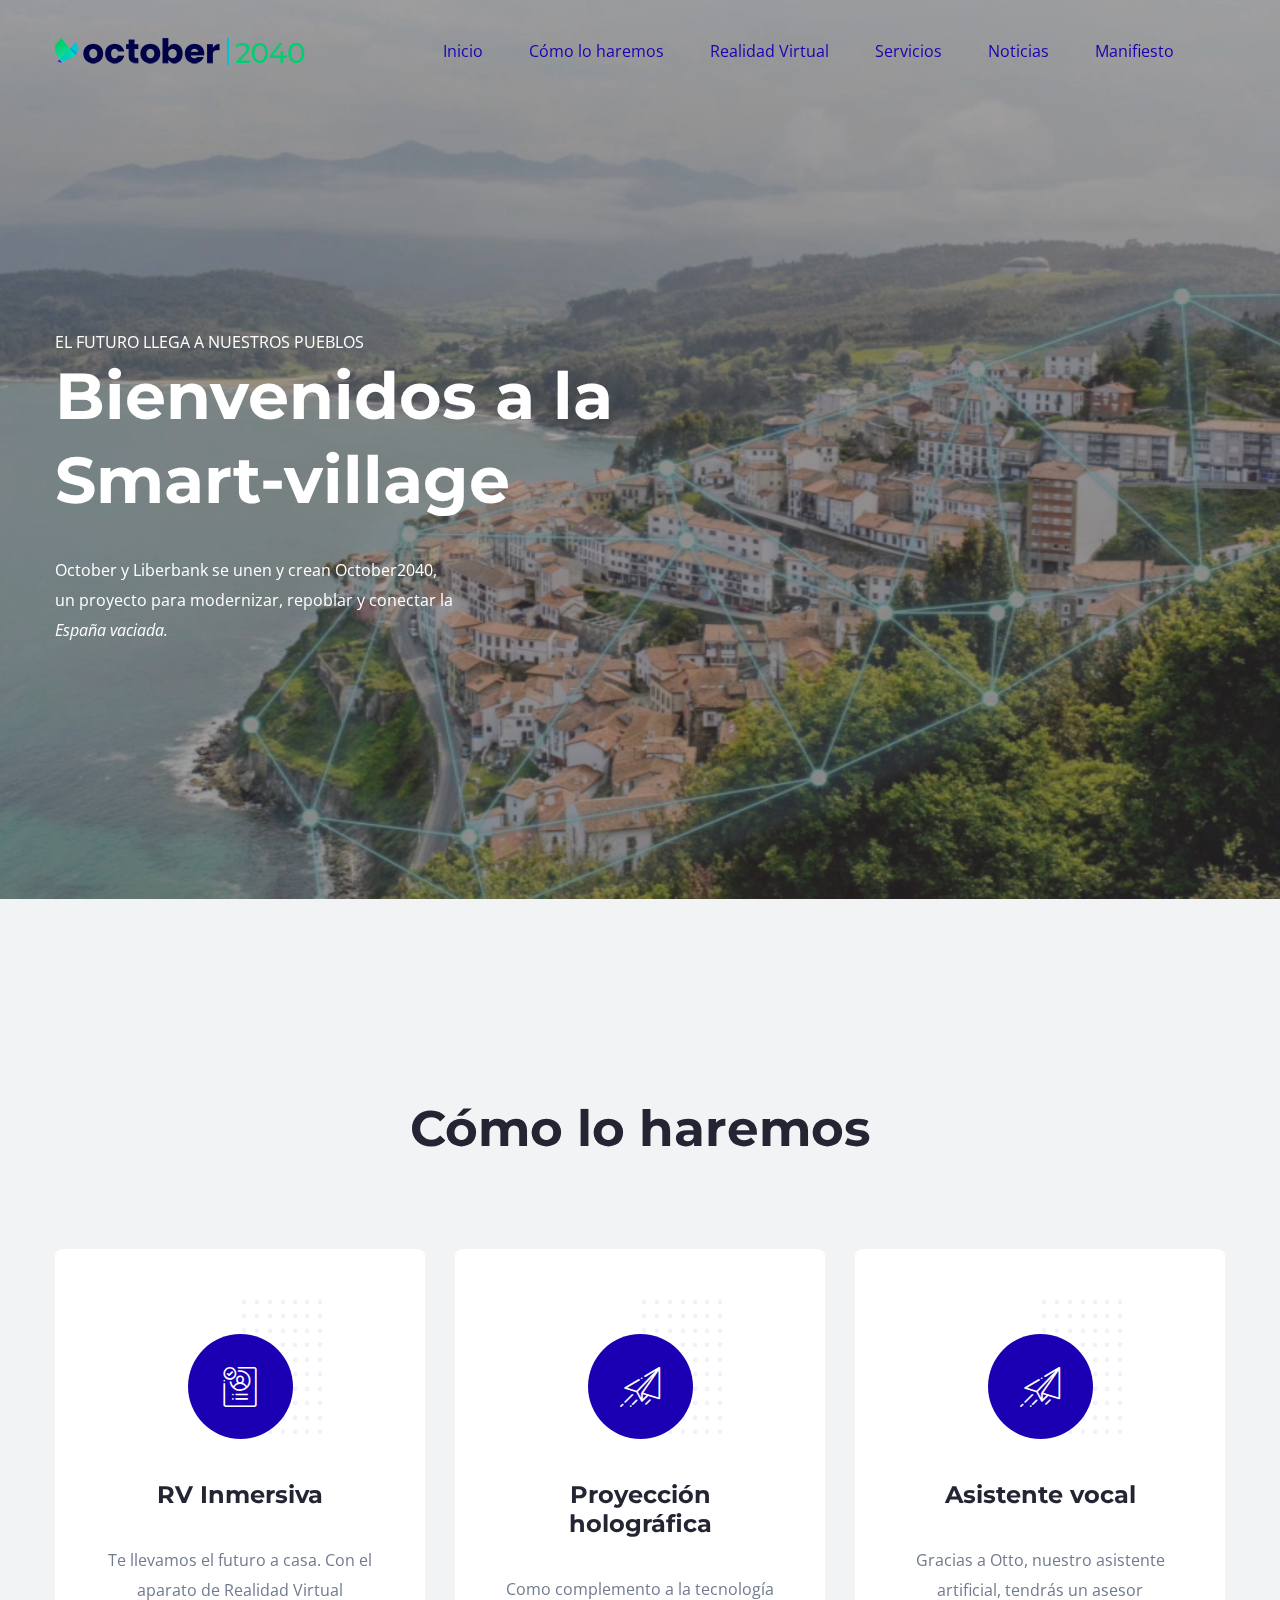
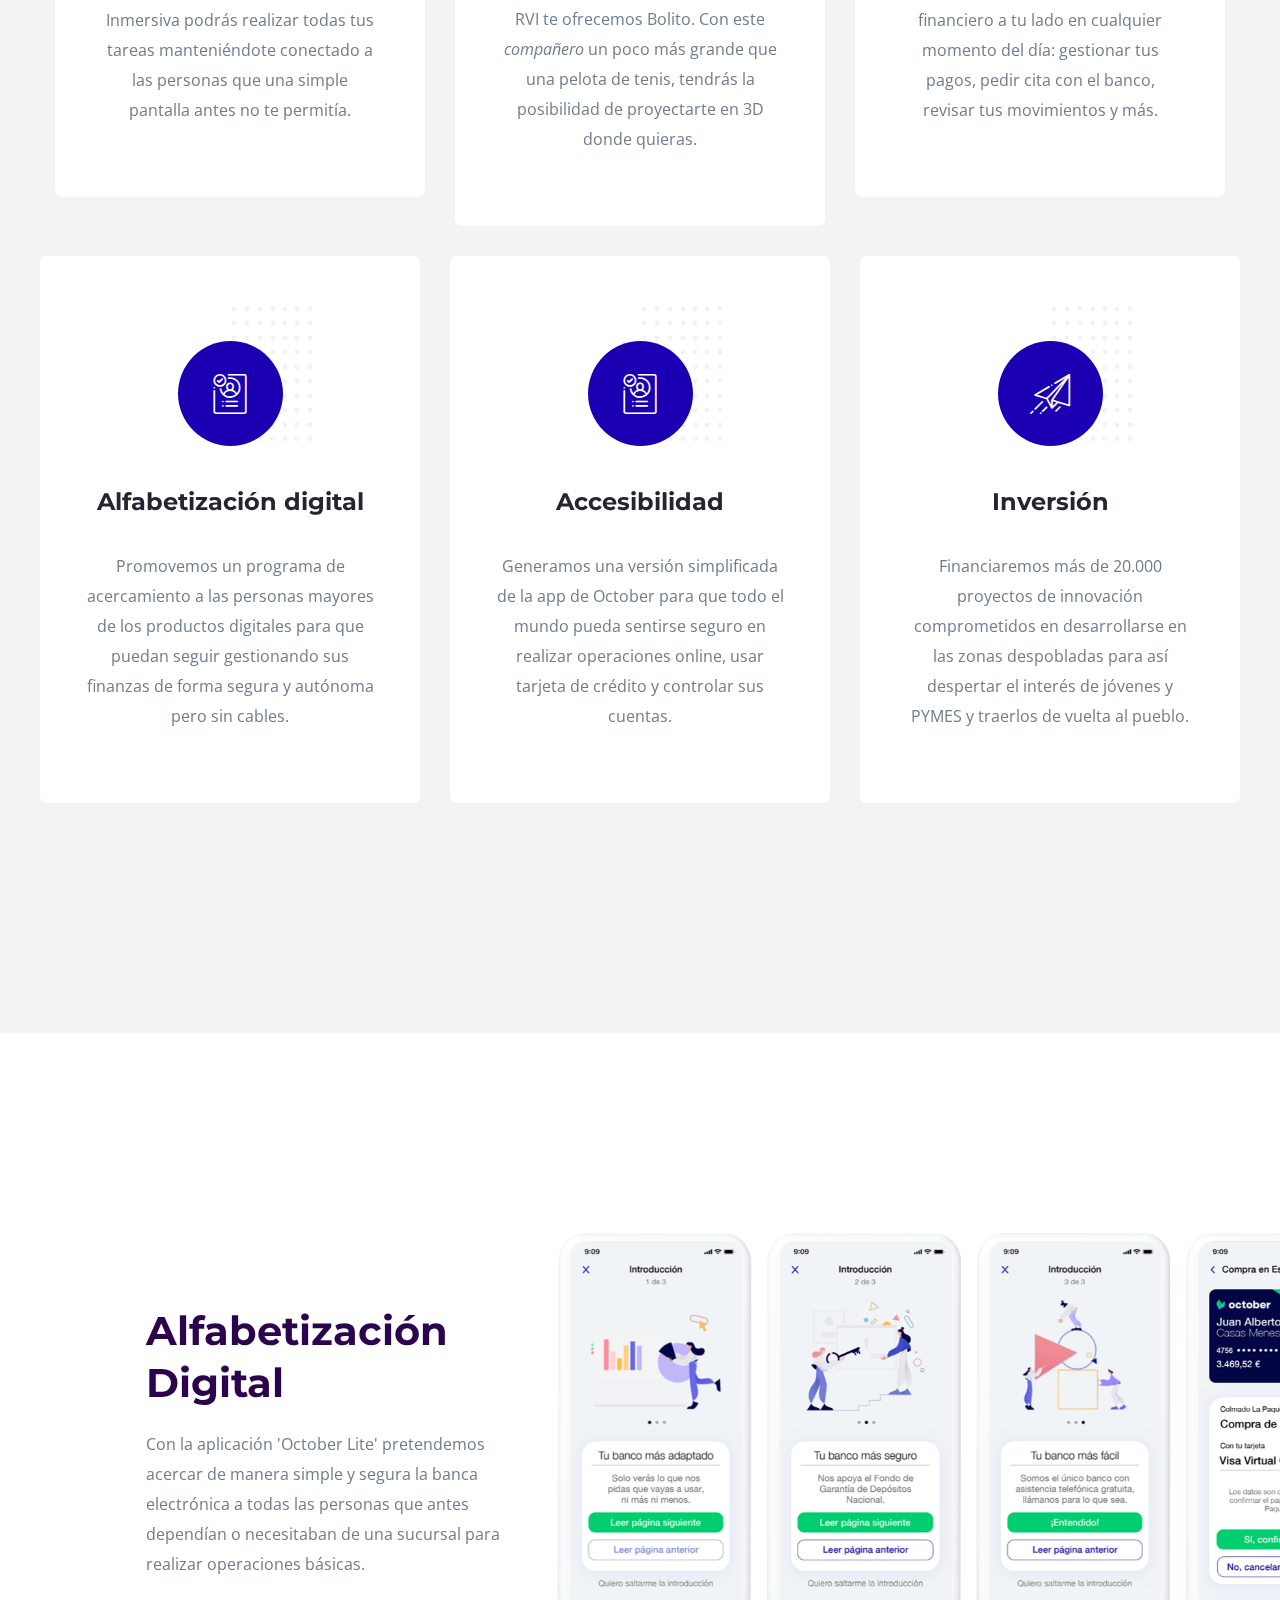
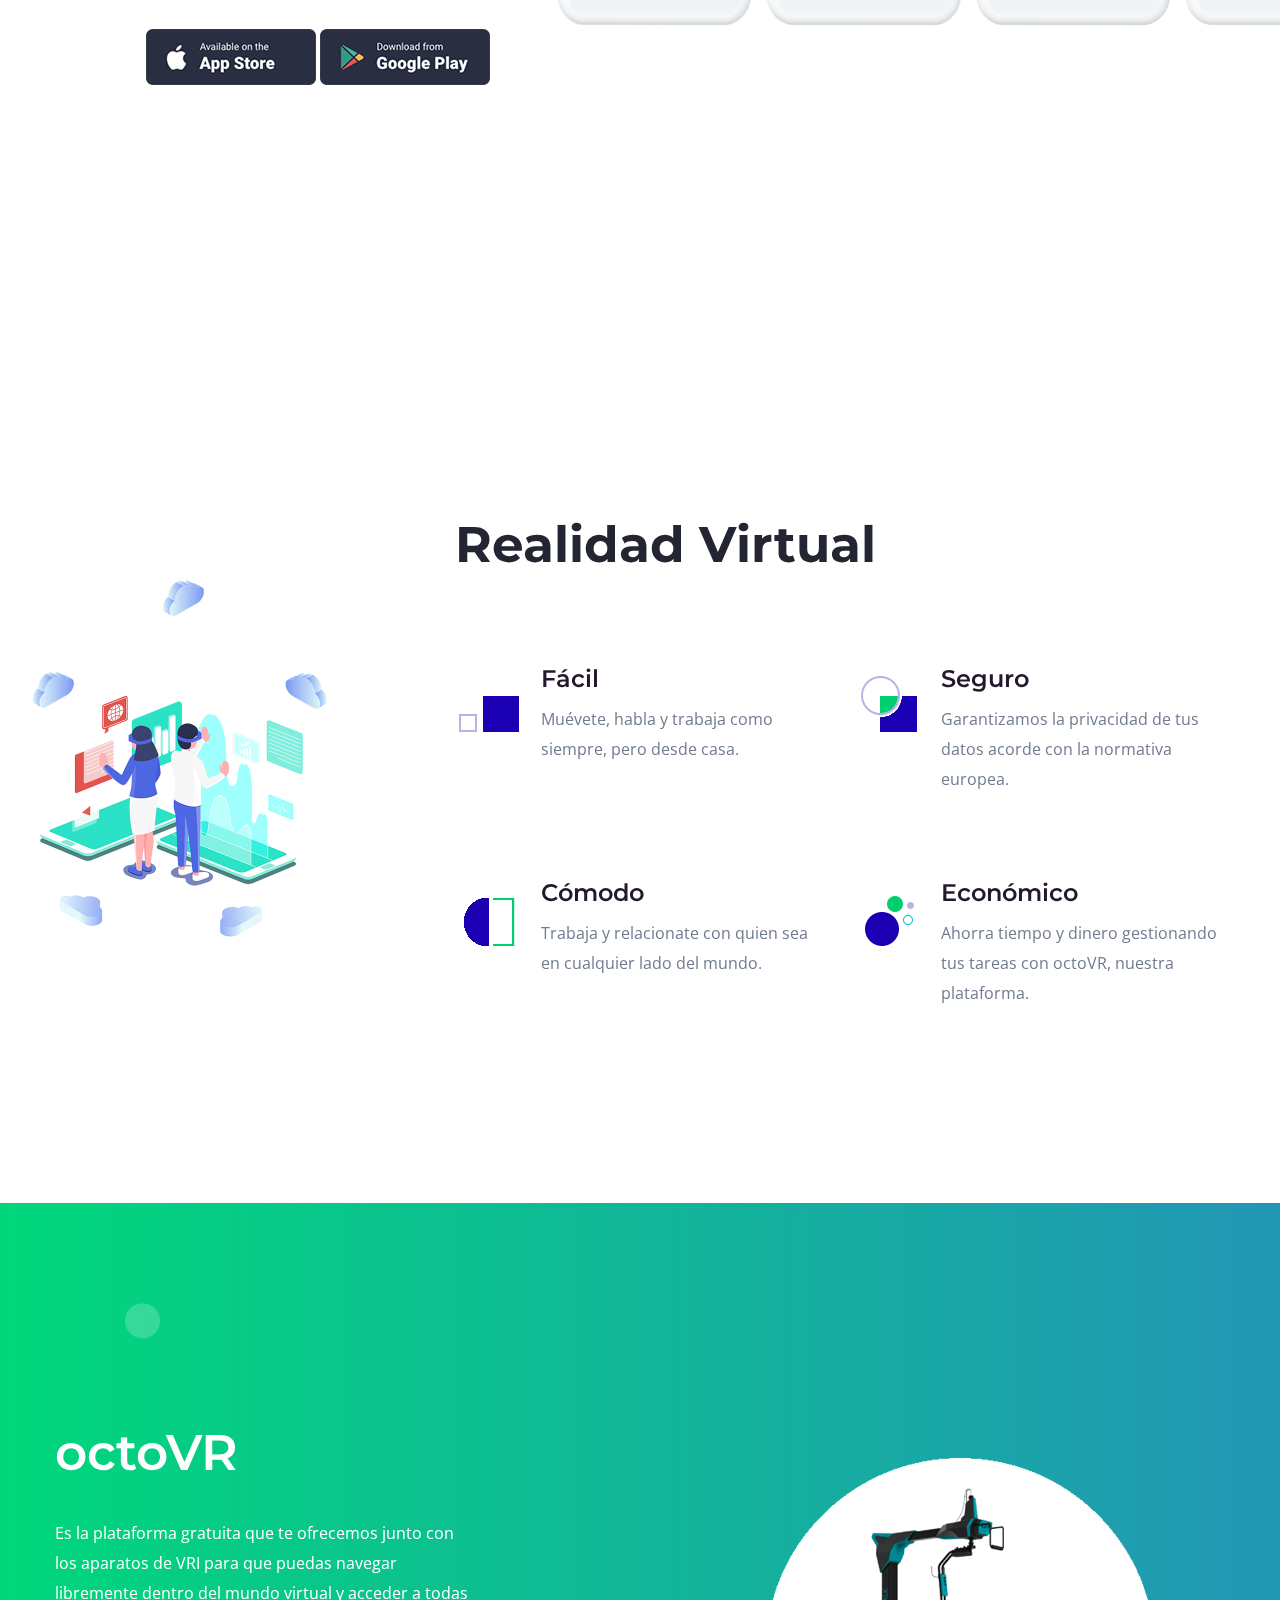
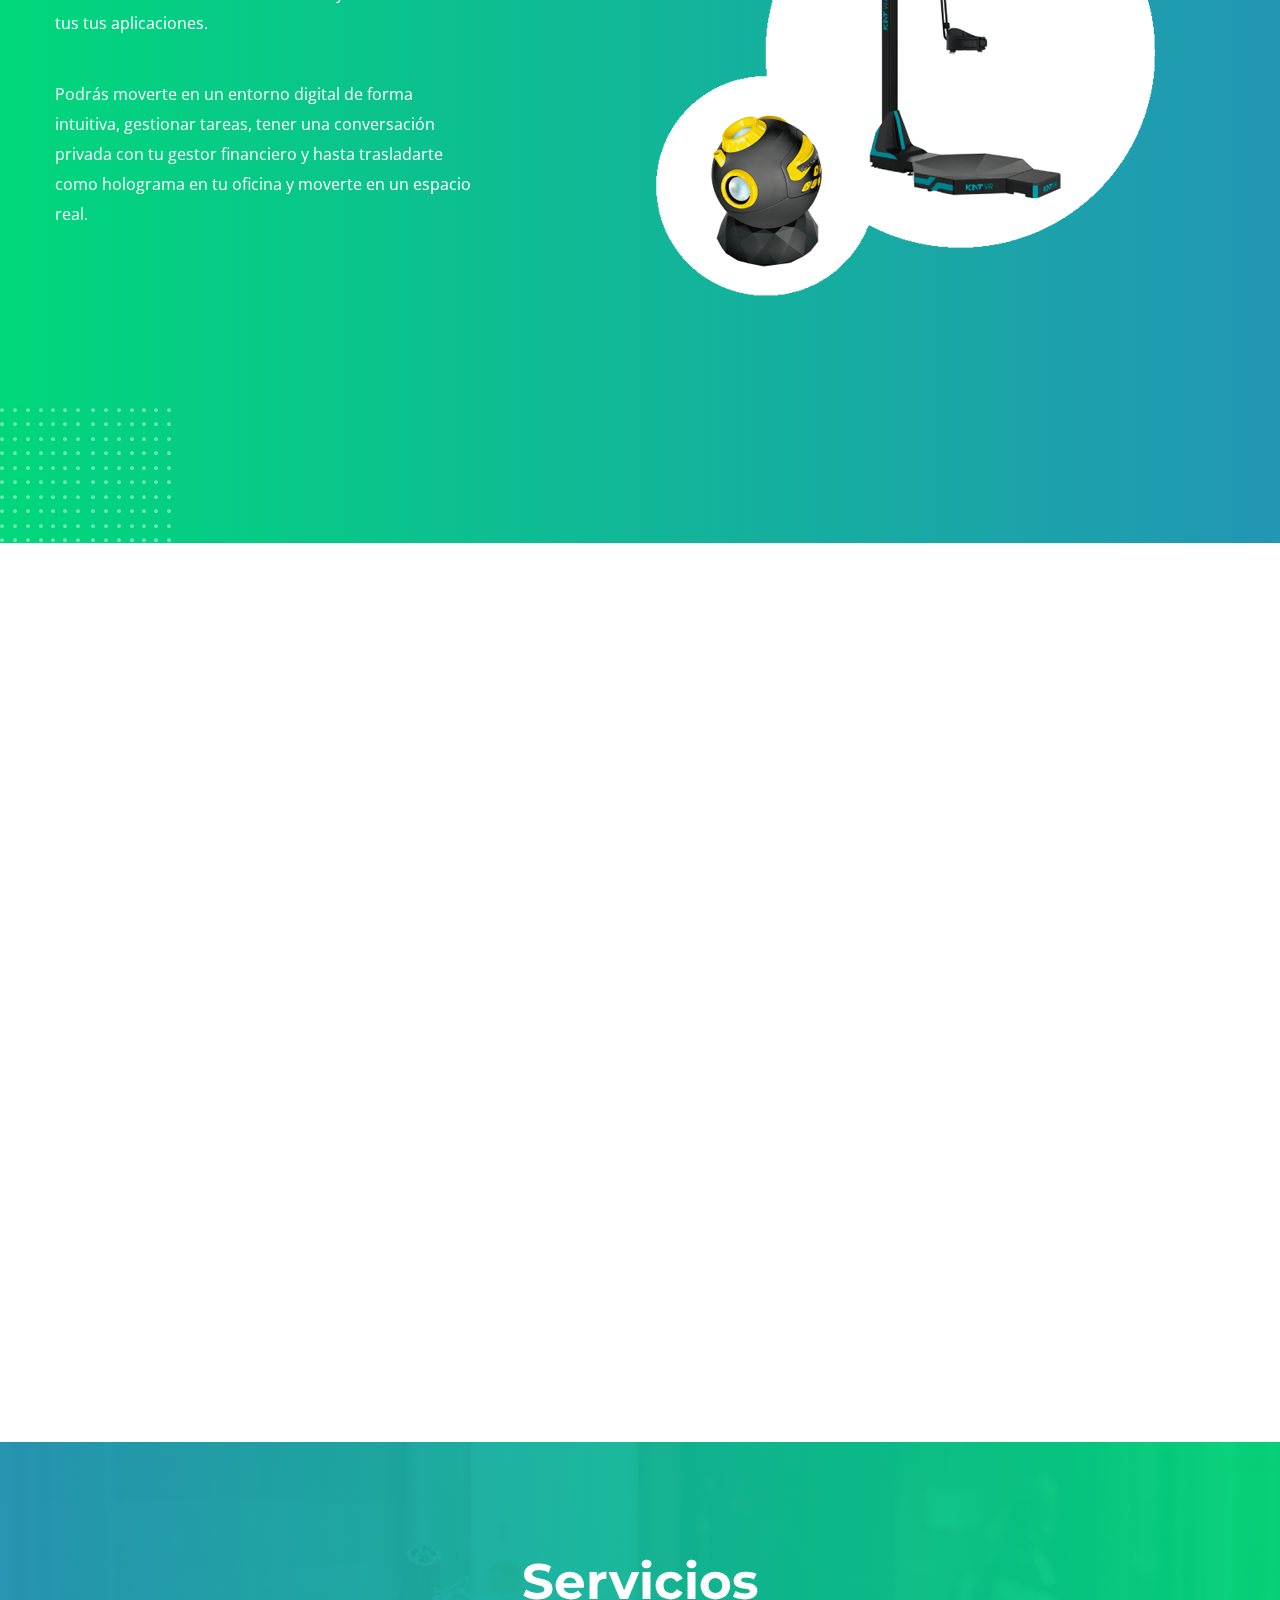
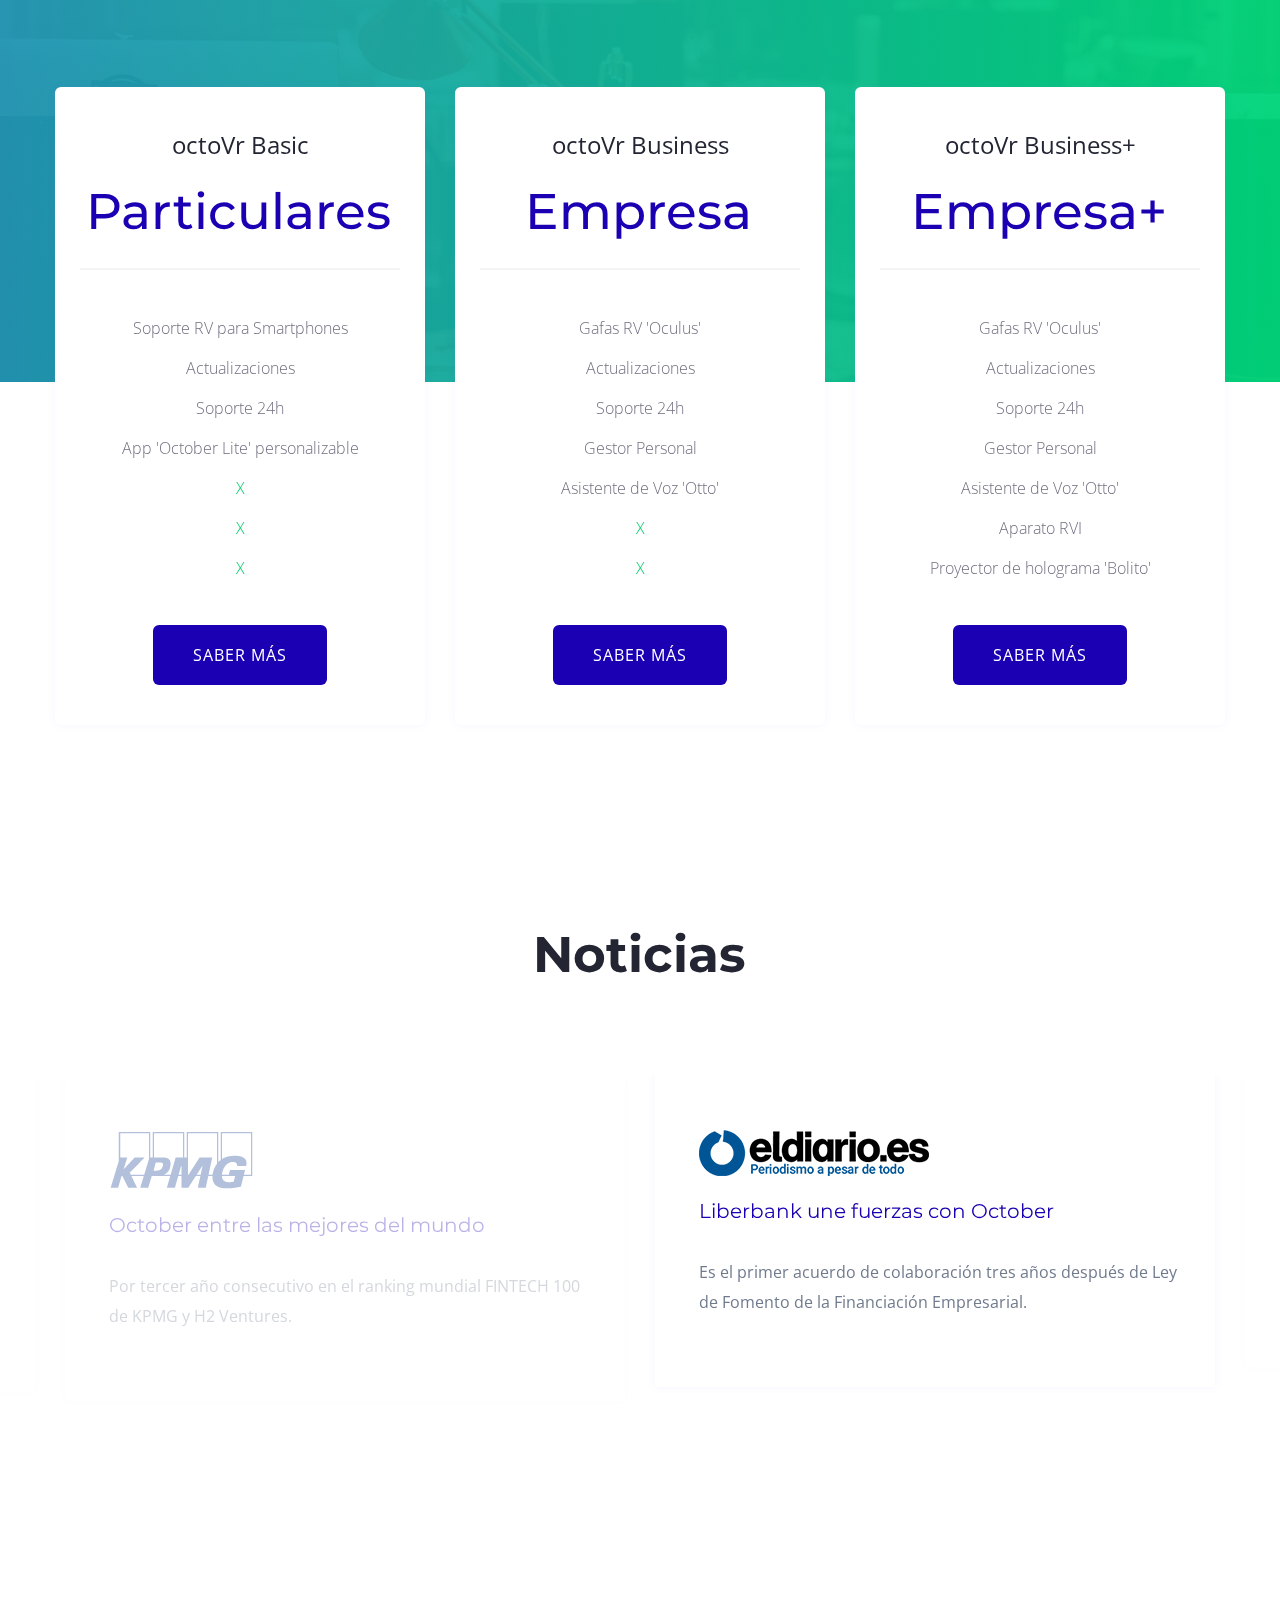
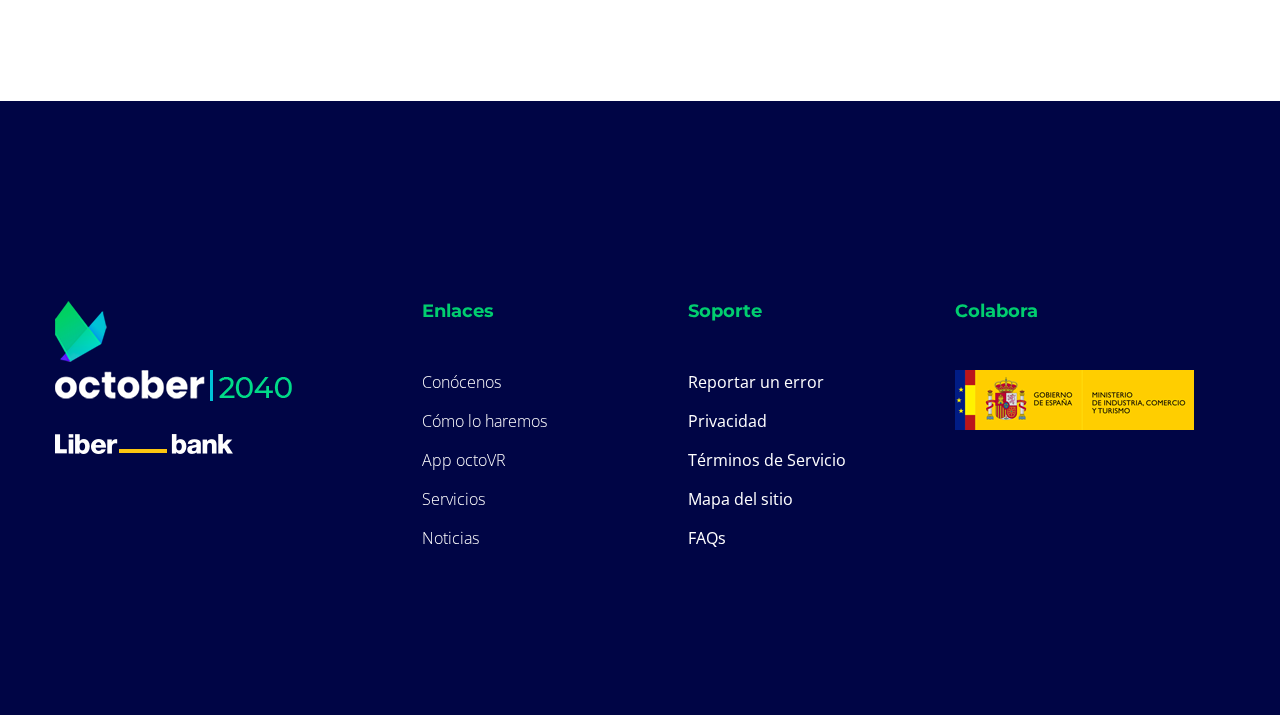
==== index.html @ a5303f88 "test-Nuria" ====
<!doctype html>
<html class="no-js" lang="zxx">
    <head><link href="https://fonts.googleapis.com/css?family=Montserrat|Open+Sans&display=swap" rel="stylesheet">
    	<!-- Google Tag Manager -->
			<script>(function(w,d,s,l,i){w[l]=w[l]||[];w[l].push({'gtm.start':
			new Date().getTime(),event:'gtm.js'});var f=d.getElementsByTagName(s)[0],
			j=d.createElement(s),dl=l!='dataLayer'?'&l='+l:'';j.async=true;j.src=
			'https://www.googletagmanager.com/gtm.js?id='+i+dl;f.parentNode.insertBefore(j,f);
			})(window,document,'script','dataLayer','GTM-WWZDCH5');</script>
		<!-- End Google Tag Manager -->


    	<!-- Global site tag (gtag.js) - Google Analytics -->
		<script async src="https://www.googletagmanager.com/gtag/js?id=UA-161186957-1"></script>
			<script>
	  			window.dataLayer = window.dataLayer || [];
	  			function gtag(){dataLayer.push(arguments);}
	  			gtag('js', new Date());

	  			gtag('config', 'UA-161186957-1');
			</script>

			<!-- Hotjar Tracking Code for www.october2040.tk -->
				<script>
				    (function(h,o,t,j,a,r){
				        h.hj=h.hj||function(){(h.hj.q=h.hj.q||[]).push(arguments)};
				        h._hjSettings={hjid:1735463,hjsv:6};
				        a=o.getElementsByTagName('head')[0];
				        r=o.createElement('script');r.async=1;
				        r.src=t+h._hjSettings.hjid+j+h._hjSettings.hjsv;
				        a.appendChild(r);
				    })(window,document,'https://static.hotjar.com/c/hotjar-','.js?sv=');
				</script>

        <meta charset="utf-8">
        <meta http-equiv="x-ua-compatible" content="ie=edge">
        <title>October 2040</title>
        <meta name="description" content="">
        <meta name="viewport" content="width=device-width, initial-scale=1">
        <link rel="manifest" href="site.webmanifest">
		<link rel="shortcut icon" type="image/x-icon" href="assets/img/favicon.ico">

		<!-- CSS here -->
            <link rel="stylesheet" href="assets/css/bootstrap.min.css">
            <link rel="stylesheet" href="assets/css/owl.carousel.min.css">
            <link rel="stylesheet" href="assets/css/flaticon.css">
            <link rel="stylesheet" href="assets/css/slicknav.css">
            <link rel="stylesheet" href="assets/css/animate.min.css">
            <link rel="stylesheet" href="assets/css/magnific-popup.css">
            <link rel="stylesheet" href="assets/css/fontawesome-all.min.css">
            <link rel="stylesheet" href="assets/css/themify-icons.css">
            <link rel="stylesheet" href="assets/css/slick.css">
            <link rel="stylesheet" href="assets/css/nice-select.css">
            <link rel="stylesheet" href="assets/css/style.css">
   </head>

   <body>
	   	<!-- Google Tag Manager (noscript) -->
			<noscript><iframe src="https://www.googletagmanager.com/ns.html?id=GTM-WWZDCH5"
			height="0" width="0" style="display:none;visibility:hidden"></iframe></noscript>
		<!-- End Google Tag Manager (noscript) -->
       
    <!-- Preloader Start -->
    <div id="preloader-active">
        <div class="preloader d-flex align-items-center justify-content-center">
            <div class="preloader-inner position-relative">
                <div class="preloader-circle"></div>
                <div class="preloader-img pere-text">
                    <img src="assets/img/logo/logo.png" alt="">
                </div>
            </div>
        </div>
    </div>
    <!-- Preloader Start -->

    <header>
        <!-- Header Start -->
       <div class="header-area header-transparrent">
            <div class="main-header header-sticky" >
                <div class="container" >
                    <div class="row align-items-center">
                        <!-- Logo -->
                        <div class="col-xl-2 col-lg-2 col-md-2">
                            <div class="logo">
                                <a href="index.html"><img src="assets/img/logo/logo_october2040v6.png" alt=""></a>
                            </div>
                        </div>
                        <div class="col-xl-10 col-lg-10 col-md-10">
                            <!-- Main-menu -->
                            <div class="main-menu f-right d-none d-lg-block">
                                <nav>
                                    <ul id="navigation">    
                                        <li><a href="index.html"> Inicio</a></li>
                                        <li><a href="#comoloharemos">Cómo lo haremos</a>
                                            <ul class="submenu">
                                                <li><a href="#alfabetizacion">Alfabetización<br>Digital</a></li>
                                                </ul>
                                        </li>
                                         <li><a href="#realidadvirtual">Realidad Virtual</a>
                                        <ul class="submenu">
                                                <li><a href="#octovr">App octoVR</a></li>
                                                </ul>
                                        </li>
                                        <li><a href="#servicios">Servicios</a></li>
                                        <li><a href="#noticias">Noticias</a></li>
                                        <li><a href="manifiesto.html">Manifiesto</a></li>
                                    </ul>
                                </nav>
                            </div>
                        </div>
                        <!-- Mobile Menu -->
                        <div class="col-12">
                            <div class="mobile_menu d-block d-lg-none"></div>
                        </div>
                    </div>
                </div>
            </div>
       </div>
        <!-- Header End -->
    </header>

    <main>

        <!-- Slider Area Start-->
    
        <div class="slider-area ">
            <div class="slider-active">
                <div class="single-slider slider-height slider-padding d-flex align-items-center">
                	
                    <div class="container">
                        <div class="row d-flex align-items-center">
                            <div class="col-lg-6 col-md-9 ">
                                <div class="hero__caption">
                                	<div id="hero">
                		<video playsinline autoplay muted id="bgvideo" width="x" height="y">
                			<source src="assets/img/hero/october_backgroundnew4.mp4" type="video/mp4">
                		</video>
                	</div>
                                    <span data-animation="fadeInUp" data-delay=".4s">El futuro llega a nuestros pueblos</span>
                                    <h1 data-animation="fadeInUp" data-delay=".6s">Bienvenidos a la Smart-village</h1>
                                    <p data-animation="fadeInUp" data-delay=".8s">October y Liberbank se unen y crean October2040,<br> un proyecto para modernizar, repoblar y conectar la <i>España vaciada.</i>
                                    </p>
                                    <!-- Slider btn -->

                                </div>
                            </div>
                            <div class="col-lg-6">
                                <div class="hero__img d-none d-lg-block f-right" data-animation="fadeInRight" data-delay="1s">
                                    <!-- <img src="assets/img/dog.png" alt="lol"> -->
                                </div>
                            </div>
                        </div>
                    </div>
                </div>
            </div>
        </div>
        <!-- Slider Area End -->
         <!-- Services Area Start -->
        <section class="service-area sky-blue section-padding2" >
            <div class="container"  id="comoloharemos" >
                <!-- Section Tittle -->
                <div class="row d-flex justify-content-center">
                    <div class="col-lg-6">
                        <div class="section-tittle text-center">
                            <h2>Cómo lo haremos</h2>
                        </div>
                    </div>
                </div>
                <!-- Section caption -->
                <div class="row">
                    <div class="col-xl-4 col-lg-4 col-md-6">
                        <div class="services-caption text-center mb-30">
                            <div class="service-icon">
                                <span class="flaticon-businessman"></span>
                            </div> 
                            <div class="service-cap">
                                <h4><a href="#">RV Inmersiva</a></h4>
                                <p>Te llevamos el futuro a casa. Con el aparato de Realidad Virtual Inmersiva podrás realizar todas tus tareas  manteniéndote conectado a las personas que una simple pantalla antes no te permitía.</p>
                            </div>
                        </div>
                    </div>
                    <div class="col-xl-4 col-lg-4 col-md-6">
                        <div class="services-caption text-center mb-30">
                            <div class="service-icon">
                                <span class="flaticon-plane"></span>
                            </div> 
                            <div class="service-cap">
                                <h4><a href="#">Proyección holográfica</a></h4>
                                <p>Como complemento a la tecnología RVI te ofrecemos Bolito. Con este <i>compañero</i> un poco más grande que una pelota de tenis, tendrás la posibilidad de proyectarte en 3D donde quieras.</p>
                            </div>
                        </div>
                    </div> 
                    <div class="col-xl-4 col-lg-4 col-md-6">
                        <div class="services-caption text-center mb-30">
                            <div class="service-icon">
                                <span class="flaticon-plane"></span>
                            </div> 
                            <div class="service-cap">
                                <h4><a href="#">Asistente vocal</a></h4>
                                <p>Gracias a Otto, nuestro asistente artificial, tendrás un asesor financiero a tu lado en cualquier momento del día: gestionar tus pagos, pedir cita con el banco, revisar tus movimientos y más.</p>
                            </div>
                        </div>
                    </div>
                    <div class="row">
                    <div class="col-xl-4 col-lg-4 col-md-6">
                        <div class="services-caption text-center mb-30">
                            <div class="service-icon">
                                <span class="flaticon-businessman"></span>
                            </div> 
                            <div class="service-cap">
                                <h4><a href="#">Alfabetización digital</a></h4>
                                <p>Promovemos un programa de acercamiento a las personas mayores de los productos digitales para que puedan seguir gestionando sus finanzas de forma segura y autónoma pero sin cables.</p>
                            </div>
                        </div>
                    </div>
                    <div class="col-xl-4 col-lg-4 col-md-6">
                        <div class="services-caption text-center mb-30">
                            <div class="service-icon">
                                <span class="flaticon-businessman"></span>
                            </div> 
                            <div class="service-cap">
                                <h4><a href="#">Accesibilidad</a></h4>
                                <p>Generamos una versión simplificada de la app de October para que todo el mundo pueda sentirse seguro en realizar operaciones online, usar tarjeta de crédito y controlar sus cuentas.</p>
                            </div>
                        </div>
                    </div> 
                    <div class="col-xl-4 col-lg-4 col-md-6">
                        <div class="services-caption text-center mb-30">
                            <div class="service-icon">
                                <span class="flaticon-plane"></span>
                            </div> 
                            <div class="service-cap">
                                <h4><a href="#">Inversión</a></h4>
                                <p>Financiaremos más de 20.000 proyectos de innovación comprometidos en desarrollarse en las zonas despobladas para así despertar el interés de jóvenes y PYMES y traerlos de vuelta al pueblo.</p>
                            </div>
                        </div>
                    </div>
                </div>
            </div>
        </section>
        <!-- como lo haremos Area End -->
        <!-- Alfabetizacion digital Start -->
        <div class="applic-apps section-padding2" id="alfabetizacion">
            <div class="container-fluid">
                <div class="row">
                    <!-- slider Heading -->

                    <div class="col-xl-4 col-lg-4 col-md-8">
                        <div class="single-cases-info mb-30">
                            <h3>Alfabetización<br>Digital</h3>
                            <p>Con la aplicación 'October Lite' pretendemos acercar de manera simple y segura la banca electrónica a todas las personas que antes dependían o necesitaban de una sucursal para realizar operaciones básicas.
                            </p>
                            <div class="app-btn">
                                    <a href="#" class="app-btn1"><img src="assets/img/shape/app_btn1.png" alt=""></a>
                                    <a href="#" class="app-btn2"><img src="assets/img/shape/app_btn2.png" alt=""></a>
                             </div>
                        </div>

                    </div>
                    <!-- OwL -->
                    <div class="col-xl-8 col-lg-8 col-md-col-md-7">
                        <div class="app-active owl-carousel"> 
                            <div class="single-cases-img">
                                <img src="assets/img/gallery/intro1.png" alt="Onboarding 1">
                            </div>
                            <div class="single-cases-img">
                                <img src="assets/img/gallery/intro2.png" alt="Onboarding 2">
                            </div>
                            <div class="single-cases-img">
                                <img src="assets/img/gallery/intro3.png" alt="Onboarding 3">
                            </div>
                            <div class="single-cases-img">
                                <img src="assets/img/gallery/compra.png" alt="Compra">
                            </div>
                            <div class="single-cases-img">
                                <img src="assets/img/gallery/balance.png" alt="Balance">
                            </div>
                        </div>
                    </div>
                </div>
            </div>
        </div>
        <!-- Alfabetizacion digital End -->
        <!-- Realidad Virtual Start -->
        <section class="best-features-area section-padd4" id="realidadvirtual">
            <div class="container">
                <div class="row justify-content-end">
                    <div class="col-xl-8 col-lg-10">
                        <!-- Section Tittle -->
                        <div class="row">
                            <div class="col-lg-10 col-md-10">
                                <div class="section-tittle">
                                    <h2>Realidad Virtual</h2>
                                </div>
                            </div>
                        </div>
                        <!-- Section caption -->
                        <div class="row">
                            <div class="col-xl-6 col-lg-6 col-md-6">
                                <div class="single-features mb-70">
                                    <div class="features-icon5">
                                        <span class="flaticon-support"><img src="assets/img/icons/icono8.png">
                                    </div>
                                    <div class="features-caption">
                                        <h3>Fácil</h3>
                                        <p>Muévete, habla y trabaja como siempre, pero desde casa.</p>
                                    </div>
                                </div>
                            </div>
                             <div class="col-xl-6 col-lg-6 col-md-6">
                                <div class="single-features mb-70">
                                    <div class="features-icon5">
                                        <span class="flaticon-support"><img src="assets/img/icons/icono9.png"></span>
                                    </div>
                                    <div class="features-caption">
                                        <h3>Seguro</h3>
                                        <p>Garantizamos la privacidad de tus datos acorde con la normativa europea.</p>
                                    </div>
                                </div>
                            </div> 
                            <div class="col-xl-6 col-lg-6 col-md-6">
                             <div class="single-features mb-70">
                                    <div class="features-icon5">
                                        <span class="flaticon-support"><img src="assets/img/icons/icono6.png">
                                    </div>
                                    <div class="features-caption">
                                        <h3>Cómodo</h3>
                                        <p>Trabaja y relacionate con quien sea en cualquier lado del mundo.</p>
                                    </div>
                                </div>
                            </div>
                             <div class="col-xl-6 col-lg-6 col-md-6">
                              <div class="single-features mb-70">
                                    <div class="features-icon5">
                                        <span class="flaticon-support"><img src="assets/img/icons/icono5.png">
                                    </div>
                                    <div class="features-caption">
                                        <h3>Económico</h3>
                                        <p>Ahorra tiempo y dinero gestionando tus tareas con octoVR, nuestra plataforma.</p>
                                    </div>
                                </div>
                            </div>
                        </div>
                    </div>
                </div>
            </div>
            <!-- Shape -->
            <div class="features-shpae d-none d-lg-block">
                <img src="assets/img/gallery/vr_pngtree.png" alt="VRI">
            </div>
        </section>
        <!-- realidad virtual End -->
         <!-- octoVR  Start-->
        <div class="available-app-area" id="octovr">
            <div class="container">
                <div class="row d-flex justify-content-between">
                    <div class="col-xl-5 col-lg-6">
                        <div class="app-caption">
                            <div class="section-tittle section-tittle3">
                                <h2>octoVR</h2>
                                <p>Es la plataforma gratuita que te ofrecemos junto con los aparatos de VRI para que puedas navegar libremente dentro del mundo virtual y acceder a todas tus tus aplicaciones.</p>
                                <p>Podrás moverte en un entorno digital de forma intuitiva, gestionar tareas, tener una conversación privada con tu gestor financiero y hasta trasladarte como holograma en tu oficina y moverte en un espacio real.</p>
                                
                            </div>
                        </div>
                    </div>
                    <div class="col-xl-6 col-lg-6">
                        
                            <img src="assets/img/gallery/octovr_silla.png" alt="">
                        
                    </div>
                </div>
            </div>
            <!-- Shape -->
            <div class="app-shape">
                <img src="assets/img/shape/app-shape-top.png" alt="" class="app-shape-top heartbeat d-none d-lg-block">
                <img src="assets/img/shape/app-shape-left.png" alt="" class="app-shape-left d-none d-xl-block">
                <!-- <img src="assets/img/shape/app-shape-right.png" alt="" class="app-shape-right bounce-animate "> -->
            </div>
        </div>
        <!-- octoVR End-->
              <!-- Slider Area Start-->
    
        <div class="slider-area ">
            <div class="slider-active">
                <div class="single-slider slider-height slider-padding d-flex align-items-center">
                    
                    <div class="container">
                        <div class="row d-flex align-items-center">
                            <div class="col-lg-6 col-md-9 ">
                                <div class="hero__caption">
                                    <div id="hero">
                        <video playsinline autoplay muted loop id="bgvideo" width="x" height="y">
                            <source src="assets/img/gallery/octovr_background.mp4" type="video/mp4">
                        </video>
                                    </div>
                                </div>      
                            </div>
                        </div>
                    </div>
                </div>
            </div>
        </div>
        <!-- Slider Area End -->
        <!-- Servicios para el "gradient" añadir .best-pricing a section-->
        <section class="best-pricing pricing-padding" data-background="assets/img/gallery/best_pricingbg_new.jpg" id="servicios">
            <div class="container">
                <!-- Section Tittle -->
                <div class="row d-flex justify-content-center">
                    <div class="col-lg-6 col-md-8">
                        <div class="section-tittle section-tittle2 text-center">
                            <h2>Servicios</h2>
                        </div>
                    </div>
                </div>
            </div>
        </section>
        <!-- Servicios End -->
        <!-- Servicios Card Start -->
        <div class="pricing-card-area">
            <div class="container">
                <div class="row">
                    <div class="col-xl-4 col-lg-4 col-md-6">
                        <div class="single-card text-center mb-30">
                            <div class="card-top">
                                <span>octoVr Basic</span>
                                <h4>Particulares</h4>
                            </div>
                            <div class="card-bottom">
                                <ul>
                                    <li>Soporte RV para Smartphones</li>
                                    <li>Actualizaciones</li>
                                    <li>Soporte 24h</li>
                                    <li>App 'October Lite' personalizable</li>
                                    <li style="color: #01ce6f;">X</li>
                                    <li style="color: #01ce6f;">X</li>
                                    <li style="color: #01ce6f;">X</li>
                                </ul>
                                <style class="btn card-btn1">Saber Más</style>
                            </div>
                        </div>
                    </div>
                    <div class="col-xl-4 col-lg-4 col-md-6">
                        <div class="single-card  text-center mb-30">
                            <div class="card-top">
                                <span>octoVr Business</span>
                                <h4>Empresa</h4>
                            </div>
                            <div class="card-bottom">
                                <ul>
                                    <li>Gafas RV 'Oculus'</li>
                                    <li>Actualizaciones</li>
                                    <li>Soporte 24h</li>
                                    <li>Gestor Personal</li>
                                    <li>Asistente de Voz 'Otto'<br></li>
                                    <li style="color: #01ce6f;">X</li>
                                    <li style="color: #01ce6f;">X</li>
                                </ul>
                                <style class="btn card-btn1">Saber Más</style>
                            </div>
                        </div>
                    </div>
                    <div class="col-xl-4 col-lg-4 col-md-6">
                        <div class="single-card text-center mb-30">
                            <div class="card-top">
                                <span>octoVr Business+</span>
                                <h4>Empresa+</h4>
                            </div>
                            <div class="card-bottom">
                                <ul>
                                    <li>Gafas RV 'Oculus'</li>
                                    <li>Actualizaciones</li>
                                    <li>Soporte 24h</li>
                                    <li>Gestor Personal</li>
                                    <li>Asistente de Voz 'Otto'</li>
                                    <li>Aparato RVI</li>
                                    <li>Proyector de holograma 'Bolito'</li>
                                </ul>
                                <style class="btn card-btn1">Saber Más</style>
                            </div>
                        </div>
                    </div>
                </div>
            </div>
        </div>
        <!-- Servicios Card End -->
        <!-- Noticias Start -->
        <div class="our-customer section-padd-top30" id="noticias">
            <div class="container-fluid">
            <div class="our-customer-wrapper">
                    <!-- Section Tittle -->
                    <div class="row d-flex justify-content-center">
                        <div class="col-xl-8">
                            <div class="section-tittle text-center">
                                <h2>Noticias</h2>
                            </div>
                        </div>
                    </div>
                    <div class="row">
                        <div class="col-12">
                            <div class="customar-active dot-style d-flex dot-style">
                                <div class="single-customer mb-100">
                                    <div class="what-img">
                                        <img src="assets/img/shape/el-confidencial_60px.png" alt="El Confidencial">
                                    </div>
                                    <div class="what-cap">
                                        <h4><a href="https://www.elconfidencial.com/empresas/2019-06-26/ahorro-october-financiacion-credito-pymes_2089278/">Ahorro Corporación y October se alían</a></h4><br>
                                        <p>Ofrecerán financiación a las pymes a través de una nueva sociedad, ACF Growth, accionista al 100% Ahorro Corporación.</p>
                                    </div>
                                </div>
                            
                                <div class="single-customer mb-100">
                                    <div class="what-img">
                                        <img src="assets/img/shape/logo-header-expansion_60px.png" alt="">
                                    </div>
                                    <div class="what-cap">
                                        <h4><a href="https://www.expansion.com/empresas/banca/2018/11/15/5bed36b4ca4741c4498b464d.html">"Apostaremos por las pymes"</a></h4><br>
                                        <p>Liberbank y la francesa October firman "la primera alianza" entre un banco y una 'crowdlending' en España.</p>
                                    </div>
                                </div>
                            
                                <div class="single-customer mb-100">
                                    <div class="what-img">
                                        <img src="assets/img/shape/KPMG_logo1_60px.png" alt="KPMG">
                                    </div>
                                    <div class="what-cap">
                                        <h4><a href="#">October entre las mejores del mundo</a></h4><br>
                                        <p>Por tercer año consecutivo en el ranking mundial FINTECH 100 de KPMG y H2 Ventures.<br></p>
                                    </div>
                                </div>
                            
                                <div class="single-customer mb-100">
                                    <div class="what-img">
                                        <img src="assets/img/shape/eldiario_60px.png" alt="El diario">
                                    </div>
                                    <div class="what-cap">
                                        <h4><a href="https://www.eldiario.es/economia/Liberbank-fintech-October-potenciar-financiacion_0_836066797.html">Liberbank une fuerzas con October </a></h4><br>
                                        <p>Es el primer acuerdo de colaboración tres años después de Ley de Fomento de la Financiación Empresarial.</p>
                                    </div>
                                </div>
                            
                            </div>
                        </div>
                    </div>
            </div>
            </div>
        </div>           
        <!-- Menciones End -->
       
        </main>
   <footer style="background-color: #000545">

       <!-- Footer Start-->
      <div class="footer-main">
        <div class="footer-area footer-padding">
            <div class="container">
                <div class="row  justify-content-between">
                    <div class="col-lg-3 col-md-4 col-sm-8">
                         <div class="single-footer-caption mb-30">
                              <!-- logo -->
                             <div class="footer-logo">
                                 <img src="assets/img/logo/logo2_footer_newbigv2.png" alt="october 2040">
                             </div>
                             <div class="footer-logo">
                                 <img src="assets/img/logo/logo-liber-negativo.png" alt="Liberbank">
                             </div>
                             <div class="footer-tittle">
                                 <div class="footer-pera">
                                     <p class="info1"></p>
                                </div>
                             </div>
                         </div>
                    </div>
                    <div class="col-lg-2 col-md-4 col-sm-5">
                        <div class="single-footer-caption mb-50">
                            <div class="footer-tittle">
                                <h4>Enlaces</h4>
                                <ul>
                                    <li><a href="manifiesto.html">Conócenos</a></li>
                                    <li><a href="#comoloharemos">Cómo lo haremos</a></li>
                                    <li><a href="#octovr">App octoVR</a></li>
                                    <li><a href="#Servicios">Servicios</a></li>
                                    <li><a href="#">Noticias</a></li>
                                    
                                </ul>
                            </div>
                        </div>
                    </div>
                    <div class="col-lg-2 col-md-4 col-sm-7">
                        
                            <div class="footer-tittle">
                                <h4>Soporte</h4>
                                <ul>
                                    
                                    <li style="color: white">Reportar un error</li>
                                    <li style="color: white">Privacidad</a></li>
                                    <li style="color: white">Términos de Servicio</a></li>
                                    <li style="color: white">Mapa del sitio</a></li>
                                    <li style="color: white">FAQs</a></li>
                                    
                                </ul>
                            </div>
                        
                    </div>
                    <div class="col-lg-3 col-md-6 col-sm-8">
			    <div class="footer-tittle">
				    <h4>Colabora</h4>
                        <div class="single-footer-caption mb-50">
                            <div class="footer-logo">
                                 <img src="assets/img/logo/logo-gob.jpg" alt="">
				</div>
                                </div>
                             </div>
                             <!-- Form -->
                             
                                 </div>
                             </div>
                            </div>
                        </div>
                    </div>
                </div>
                <!-- Copy-Right -->
                <div class="row align-items-center">
                    <div class="col-xl-12 ">
                        <div class="footer-copy-right">
                           <p style="padding-left: 40px; color: #ffffff"><!-- Link back to Colorlib can't be removed. Template is licensed under CC BY 3.0. -->
  <!-- Link back to Colorlib can't be removed. Template is licensed under CC BY 3.0. --></p>
                        </div>
                    </div>
                </div>
            </div>
        </div>
      </div>
       <!-- Footer End-->

   </footer>
   
	<!-- JS here -->
	
		<!-- All JS Custom Plugins Link Here here -->
        <script src="./assets/js/vendor/modernizr-3.5.0.min.js"></script>
		
		<!-- Jquery, Popper, Bootstrap -->
		<script src="./assets/js/vendor/jquery-1.12.4.min.js"></script>
        <script src="./assets/js/popper.min.js"></script>
        <script src="./assets/js/bootstrap.min.js"></script>
	    <!-- Jquery Mobile Menu -->
        <script src="./assets/js/jquery.slicknav.min.js"></script>

		<!-- Jquery Slick , Owl-Carousel Plugins -->
        <script src="./assets/js/owl.carousel.min.js"></script>
        <script src="./assets/js/slick.min.js"></script>
        <!-- Date Picker -->
        <script src="./assets/js/gijgo.min.js"></script>
		<!-- One Page, Animated-HeadLin -->
        <script src="./assets/js/wow.min.js"></script>
		<script src="./assets/js/animated.headline.js"></script>
        <script src="./assets/js/jquery.magnific-popup.js"></script>

		<!-- Scrollup, nice-select, sticky -->
        <script src="./assets/js/jquery.scrollUp.min.js"></script>
        <script src="./assets/js/jquery.nice-select.min.js"></script>
		<script src="./assets/js/jquery.sticky.js"></script>
        
        <!-- contact js -->
        <script src="./assets/js/contact.js"></script>
        <script src="./assets/js/jquery.form.js"></script>
        <script src="./assets/js/jquery.validate.min.js"></script>
        <script src="./assets/js/mail-script.js"></script>
        <script src="./assets/js/jquery.ajaxchimp.min.js"></script>
        
		<!-- Jquery Plugins, main Jquery -->	
        <script src="./assets/js/plugins.js"></script>
        <script src="./assets/js/main.js"></script>
        
    </body>
</html>
---- assets/css/flaticon.css ----
/*
  	Flaticon icon font: Flaticon
  	Creation date: 20/02/2020 09:43
  	*/

@font-face {
  font-family: "Flaticon";
  src: url("../fonts/Flaticon.eot");
  src: url("../fonts/Flaticon.eot?#iefix") format("embedded-opentype"),
       url("../fonts/Flaticon.woff2") format("woff2"),
       url("../fonts/Flaticon.woff") format("woff"),
       url("../fonts/Flaticon.ttf") format("truetype"),
       url("../fonts/Flaticon.svg#Flaticon") format("svg");
  font-weight: normal;
  font-style: normal;
}

@media screen and (-webkit-min-device-pixel-ratio:0) {
  @font-face {
    font-family: "Flaticon";
    src: url("../fonts/Flaticon.svg#Flaticon") format("svg");
  }
}

[class^="flaticon-"]:before, [class*=" flaticon-"]:before,
[class^="flaticon-"]:after, [class*=" flaticon-"]:after {   
  font-family: Flaticon;

}

.flaticon-businessman:before { content: "\f100"; }
.flaticon-pay:before { content: "\f101"; }
.flaticon-plane:before { content: "\f102"; }
.flaticon-icon5:before {}
---- assets/css/themify-icons.css ----
@font-face {
	font-family: 'themify';
	src:url('../fonts/themify.eot?-fvbane');


	src:url('../fonts/themify.eot?#iefix-fvbane') format('embedded-opentype'),
		url('../fonts/themify.woff?-fvbane') format('woff'),
		url('../fonts/themify.ttf?-fvbane') format('truetype'),
		url('../fonts/themify.svg?-fvbane#themify') format('svg');
	font-weight: normal;
	font-style: normal;
}

[class^="ti-"], [class*=" ti-"] {
	font-family: 'themify';
	speak: none;
	font-style: normal;
	font-weight: normal;
	font-variant: normal;
	text-transform: none;
	line-height: 1;

	/* Better Font Rendering =========== */
	-webkit-font-smoothing: antialiased;
	-moz-osx-font-smoothing: grayscale;
}

.ti-wand:before {
	content: "\e600";
}
.ti-volume:before {
	content: "\e601";
}
.ti-user:before {
	content: "\e602";
}
.ti-unlock:before {
	content: "\e603";
}
.ti-unlink:before {
	content: "\e604";
}
.ti-trash:before {
	content: "\e605";
}
.ti-thought:before {
	content: "\e606";
}
.ti-target:before {
	content: "\e607";
}
.ti-tag:before {
	content: "\e608";
}
.ti-tablet:before {
	content: "\e609";
}
.ti-star:before {
	content: "\e60a";
}
.ti-spray:before {
	content: "\e60b";
}
.ti-signal:before {
	content: "\e60c";
}
.ti-shopping-cart:before {
	content: "\e60d";
}
.ti-shopping-cart-full:before {
	content: "\e60e";
}
.ti-settings:before {
	content: "\e60f";
}
.ti-search:before {
	content: "\e610";
}
.ti-zoom-in:before {
	content: "\e611";
}
.ti-zoom-out:before {
	content: "\e612";
}
.ti-cut:before {
	content: "\e613";
}
.ti-ruler:before {
	content: "\e614";
}
.ti-ruler-pencil:before {
	content: "\e615";
}
.ti-ruler-alt:before {
	content: "\e616";
}
.ti-bookmark:before {
	content: "\e617";
}
.ti-bookmark-alt:before {
	content: "\e618";
}
.ti-reload:before {
	content: "\e619";
}
.ti-plus:before {
	content: "\e61a";
}
.ti-pin:before {
	content: "\e61b";
}
.ti-pencil:before {
	content: "\e61c";
}
.ti-pencil-alt:before {
	content: "\e61d";
}
.ti-paint-roller:before {
	content: "\e61e";
}
.ti-paint-bucket:before {
	content: "\e61f";
}
.ti-na:before {
	content: "\e620";
}
.ti-mobile:before {
	content: "\e621";
}
.ti-minus:before {
	content: "\e622";
}
.ti-medall:before {
	content: "\e623";
}
.ti-medall-alt:before {
	content: "\e624";
}
.ti-marker:before {
	content: "\e625";
}
.ti-marker-alt:before {
	content: "\e626";
}
.ti-arrow-up:before {
	content: "\e627";
}
.ti-arrow-right:before {
	content: "\e628";
}
.ti-arrow-left:before {
	content: "\e629";
}
.ti-arrow-down:before {
	content: "\e62a";
}
.ti-lock:before {
	content: "\e62b";
}
.ti-location-arrow:before {
	content: "\e62c";
}
.ti-link:before {
	content: "\e62d";
}
.ti-layout:before {
	content: "\e62e";
}
.ti-layers:before {
	content: "\e62f";
}
.ti-layers-alt:before {
	content: "\e630";
}
.ti-key:before {
	content: "\e631";
}
.ti-import:before {
	content: "\e632";
}
.ti-image:before {
	content: "\e633";
}
.ti-heart:before {
	content: "\e634";
}
.ti-heart-broken:before {
	content: "\e635";
}
.ti-hand-stop:before {
	content: "\e636";
}
.ti-hand-open:before {
	content: "\e637";
}
.ti-hand-drag:before {
	content: "\e638";
}
.ti-folder:before {
	content: "\e639";
}
.ti-flag:before {
	content: "\e63a";
}
.ti-flag-alt:before {
	content: "\e63b";
}
.ti-flag-alt-2:before {
	content: "\e63c";
}
.ti-eye:before {
	content: "\e63d";
}
.ti-export:before {
	content: "\e63e";
}
.ti-exchange-vertical:before {
	content: "\e63f";
}
.ti-desktop:before {
	content: "\e640";
}
.ti-cup:before {
	content: "\e641";
}
.ti-crown:before {
	content: "\e642";
}
.ti-comments:before {
	content: "\e643";
}
.ti-comment:before {
	content: "\e644";
}
.ti-comment-alt:before {
	content: "\e645";
}
.ti-close:before {
	content: "\e646";
}
.ti-clip:before {
	content: "\e647";
}
.ti-angle-up:before {
	content: "\e648";
}
.ti-angle-right:before {
	content: "\e649";
}
.ti-angle-left:before {
	content: "\e64a";
}
.ti-angle-down:before {
	content: "\e64b";
}
.ti-check:before {
	content: "\e64c";
}
.ti-check-box:before {
	content: "\e64d";
}
.ti-camera:before {
	content: "\e64e";
}
.ti-announcement:before {
	content: "\e64f";
}
.ti-brush:before {
	content: "\e650";
}
.ti-briefcase:before {
	content: "\e651";
}
.ti-bolt:before {
	content: "\e652";
}
.ti-bolt-alt:before {
	content: "\e653";
}
.ti-blackboard:before {
	content: "\e654";
}
.ti-bag:before {
	content: "\e655";
}
.ti-move:before {
	content: "\e656";
}
.ti-arrows-vertical:before {
	content: "\e657";
}
.ti-arrows-horizontal:before {
	content: "\e658";
}
.ti-fullscreen:before {
	content: "\e659";
}
.ti-arrow-top-right:before {
	content: "\e65a";
}
.ti-arrow-top-left:before {
	content: "\e65b";
}
.ti-arrow-circle-up:before {
	content: "\e65c";
}
.ti-arrow-circle-right:before {
	content: "\e65d";
}
.ti-arrow-circle-left:before {
	content: "\e65e";
}
.ti-arrow-circle-down:before {
	content: "\e65f";
}
.ti-angle-double-up:before {
	content: "\e660";
}
.ti-angle-double-right:before {
	content: "\e661";
}
.ti-angle-double-left:before {
	content: "\e662";
}
.ti-angle-double-down:before {
	content: "\e663";
}
.ti-zip:before {
	content: "\e664";
}
.ti-world:before {
	content: "\e665";
}
.ti-wheelchair:before {
	content: "\e666";
}
.ti-view-list:before {
	content: "\e667";
}
.ti-view-list-alt:before {
	content: "\e668";
}
.ti-view-grid:before {
	content: "\e669";
}
.ti-uppercase:before {
	content: "\e66a";
}
.ti-upload:before {
	content: "\e66b";
}
.ti-underline:before {
	content: "\e66c";
}
.ti-truck:before {
	content: "\e66d";
}
.ti-timer:before {
	content: "\e66e";
}
.ti-ticket:before {
	content: "\e66f";
}
.ti-thumb-up:before {
	content: "\e670";
}
.ti-thumb-down:before {
	content: "\e671";
}
.ti-text:before {
	content: "\e672";
}
.ti-stats-up:before {
	content: "\e673";
}
.ti-stats-down:before {
	content: "\e674";
}
.ti-split-v:before {
	content: "\e675";
}
.ti-split-h:before {
	content: "\e676";
}
.ti-smallcap:before {
	content: "\e677";
}
.ti-shine:before {
	content: "\e678";
}
.ti-shift-right:before {
	content: "\e679";
}
.ti-shift-left:before {
	content: "\e67a";
}
.ti-shield:before {
	content: "\e67b";
}
.ti-notepad:before {
	content: "\e67c";
}
.ti-server:before {
	content: "\e67d";
}
.ti-quote-right:before {
	content: "\e67e";
}
.ti-quote-left:before {
	content: "\e67f";
}
.ti-pulse:before {
	content: "\e680";
}
.ti-printer:before {
	content: "\e681";
}
.ti-power-off:before {
	content: "\e682";
}
.ti-plug:before {
	content: "\e683";
}
.ti-pie-chart:before {
	content: "\e684";
}
.ti-paragraph:before {
	content: "\e685";
}
.ti-panel:before {
	content: "\e686";
}
.ti-package:before {
	content: "\e687";
}
.ti-music:before {
	content: "\e688";
}
.ti-music-alt:before {
	content: "\e689";
}
.ti-mouse:before {
	content: "\e68a";
}
.ti-mouse-alt:before {
	content: "\e68b";
}
.ti-money:before {
	content: "\e68c";
}
.ti-microphone:before {
	content: "\e68d";
}
.ti-menu:before {
	content: "\e68e";
}
.ti-menu-alt:before {
	content: "\e68f";
}
.ti-map:before {
	content: "\e690";
}
.ti-map-alt:before {
	content: "\e691";
}
.ti-loop:before {
	content: "\e692";
}
.ti-location-pin:before {
	content: "\e693";
}
.ti-list:before {
	content: "\e694";
}
.ti-light-bulb:before {
	content: "\e695";
}
.ti-Italic:before {
	content: "\e696";
}
.ti-info:before {
	content: "\e697";
}
.ti-infinite:before {
	content: "\e698";
}
.ti-id-badge:before {
	content: "\e699";
}
.ti-hummer:before {
	content: "\e69a";
}
.ti-home:before {
	content: "\e69b";
}
.ti-help:before {
	content: "\e69c";
}
.ti-headphone:before {
	content: "\e69d";
}
.ti-harddrives:before {
	content: "\e69e";
}
.ti-harddrive:before {
	content: "\e69f";
}
.ti-gift:before {
	content: "\e6a0";
}
.ti-game:before {
	content: "\e6a1";
}
.ti-filter:before {
	content: "\e6a2";
}
.ti-files:before {
	content: "\e6a3";
}
.ti-file:before {
	content: "\e6a4";
}
.ti-eraser:before {
	content: "\e6a5";
}
.ti-envelope:before {
	content: "\e6a6";
}
.ti-download:before {
	content: "\e6a7";
}
.ti-direction:before {
	content: "\e6a8";
}
.ti-direction-alt:before {
	content: "\e6a9";
}
.ti-dashboard:before {
	content: "\e6aa";
}
.ti-control-stop:before {
	content: "\e6ab";
}
.ti-control-shuffle:before {
	content: "\e6ac";
}
.ti-control-play:before {
	content: "\e6ad";
}
.ti-control-pause:before {
	content: "\e6ae";
}
.ti-control-forward:before {
	content: "\e6af";
}
.ti-control-backward:before {
	content: "\e6b0";
}
.ti-cloud:before {
	content: "\e6b1";
}
.ti-cloud-up:before {
	content: "\e6b2";
}
.ti-cloud-down:before {
	content: "\e6b3";
}
.ti-clipboard:before {
	content: "\e6b4";
}
.ti-car:before {
	content: "\e6b5";
}
.ti-calendar:before {
	content: "\e6b6";
}
.ti-book:before {
	content: "\e6b7";
}
.ti-bell:before {
	content: "\e6b8";
}
.ti-basketball:before {
	content: "\e6b9";
}
.ti-bar-chart:before {
	content: "\e6ba";
}
.ti-bar-chart-alt:before {
	content: "\e6bb";
}
.ti-back-right:before {
	content: "\e6bc";
}
.ti-back-left:before {
	content: "\e6bd";
}
.ti-arrows-corner:before {
	content: "\e6be";
}
.ti-archive:before {
	content: "\e6bf";
}
.ti-anchor:before {
	content: "\e6c0";
}
.ti-align-right:before {
	content: "\e6c1";
}
.ti-align-left:before {
	content: "\e6c2";
}
.ti-align-justify:before {
	content: "\e6c3";
}
.ti-align-center:before {
	content: "\e6c4";
}
.ti-alert:before {
	content: "\e6c5";
}
.ti-alarm-clock:before {
	content: "\e6c6";
}
.ti-agenda:before {
	content: "\e6c7";
}
.ti-write:before {
	content: "\e6c8";
}
.ti-window:before {
	content: "\e6c9";
}
.ti-widgetized:before {
	content: "\e6ca";
}
.ti-widget:before {
	content: "\e6cb";
}
.ti-widget-alt:before {
	content: "\e6cc";
}
.ti-wallet:before {
	content: "\e6cd";
}
.ti-video-clapper:before {
	content: "\e6ce";
}
.ti-video-camera:before {
	content: "\e6cf";
}
.ti-vector:before {
	content: "\e6d0";
}
.ti-themify-logo:before {
	content: "\e6d1";
}
.ti-themify-favicon:before {
	content: "\e6d2";
}
.ti-themify-favicon-alt:before {
	content: "\e6d3";
}
.ti-support:before {
	content: "\e6d4";
}
.ti-stamp:before {
	content: "\e6d5";
}
.ti-split-v-alt:before {
	content: "\e6d6";
}
.ti-slice:before {
	content: "\e6d7";
}
.ti-shortcode:before {
	content: "\e6d8";
}
.ti-shift-right-alt:before {
	content: "\e6d9";
}
.ti-shift-left-alt:before {
	content: "\e6da";
}
.ti-ruler-alt-2:before {
	content: "\e6db";
}
.ti-receipt:before {
	content: "\e6dc";
}
.ti-pin2:before {
	content: "\e6dd";
}
.ti-pin-alt:before {
	content: "\e6de";
}
.ti-pencil-alt2:before {
	content: "\e6df";
}
.ti-palette:before {
	content: "\e6e0";
}
.ti-more:before {
	content: "\e6e1";
}
.ti-more-alt:before {
	content: "\e6e2";
}
.ti-microphone-alt:before {
	content: "\e6e3";
}
.ti-magnet:before {
	content: "\e6e4";
}
.ti-line-double:before {
	content: "\e6e5";
}
.ti-line-dotted:before {
	content: "\e6e6";
}
.ti-line-dashed:before {
	content: "\e6e7";
}
.ti-layout-width-full:before {
	content: "\e6e8";
}
.ti-layout-width-default:before {
	content: "\e6e9";
}
.ti-layout-width-default-alt:before {
	content: "\e6ea";
}
.ti-layout-tab:before {
	content: "\e6eb";
}
.ti-layout-tab-window:before {
	content: "\e6ec";
}
.ti-layout-tab-v:before {
	content: "\e6ed";
}
.ti-layout-tab-min:before {
	content: "\e6ee";
}
.ti-layout-slider:before {
	content: "\e6ef";
}
.ti-layout-slider-alt:before {
	content: "\e6f0";
}
.ti-layout-sidebar-right:before {
	content: "\e6f1";
}
.ti-layout-sidebar-none:before {
	content: "\e6f2";
}
.ti-layout-sidebar-left:before {
	content: "\e6f3";
}
.ti-layout-placeholder:before {
	content: "\e6f4";
}
.ti-layout-menu:before {
	content: "\e6f5";
}
.ti-layout-menu-v:before {
	content: "\e6f6";
}
.ti-layout-menu-separated:before {
	content: "\e6f7";
}
.ti-layout-menu-full:before {
	content: "\e6f8";
}
.ti-layout-media-right-alt:before {
	content: "\e6f9";
}
.ti-layout-media-right:before {
	content: "\e6fa";
}
.ti-layout-media-overlay:before {
	content: "\e6fb";
}
.ti-layout-media-overlay-alt:before {
	content: "\e6fc";
}
.ti-layout-media-overlay-alt-2:before {
	content: "\e6fd";
}
.ti-layout-media-left-alt:before {
	content: "\e6fe";
}
.ti-layout-media-left:before {
	content: "\e6ff";
}
.ti-layout-media-center-alt:before {
	content: "\e700";
}
.ti-layout-media-center:before {
	content: "\e701";
}
.ti-layout-list-thumb:before {
	content: "\e702";
}
.ti-layout-list-thumb-alt:before {
	content: "\e703";
}
.ti-layout-list-post:before {
	content: "\e704";
}
.ti-layout-list-large-image:before {
	content: "\e705";
}
.ti-layout-line-solid:before {
	content: "\e706";
}
.ti-layout-grid4:before {
	content: "\e707";
}
.ti-layout-grid3:before {
	content: "\e708";
}
.ti-layout-grid2:before {
	content: "\e709";
}
.ti-layout-grid2-thumb:before {
	content: "\e70a";
}
.ti-layout-cta-right:before {
	content: "\e70b";
}
.ti-layout-cta-left:before {
	content: "\e70c";
}
.ti-layout-cta-center:before {
	content: "\e70d";
}
.ti-layout-cta-btn-right:before {
	content: "\e70e";
}
.ti-layout-cta-btn-left:before {
	content: "\e70f";
}
.ti-layout-column4:before {
	content: "\e710";
}
.ti-layout-column3:before {
	content: "\e711";
}
.ti-layout-column2:before {
	content: "\e712";
}
.ti-layout-accordion-separated:before {
	content: "\e713";
}
.ti-layout-accordion-merged:before {
	content: "\e714";
}
.ti-layout-accordion-list:before {
	content: "\e715";
}
.ti-ink-pen:before {
	content: "\e716";
}
.ti-info-alt:before {
	content: "\e717";
}
.ti-help-alt:before {
	content: "\e718";
}
.ti-headphone-alt:before {
	content: "\e719";
}
.ti-hand-point-up:before {
	content: "\e71a";
}
.ti-hand-point-right:before {
	content: "\e71b";
}
.ti-hand-point-left:before {
	content: "\e71c";
}
.ti-hand-point-down:before {
	content: "\e71d";
}
.ti-gallery:before {
	content: "\e71e";
}
.ti-face-smile:before {
	content: "\e71f";
}
.ti-face-sad:before {
	content: "\e720";
}
.ti-credit-card:before {
	content: "\e721";
}
.ti-control-skip-forward:before {
	content: "\e722";
}
.ti-control-skip-backward:before {
	content: "\e723";
}
.ti-control-record:before {
	content: "\e724";
}
.ti-control-eject:before {
	content: "\e725";
}
.ti-comments-smiley:before {
	content: "\e726";
}
.ti-brush-alt:before {
	content: "\e727";
}
.ti-youtube:before {
	content: "\e728";
}
.ti-vimeo:before {
	content: "\e729";
}
.ti-twitter:before {
	content: "\e72a";
}
.ti-time:before {
	content: "\e72b";
}
.ti-tumblr:before {
	content: "\e72c";
}
.ti-skype:before {
	content: "\e72d";
}
.ti-share:before {
	content: "\e72e";
}
.ti-share-alt:before {
	content: "\e72f";
}
.ti-rocket:before {
	content: "\e730";
}
.ti-pinterest:before {
	content: "\e731";
}
.ti-new-window:before {
	content: "\e732";
}
.ti-microsoft:before {
	content: "\e733";
}
.ti-list-ol:before {
	content: "\e734";
}
.ti-linkedin:before {
	content: "\e735";
}
.ti-layout-sidebar-2:before {
	content: "\e736";
}
.ti-layout-grid4-alt:before {
	content: "\e737";
}
.ti-layout-grid3-alt:before {
	content: "\e738";
}
.ti-layout-grid2-alt:before {
	content: "\e739";
}
.ti-layout-column4-alt:before {
	content: "\e73a";
}
.ti-layout-column3-alt:before {
	content: "\e73b";
}
.ti-layout-column2-alt:before {
	content: "\e73c";
}
.ti-instagram:before {
	content: "\e73d";
}
.ti-google:before {
	content: "\e73e";
}
.ti-github:before {
	content: "\e73f";
}
.ti-flickr:before {
	content: "\e740";
}
.ti-facebook:before {
	content: "\e741";
}
.ti-dropbox:before {
	content: "\e742";
}
.ti-dribbble:before {
	content: "\e743";
}
.ti-apple:before {
	content: "\e744";
}
.ti-android:before {
	content: "\e745";
}
.ti-save:before {
	content: "\e746";
}
.ti-save-alt:before {
	content: "\e747";
}
.ti-yahoo:before {
	content: "\e748";
}
.ti-wordpress:before {
	content: "\e749";
}
.ti-vimeo-alt:before {
	content: "\e74a";
}
.ti-twitter-alt:before {
	content: "\e74b";
}
.ti-tumblr-alt:before {
	content: "\e74c";
}
.ti-trello:before {
	content: "\e74d";
}
.ti-stack-overflow:before {
	content: "\e74e";
}
.ti-soundcloud:before {
	content: "\e74f";
}
.ti-sharethis:before {
	content: "\e750";
}
.ti-sharethis-alt:before {
	content: "\e751";
}
.ti-reddit:before {
	content: "\e752";
}
.ti-pinterest-alt:before {
	content: "\e753";
}
.ti-microsoft-alt:before {
	content: "\e754";
}
.ti-linux:before {
	content: "\e755";
}
.ti-jsfiddle:before {
	content: "\e756";
}
.ti-joomla:before {
	content: "\e757";
}
.ti-html5:before {
	content: "\e758";
}
.ti-flickr-alt:before {
	content: "\e759";
}
.ti-email:before {
	content: "\e75a";
}
.ti-drupal:before {
	content: "\e75b";
}
.ti-dropbox-alt:before {
	content: "\e75c";
}
.ti-css3:before {
	content: "\e75d";
}
.ti-rss:before {
	content: "\e75e";
}
.ti-rss-alt:before {
	content: "\e75f";
}
---- assets/css/nice-select.css ----
.nice-select {
  -webkit-tap-highlight-color: transparent;
  background-color: #fff;
  border-radius: 5px;
  border: solid 1px #e8e8e8;
  box-sizing: border-box;
  clear: both;
  cursor: pointer;
  display: block;
  float: left;
  font-family: inherit;
  font-size: 14px;
  font-weight: normal;
  height: 42px;
  line-height: 40px;
  outline: none;
  padding-left: 18px;
  padding-right: 30px;
  position: relative;
  text-align: left !important;
  -webkit-transition: all 0.2s ease-in-out;
  transition: all 0.2s ease-in-out;
  -webkit-user-select: none;
     -moz-user-select: none;
      -ms-user-select: none;
          user-select: none;
  white-space: nowrap;
  width: auto; }
  .nice-select:hover {
    border-color: #dbdbdb; }
  .nice-select:active, .nice-select.open, .nice-select:focus {
    border-color: #999; }
  .nice-select:after {
    border-bottom: 2px solid #999;
    border-right: 2px solid #999;
    content: '';
    display: block;
    height: 5px;
    margin-top: -4px;
    pointer-events: none;
    position: absolute;
    right: 12px;
    top: 50%;
    -webkit-transform-origin: 66% 66%;
        -ms-transform-origin: 66% 66%;
            transform-origin: 66% 66%;
    -webkit-transform: rotate(45deg);
        -ms-transform: rotate(45deg);
            transform: rotate(45deg);
    -webkit-transition: all 0.15s ease-in-out;
    transition: all 0.15s ease-in-out;
    width: 5px; }
  .nice-select.open:after {
    -webkit-transform: rotate(-135deg);
        -ms-transform: rotate(-135deg);
            transform: rotate(-135deg); }
  .nice-select.open .list {
    opacity: 1;
    pointer-events: auto;
    -webkit-transform: scale(1) translateY(0);
        -ms-transform: scale(1) translateY(0);
            transform: scale(1) translateY(0); }
  .nice-select.disabled {
    border-color: #ededed;
    color: #999;
    pointer-events: none; }
    .nice-select.disabled:after {
      border-color: #cccccc; }
  .nice-select.wide {
    width: 100%; }
    .nice-select.wide .list {
      left: 0 !important;
      right: 0 !important; }
  .nice-select.right {
    float: right; }
    .nice-select.right .list {
      left: auto;
      right: 0; }
  .nice-select.small {
    font-size: 12px;
    height: 36px;
    line-height: 34px; }
    .nice-select.small:after {
      height: 4px;
      width: 4px; }
    .nice-select.small .option {
      line-height: 34px;
      min-height: 34px; }
  .nice-select .list {
    background-color: #fff;
    border-radius: 5px;
    box-shadow: 0 0 0 1px rgba(68, 68, 68, 0.11);
    box-sizing: border-box;
    margin-top: 4px;
    opacity: 0;
    overflow: hidden;
    padding: 0;
    pointer-events: none;
    position: absolute;
    top: 100%;
    left: 0;
    -webkit-transform-origin: 50% 0;
        -ms-transform-origin: 50% 0;
            transform-origin: 50% 0;
    -webkit-transform: scale(0.75) translateY(-21px);
        -ms-transform: scale(0.75) translateY(-21px);
            transform: scale(0.75) translateY(-21px);
    -webkit-transition: all 0.2s cubic-bezier(0.5, 0, 0, 1.25), opacity 0.15s ease-out;
    transition: all 0.2s cubic-bezier(0.5, 0, 0, 1.25), opacity 0.15s ease-out;
    z-index: 9; }
    .nice-select .list:hover .option:not(:hover) {
      background-color: transparent !important; }
  .nice-select .option {
    cursor: pointer;
    font-weight: 400;
    line-height: 40px;
    list-style: none;
    min-height: 40px;
    outline: none;
    padding-left: 18px;
    padding-right: 29px;
    text-align: left;
    -webkit-transition: all 0.2s;
    transition: all 0.2s; }
    .nice-select .option:hover, .nice-select .option.focus, .nice-select .option.selected.focus {
      background-color: #f6f6f6; }
    .nice-select .option.selected {
      font-weight: bold; }
    .nice-select .option.disabled {
      background-color: transparent;
      color: #999;
      cursor: default; }

.no-csspointerevents .nice-select .list {
  display: none; }

.no-csspointerevents .nice-select.open .list {
  display: block; }
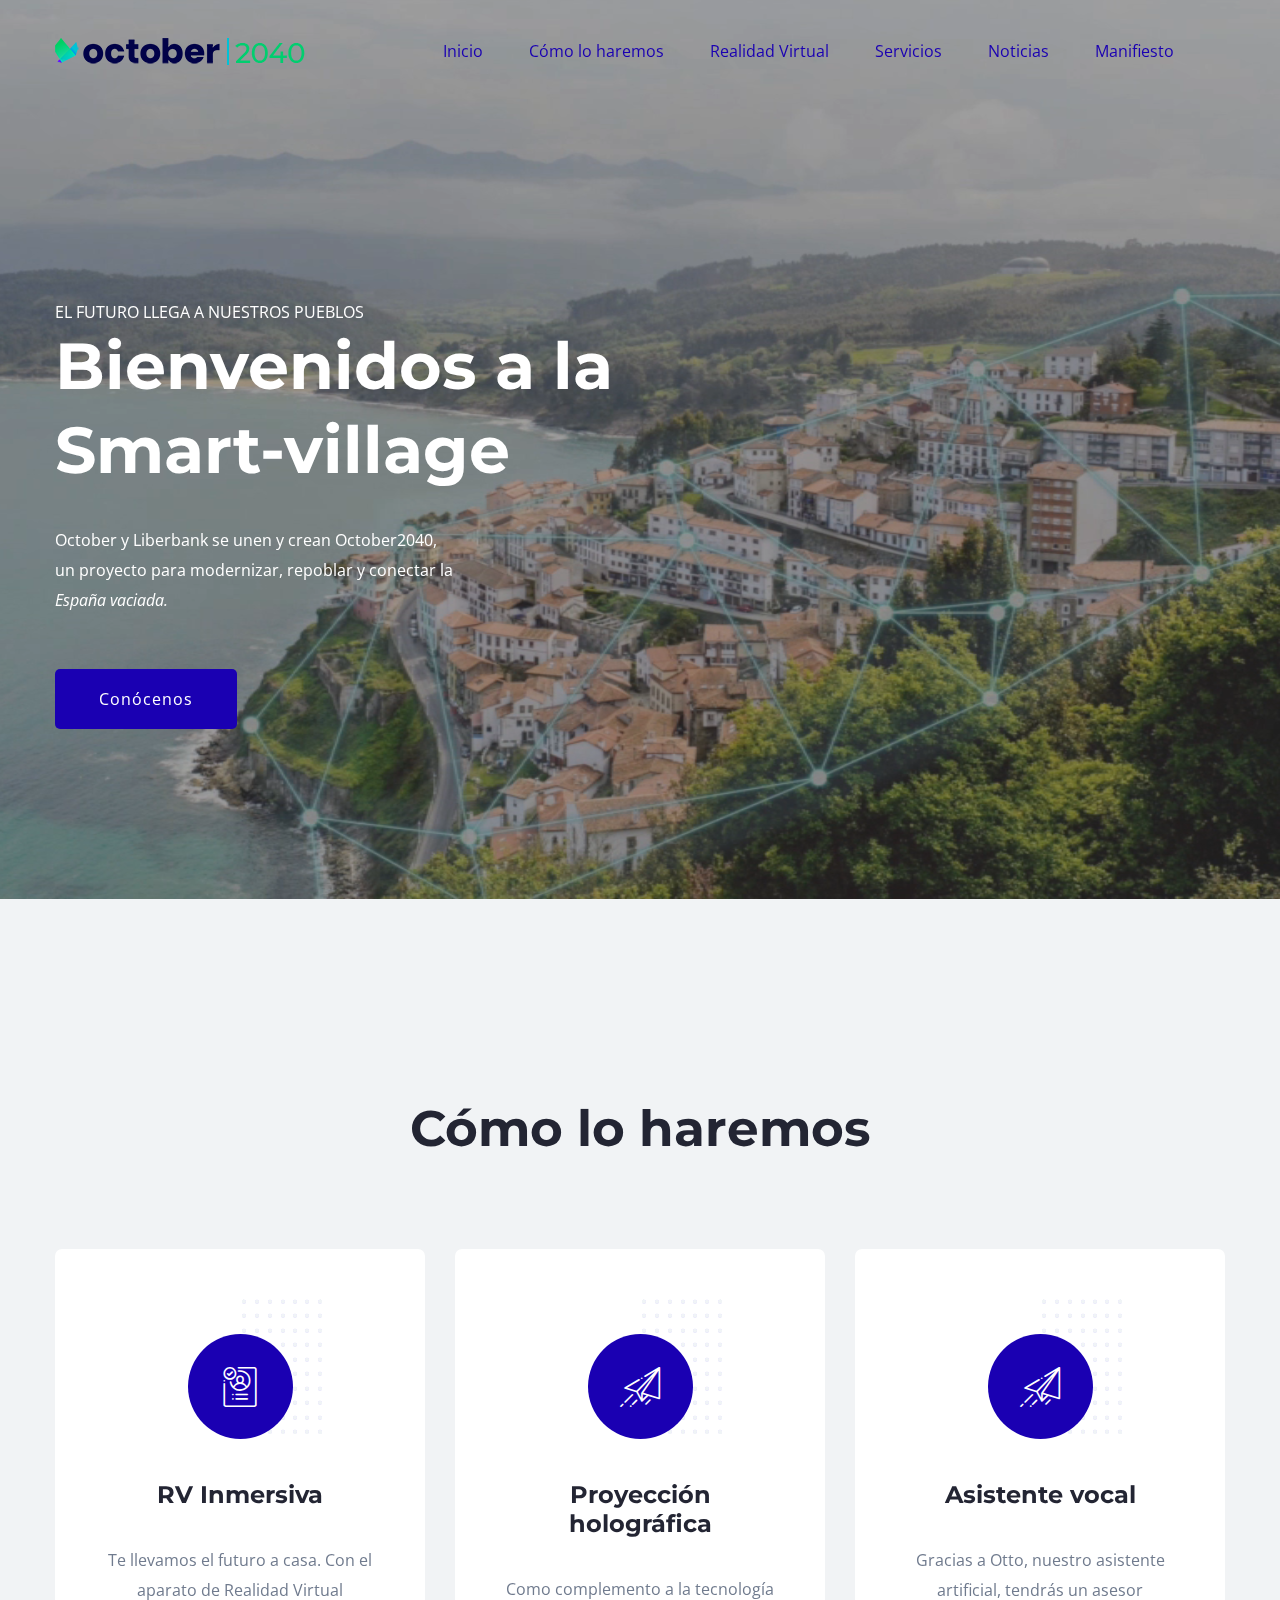
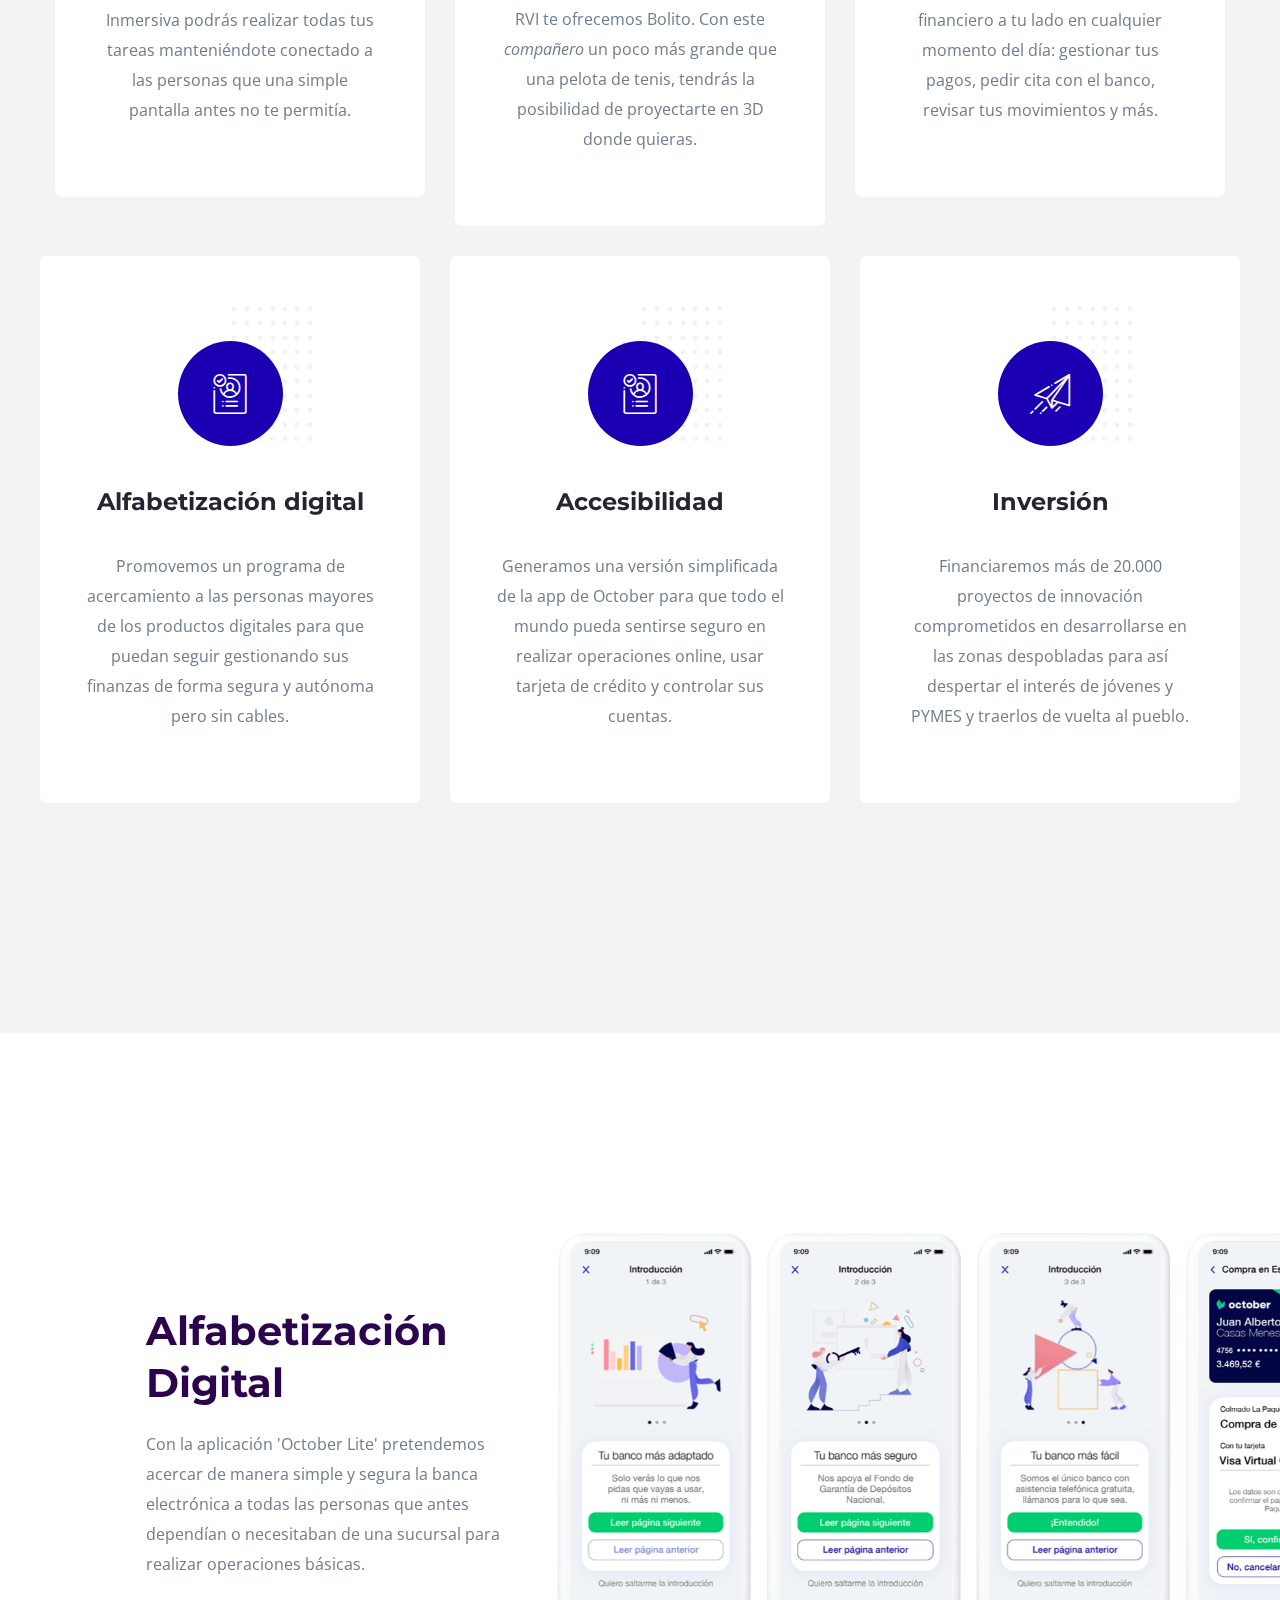
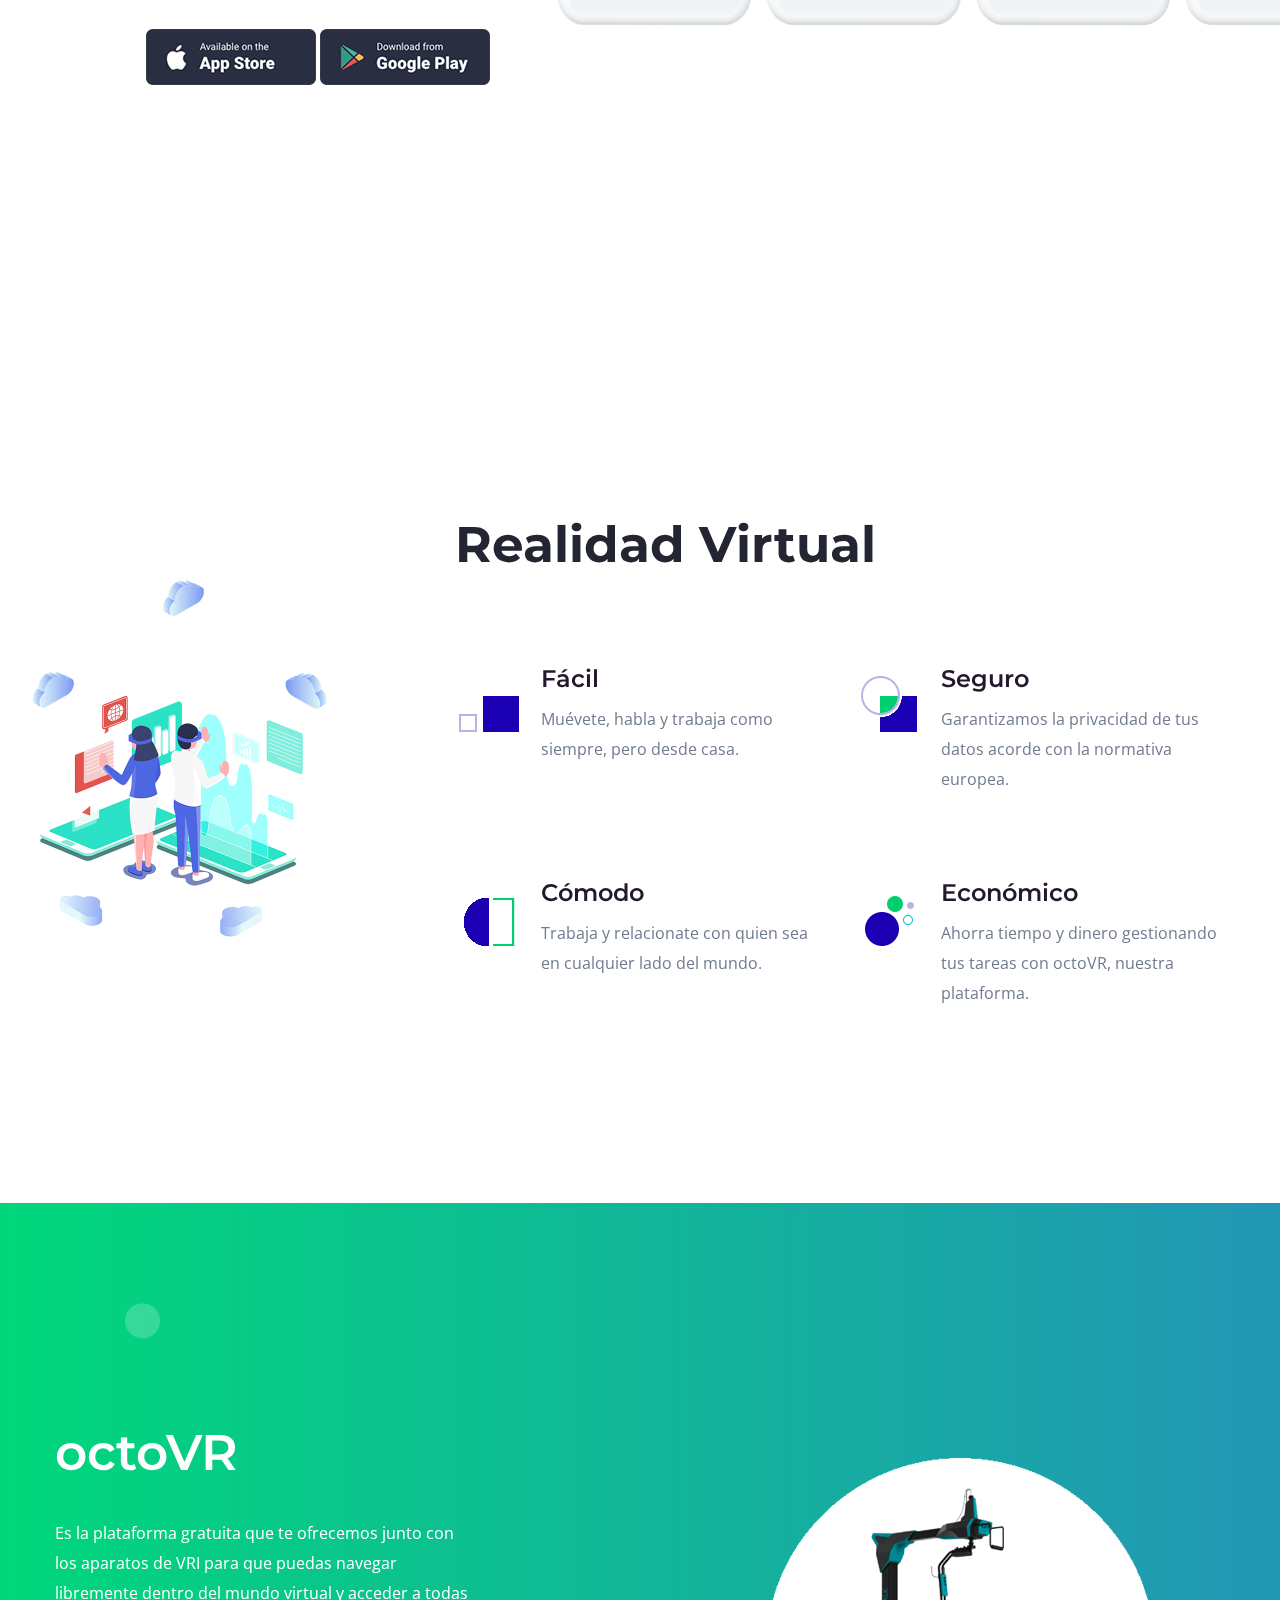
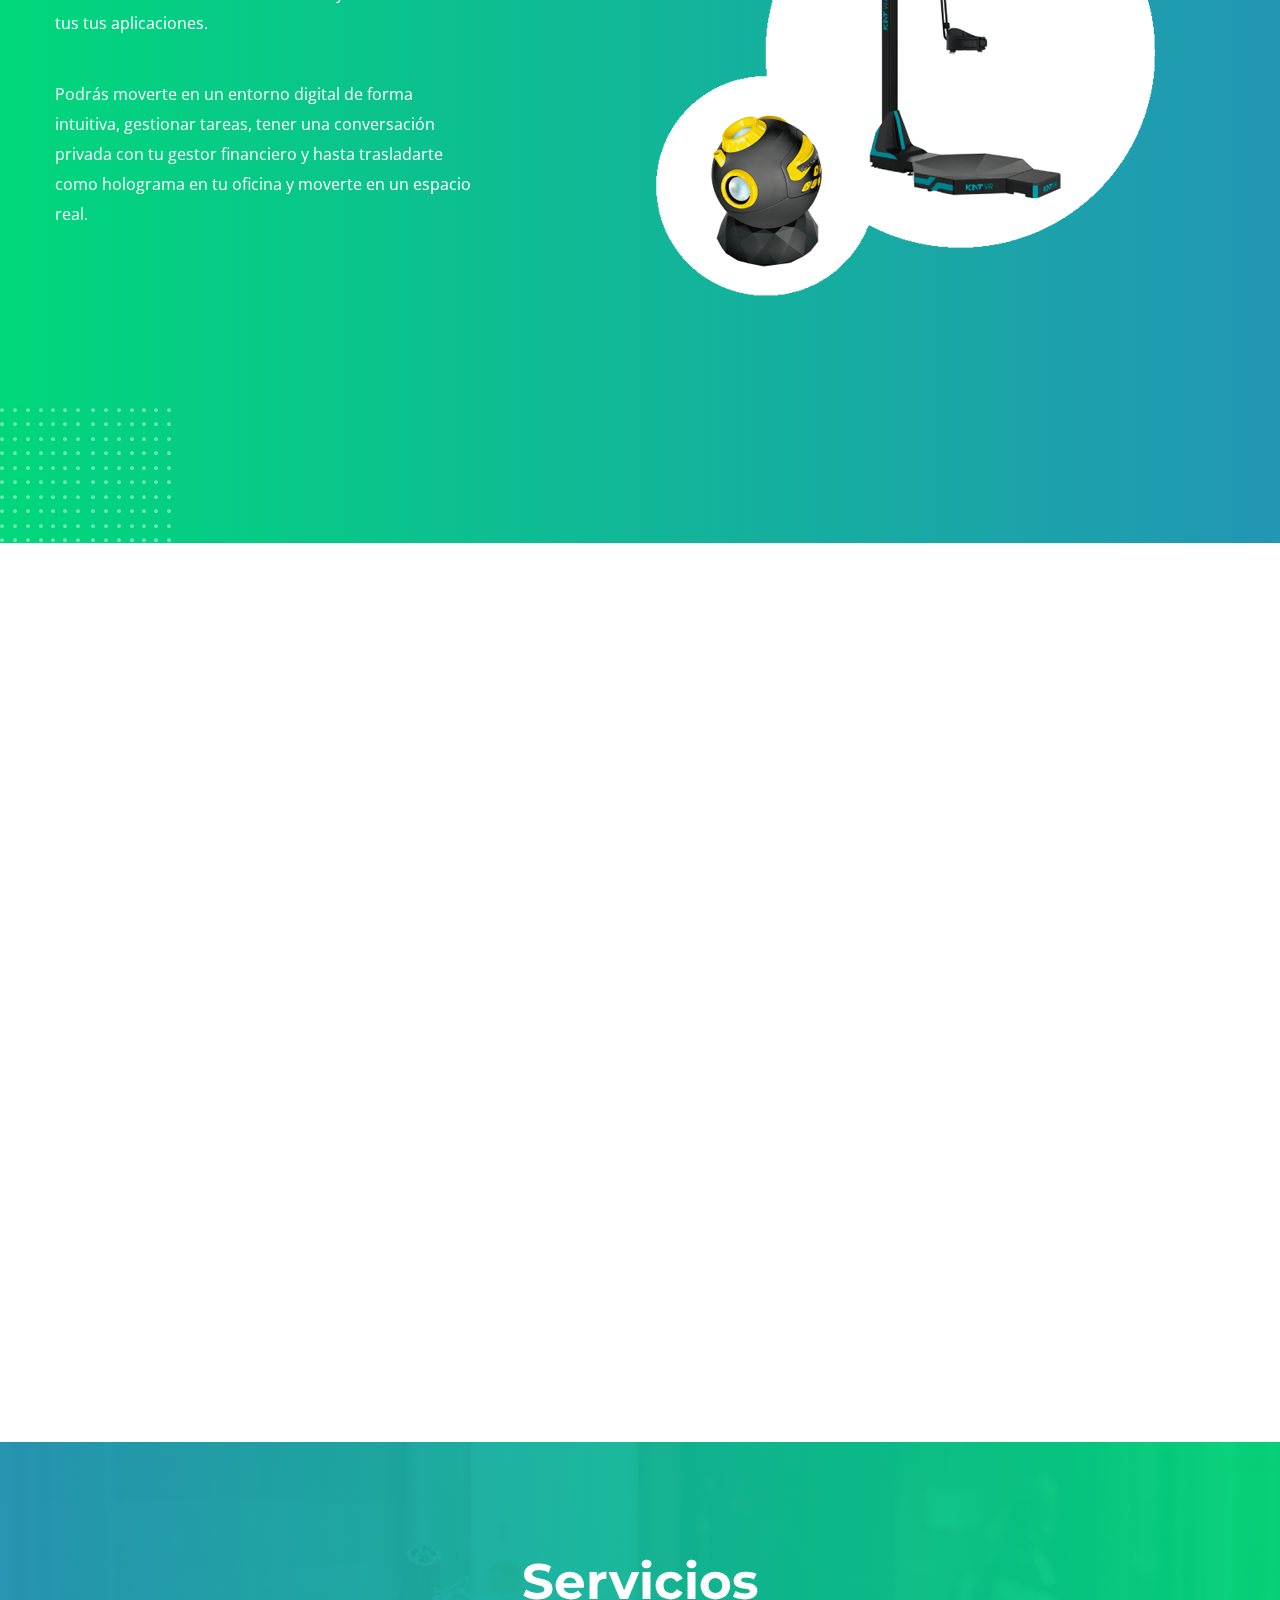
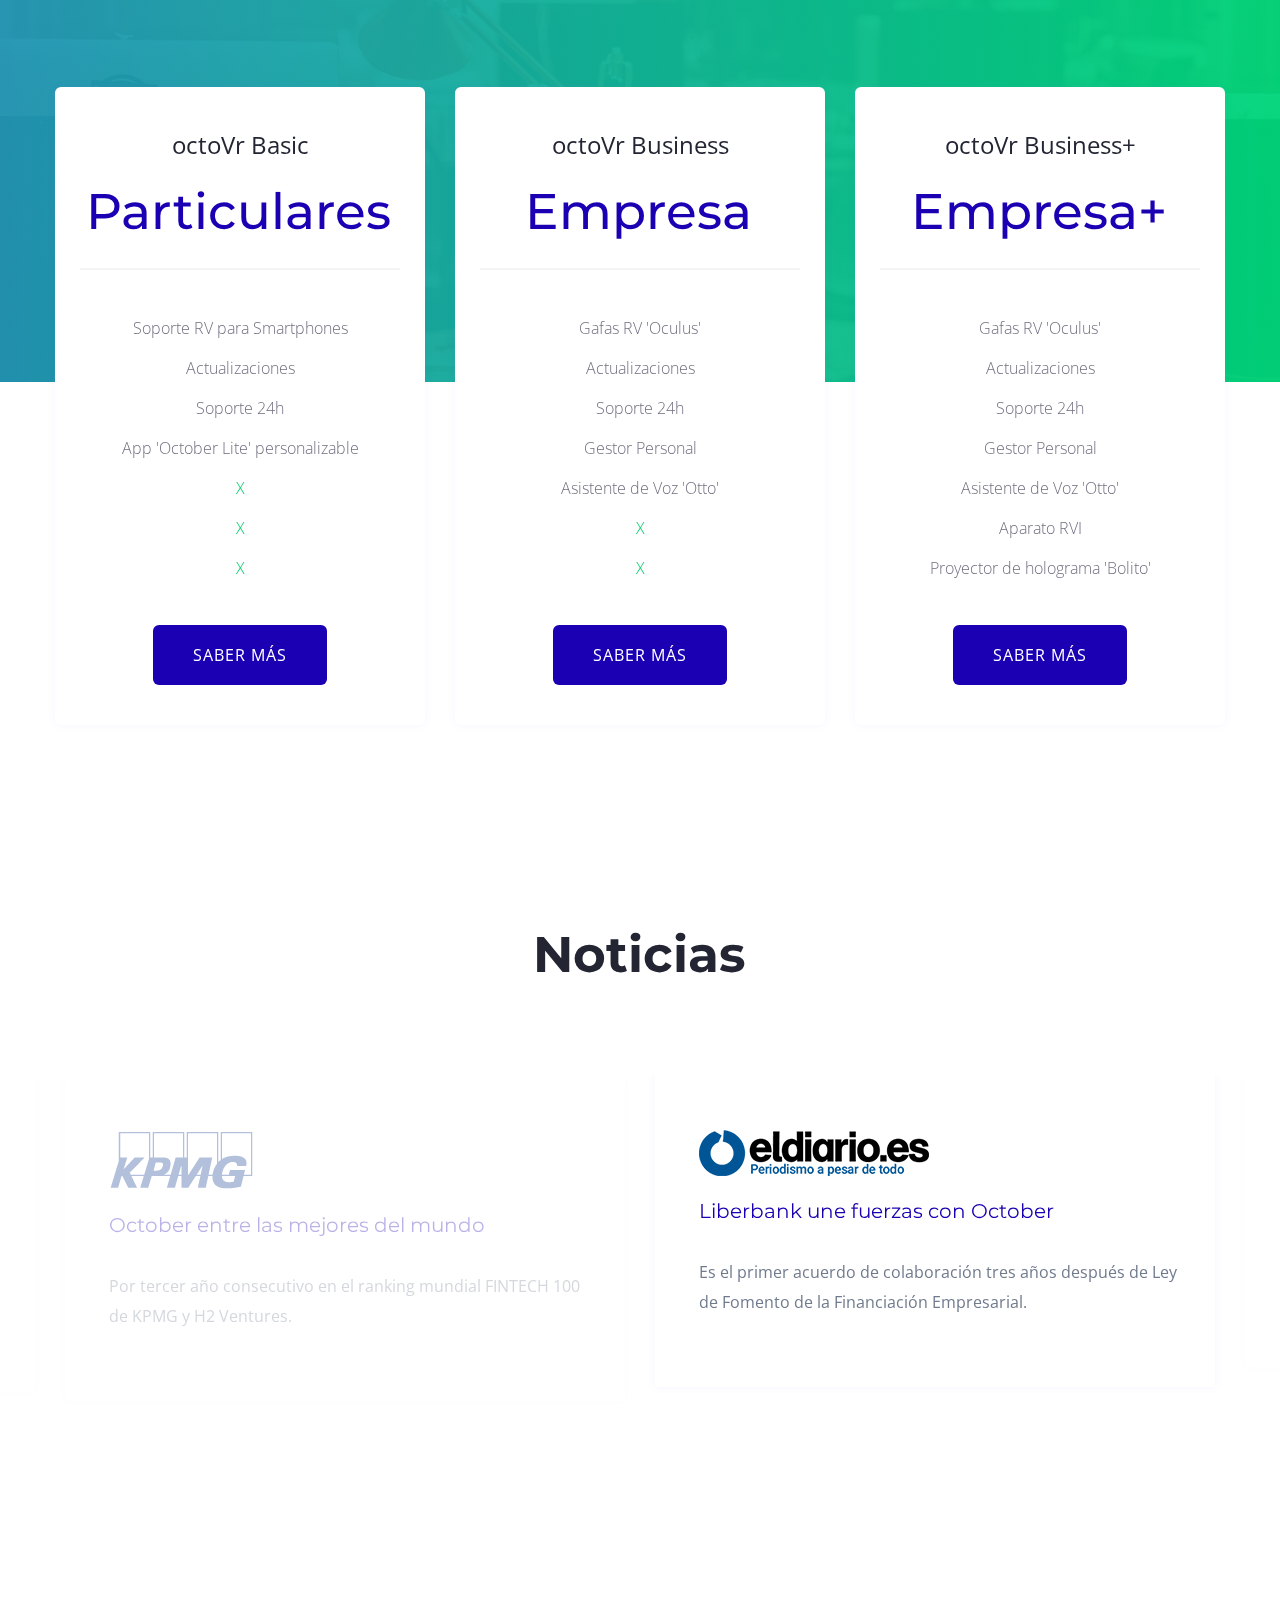
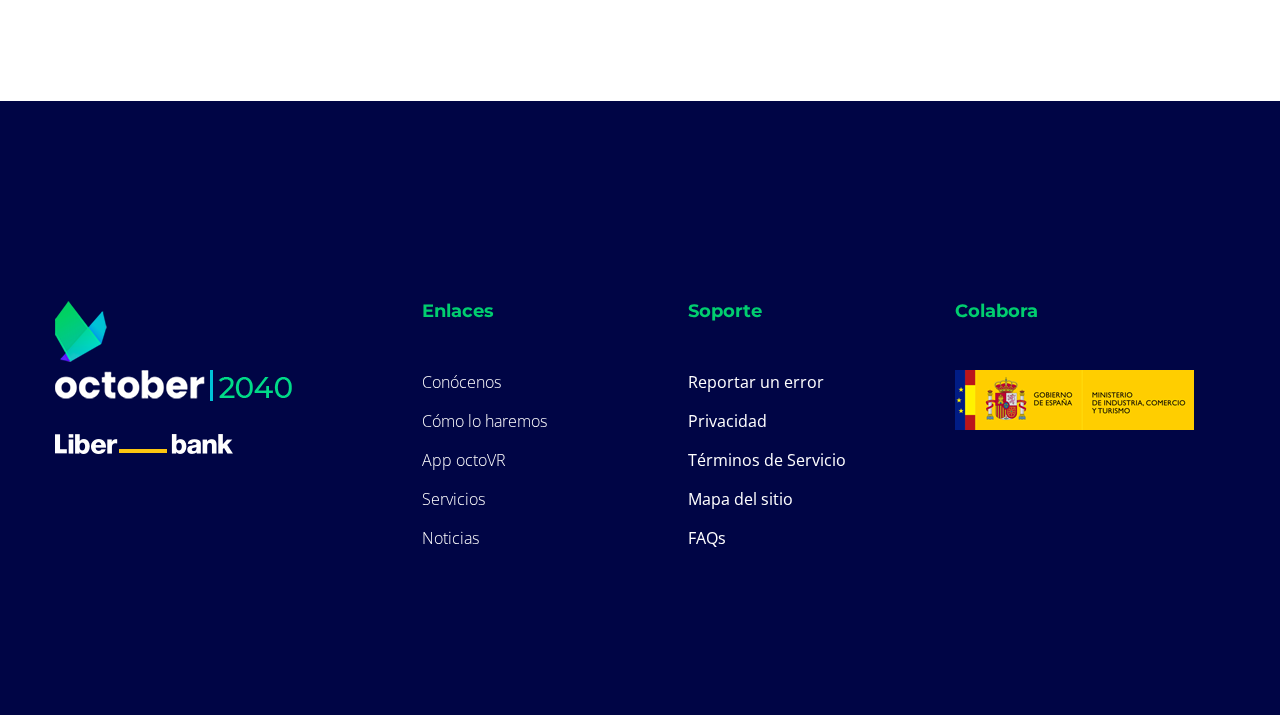
==== commit c8f60d49: "test-Nuria-2" ====
--- a/index.html
+++ b/index.html
@@ -141,7 +141,11 @@
                                     <p data-animation="fadeInUp" data-delay=".8s">October y Liberbank se unen y crean October2040,<br> un proyecto para modernizar, repoblar y conectar la <i>España vaciada.</i>
                                     </p>
                                     <!-- Slider btn -->
-
+                                   <div class="slider-btns">
+                                        <!-- Hero-btn -->
+                                        <a data-animation="fadeInLeft" data-delay="1.0s" href="manifiesto.html" class="btn">Conócenos</a>
+                                        <!-- Video Btn -->
+                                        </div>
                                 </div>
                             </div>
                             <div class="col-lg-6">
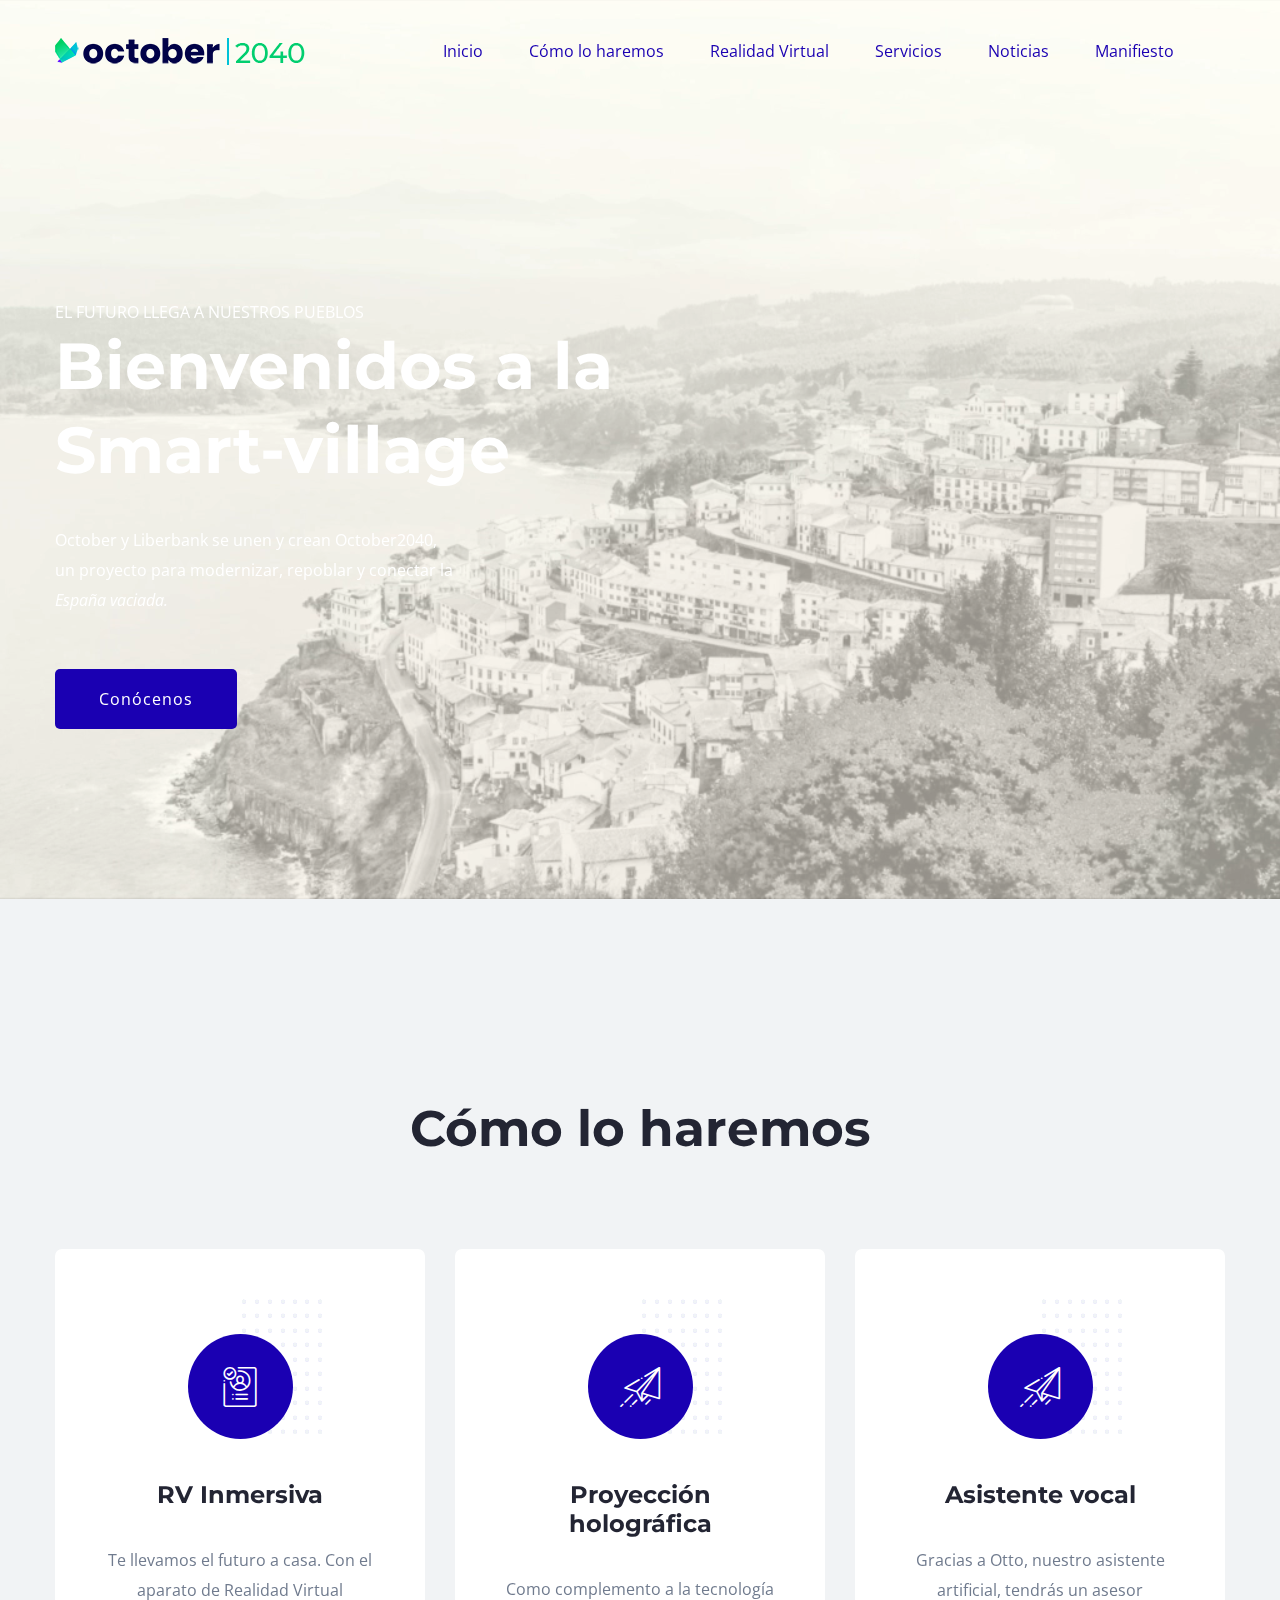
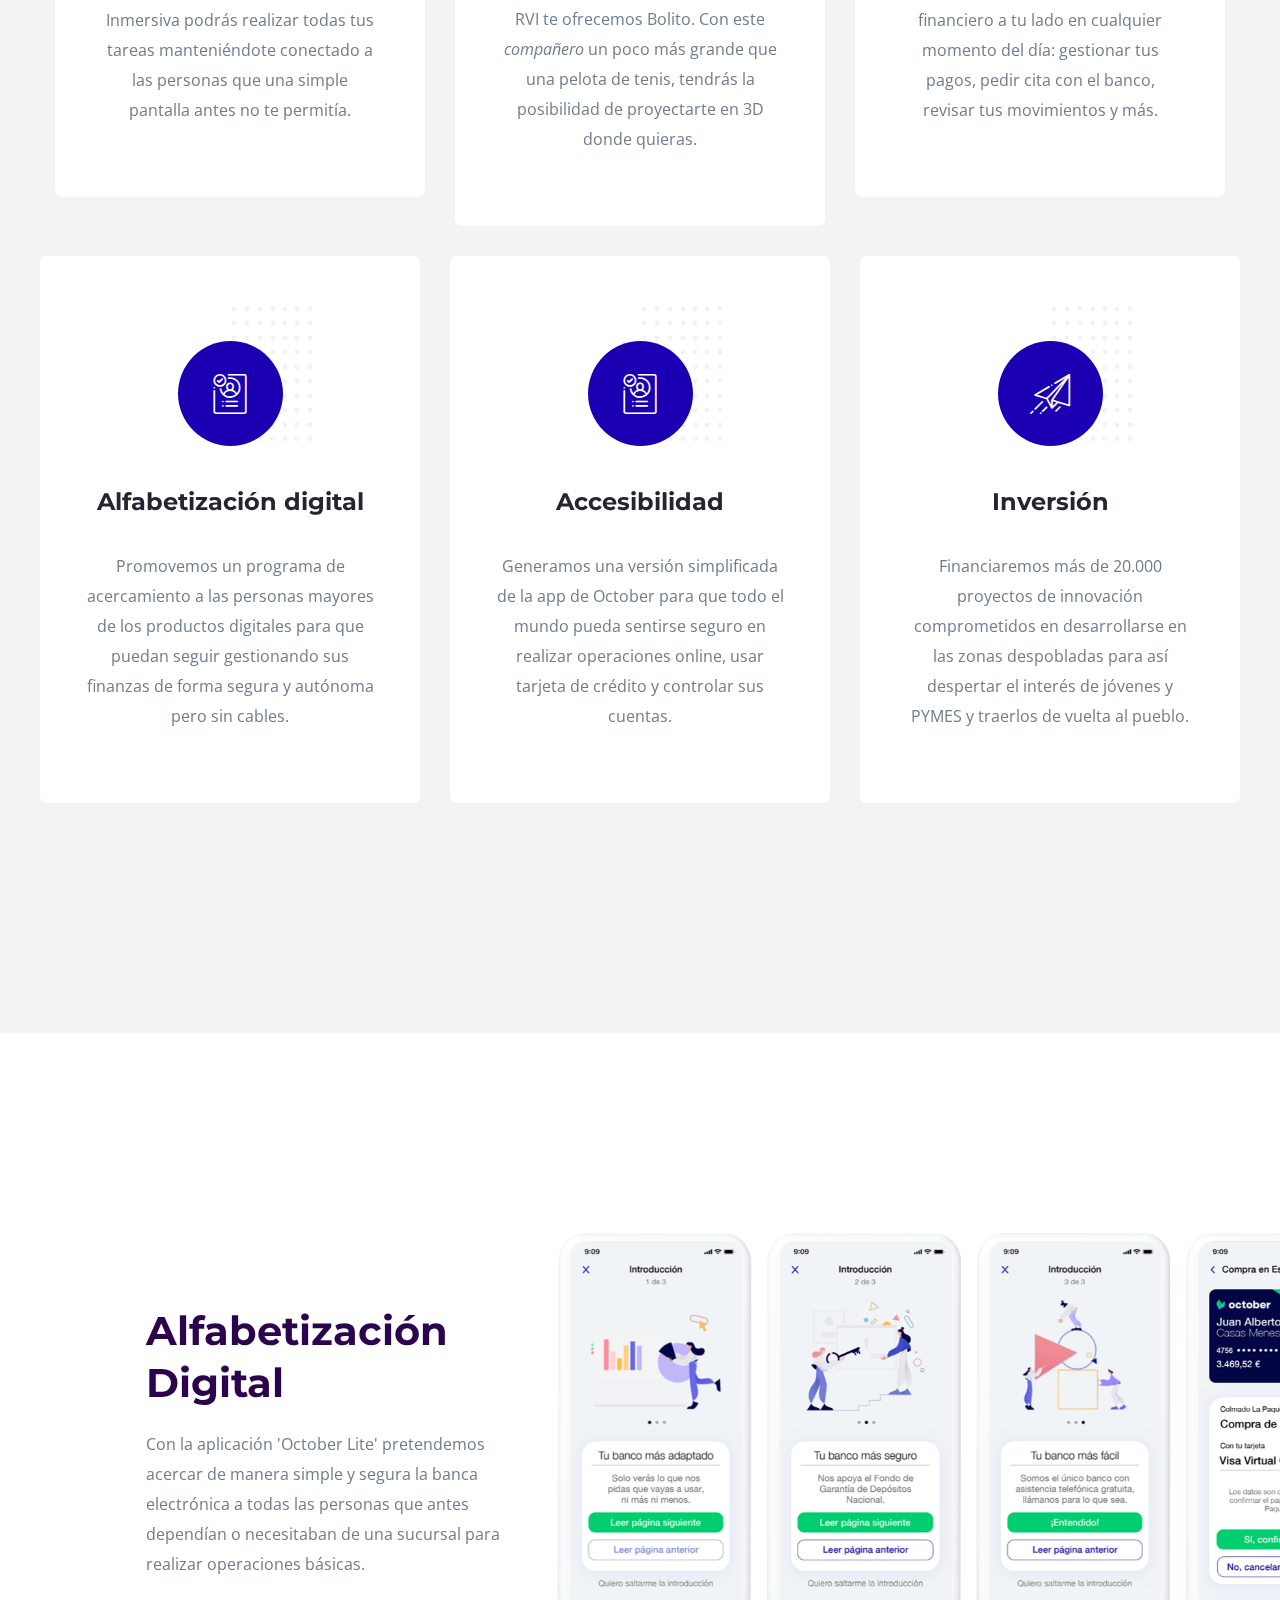
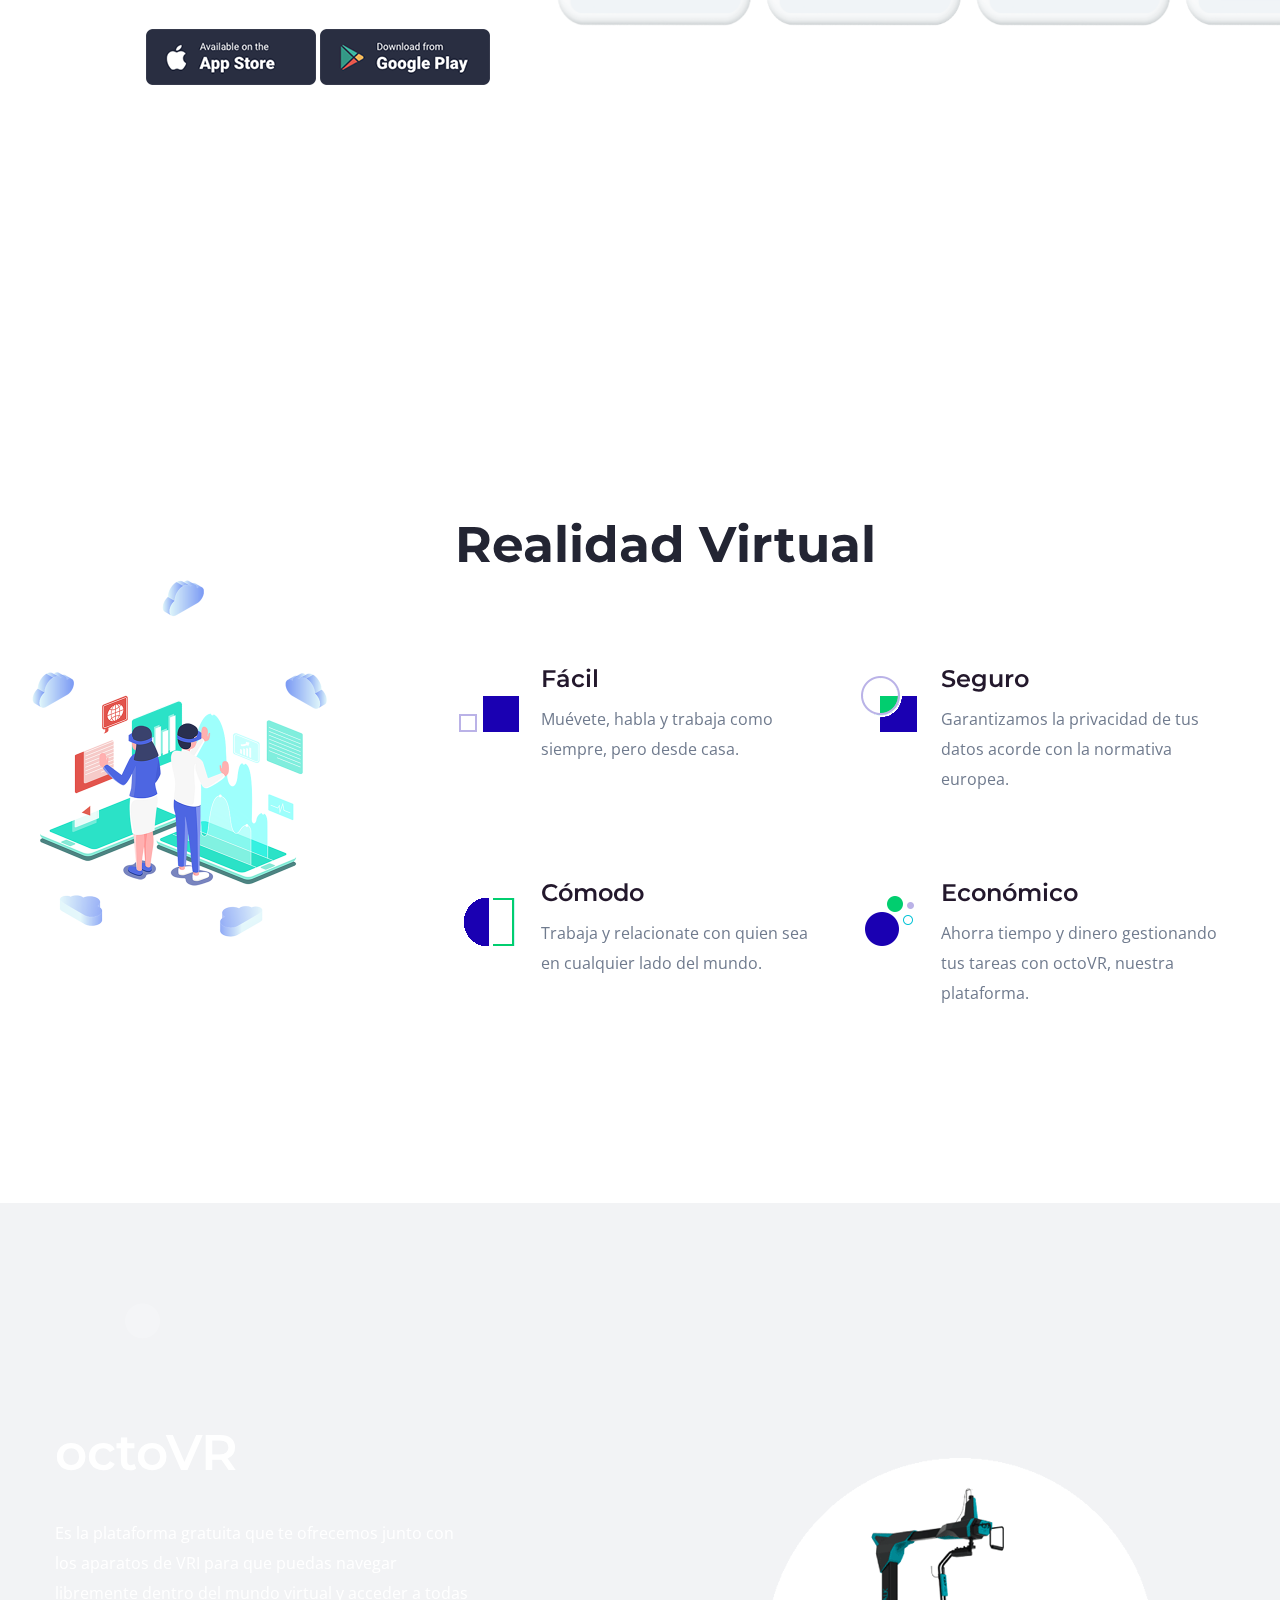
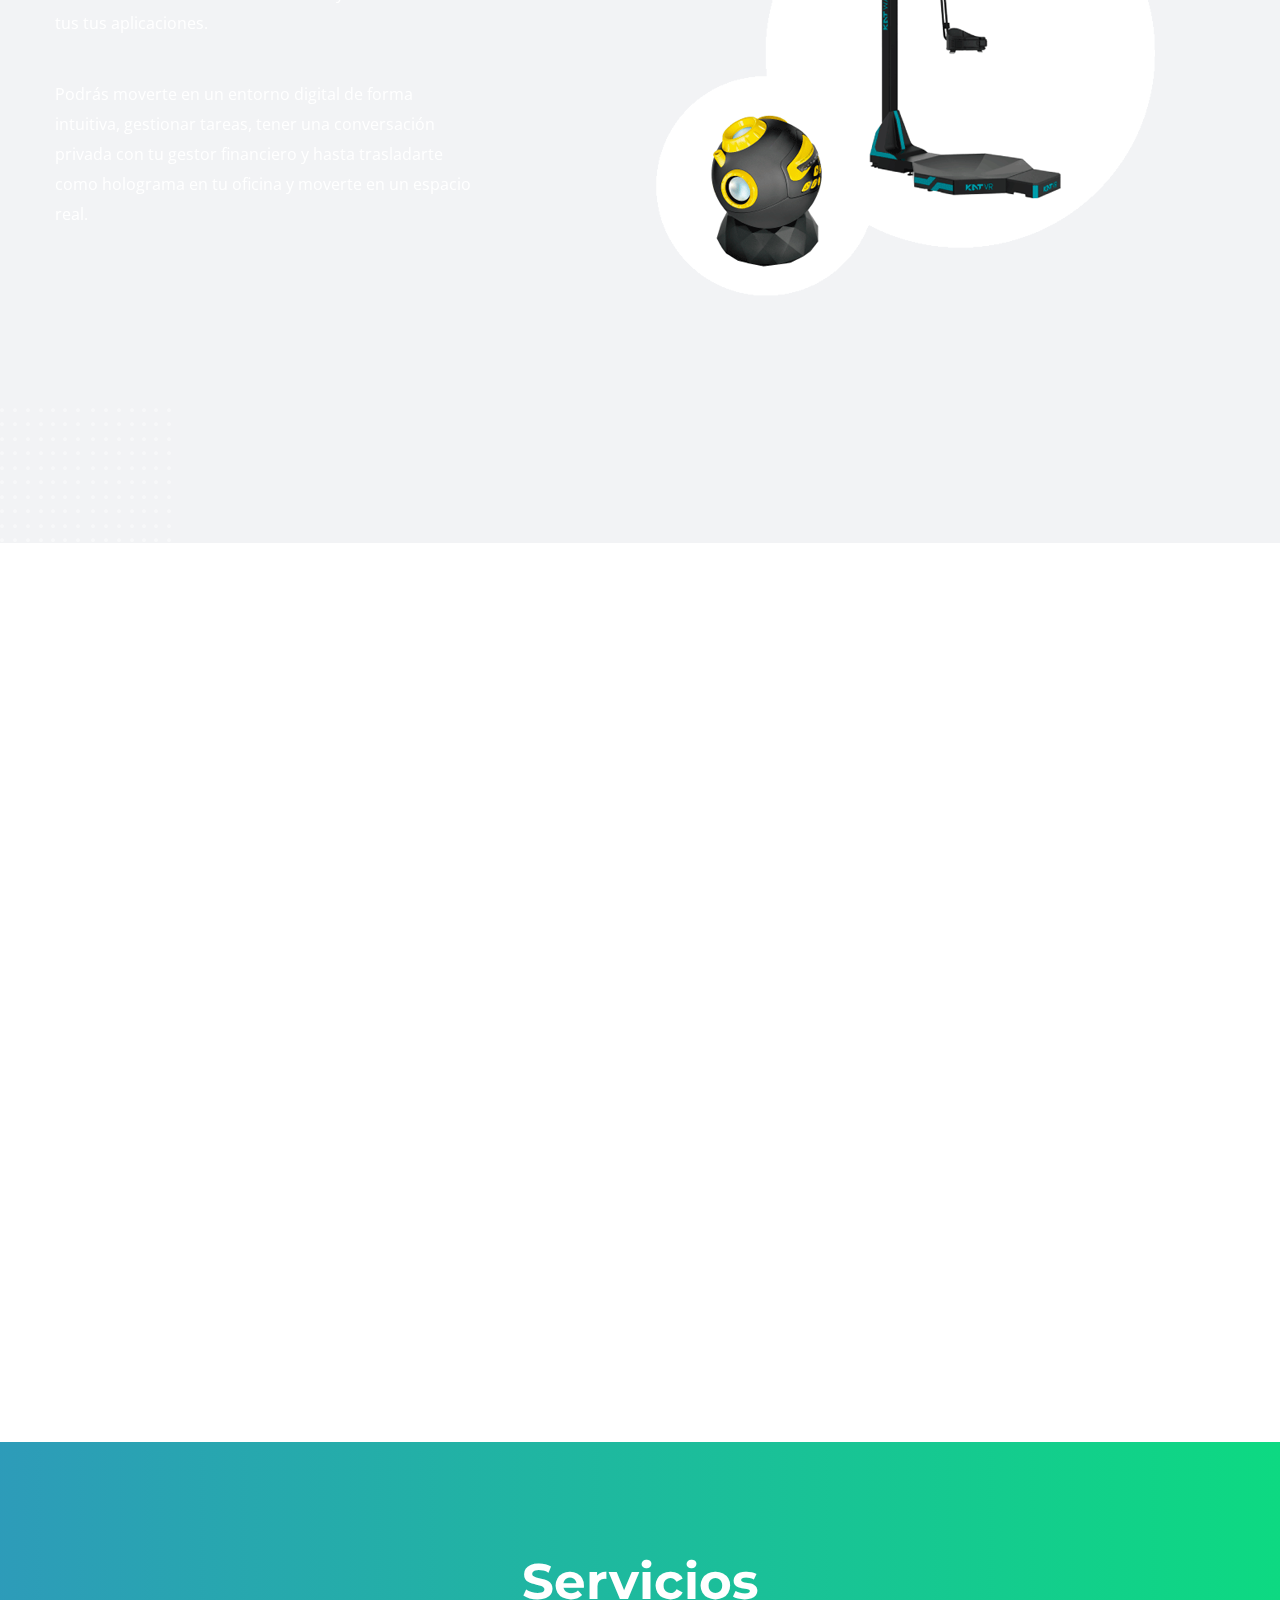
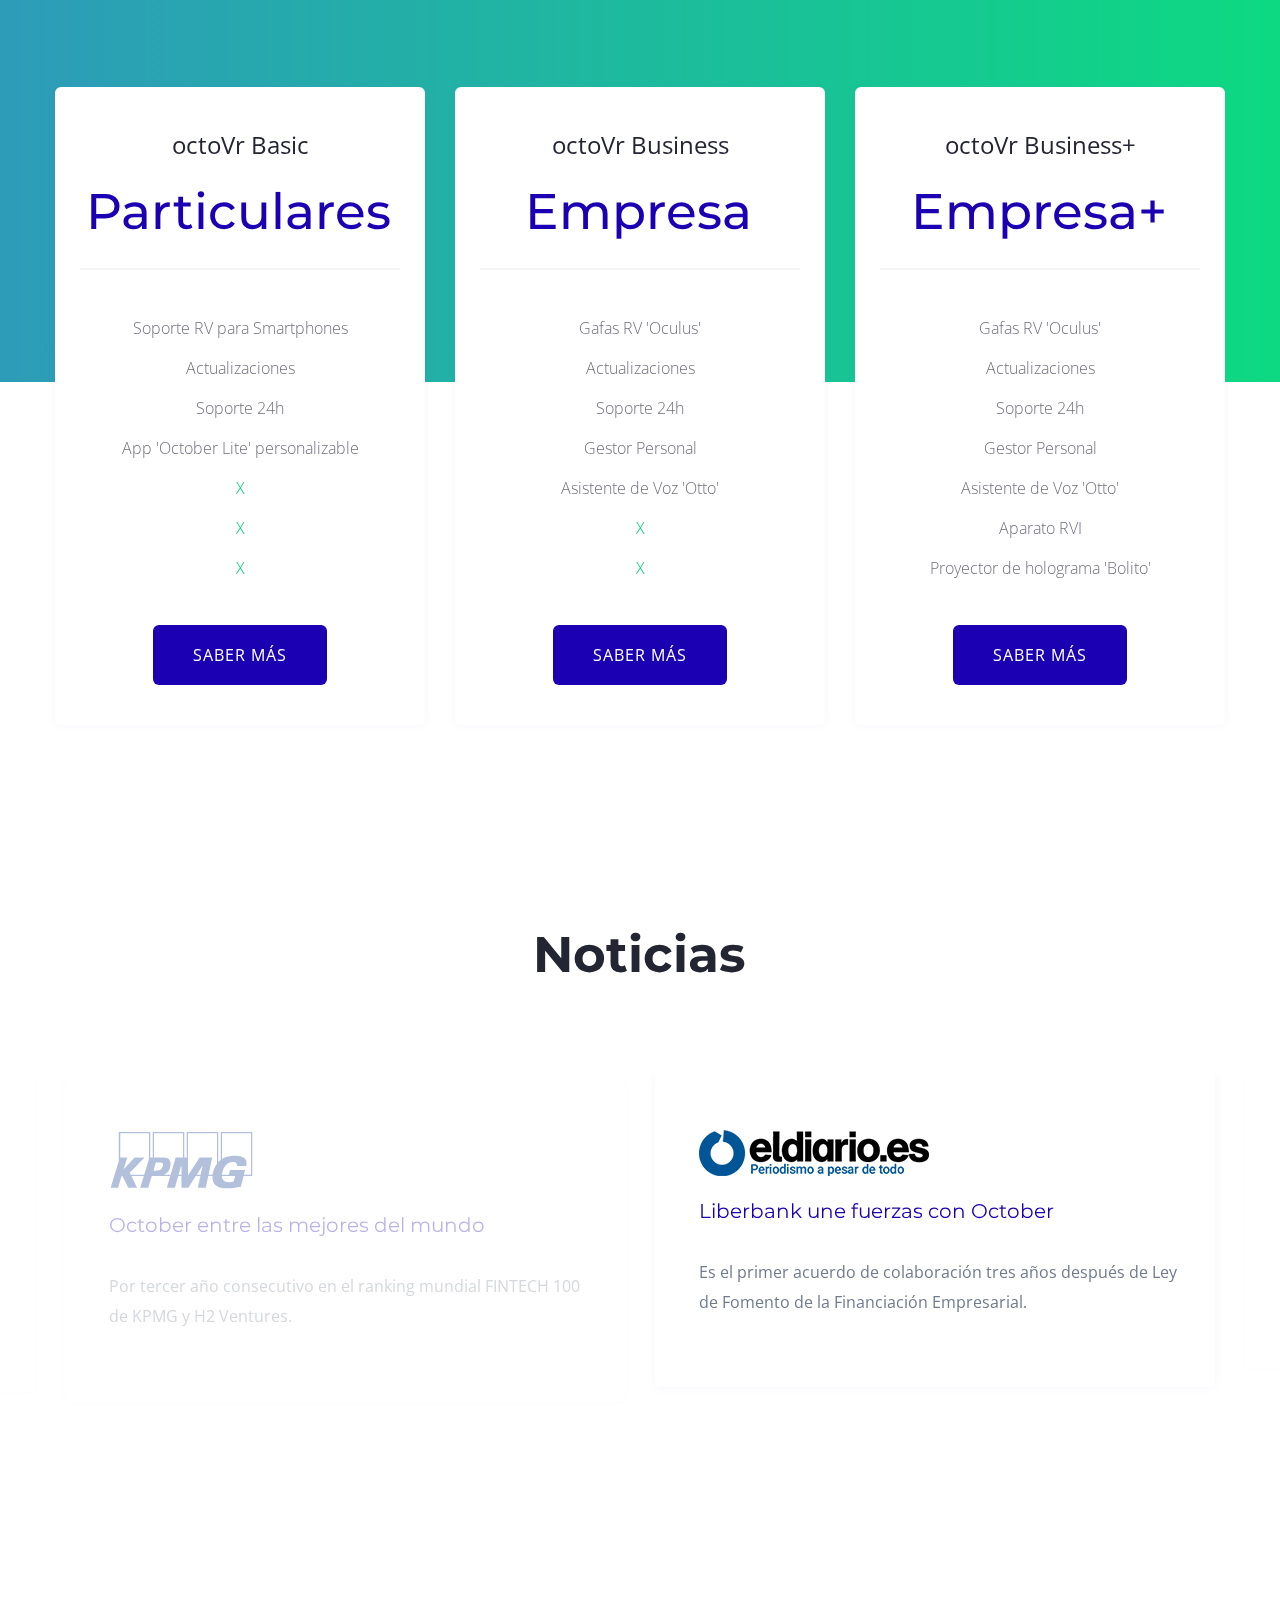
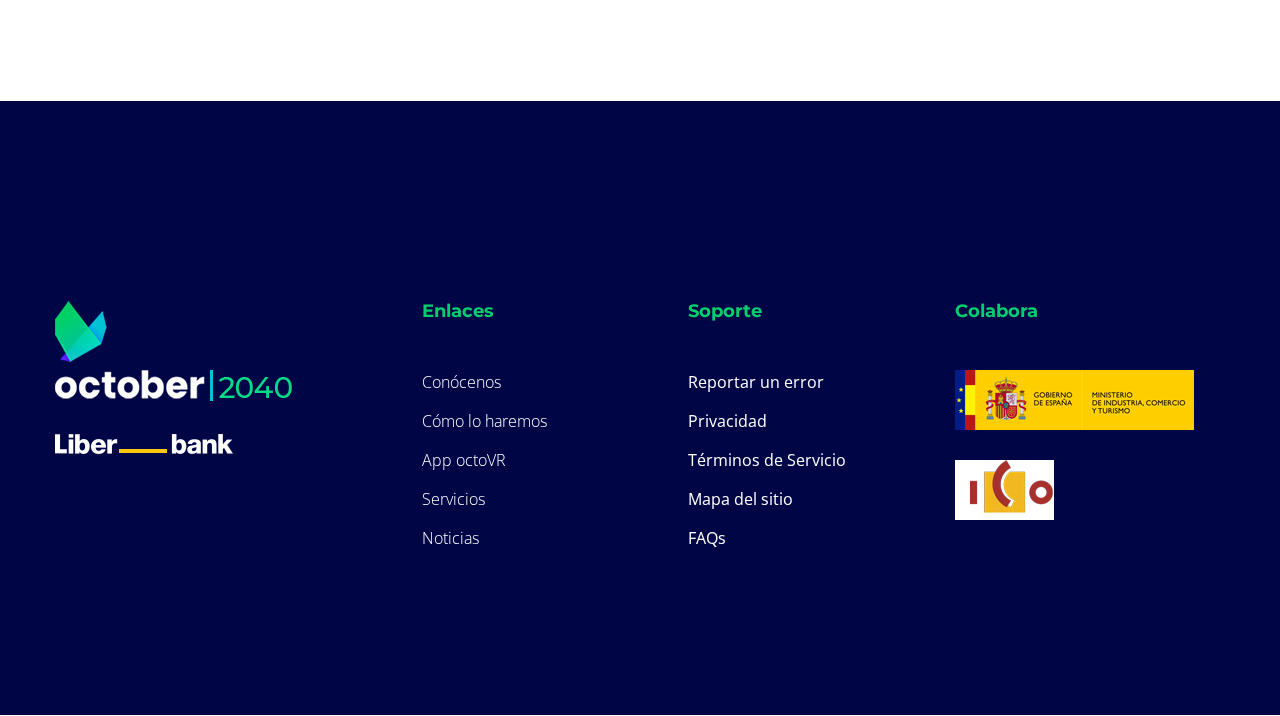
==== commit 00b4e0b2: "xcz" ====
--- a/index.html
+++ b/index.html
@@ -133,7 +133,7 @@
                                 <div class="hero__caption">
                                 	<div id="hero">
                 		<video playsinline autoplay muted id="bgvideo" width="x" height="y">
-                			<source src="assets/img/hero/october_backgroundnew4.mp4" type="video/mp4">
+                			<source src="assets/img/hero/october2040.mp4" type="video/mp4">
                 		</video>
                 	</div>
                                     <span data-animation="fadeInUp" data-delay=".4s">El futuro llega a nuestros pueblos</span>
@@ -407,7 +407,7 @@
         </div>
         <!-- Slider Area End -->
         <!-- Servicios para el "gradient" añadir .best-pricing a section-->
-        <section class="best-pricing pricing-padding" data-background="assets/img/gallery/best_pricingbg_new.jpg" id="servicios">
+        <section class="best-pricing pricing-padding" id="servicios">
             <div class="container">
                 <!-- Section Tittle -->
                 <div class="row d-flex justify-content-center">
@@ -607,12 +607,16 @@
                         
                     </div>
                     <div class="col-lg-3 col-md-6 col-sm-8">
-			    <div class="footer-tittle">
-				    <h4>Colabora</h4>
                         <div class="single-footer-caption mb-50">
+                            <div class="footer-tittle">
+                                <h4>Colabora</h4>
                             <div class="footer-logo">
                                  <img src="assets/img/logo/logo-gob.jpg" alt="">
-				</div>
+                             </div>
+                             <div class="footer-logo">
+                                 <img src="assets/img/logo/secretaria_ico.png" alt="ICO">
+                             </div>
+                                 
                                 </div>
                              </div>
                              <!-- Form -->
--- a/assets/css/style.css
+++ b/assets/css/style.css
@@ -2410,8 +2410,8 @@
 }
 
 .footer-padding {
-    padding-top: 200px;
-    padding-bottom: 100px
+    padding-top: 150px;
+    padding-bottom: 150px
 }
 
 @media only screen and (min-width: 1200px) and (max-width: 1600px) {
@@ -4166,9 +4166,7 @@
 }
 
 .available-app-area {
-    background-image: -moz-linear-gradient(0deg, #00d77b 0%, #2296b5 100%);
-    background-image: -webkit-linear-gradient(0deg, #00d77b 0%, #2296b5 100%);
-    background-image: -ms-linear-gradient(0deg, #00d77b 0%, #2296b5 100%)
+    background-color: #F2F3F5;
 }
 
 .sample-text-area {
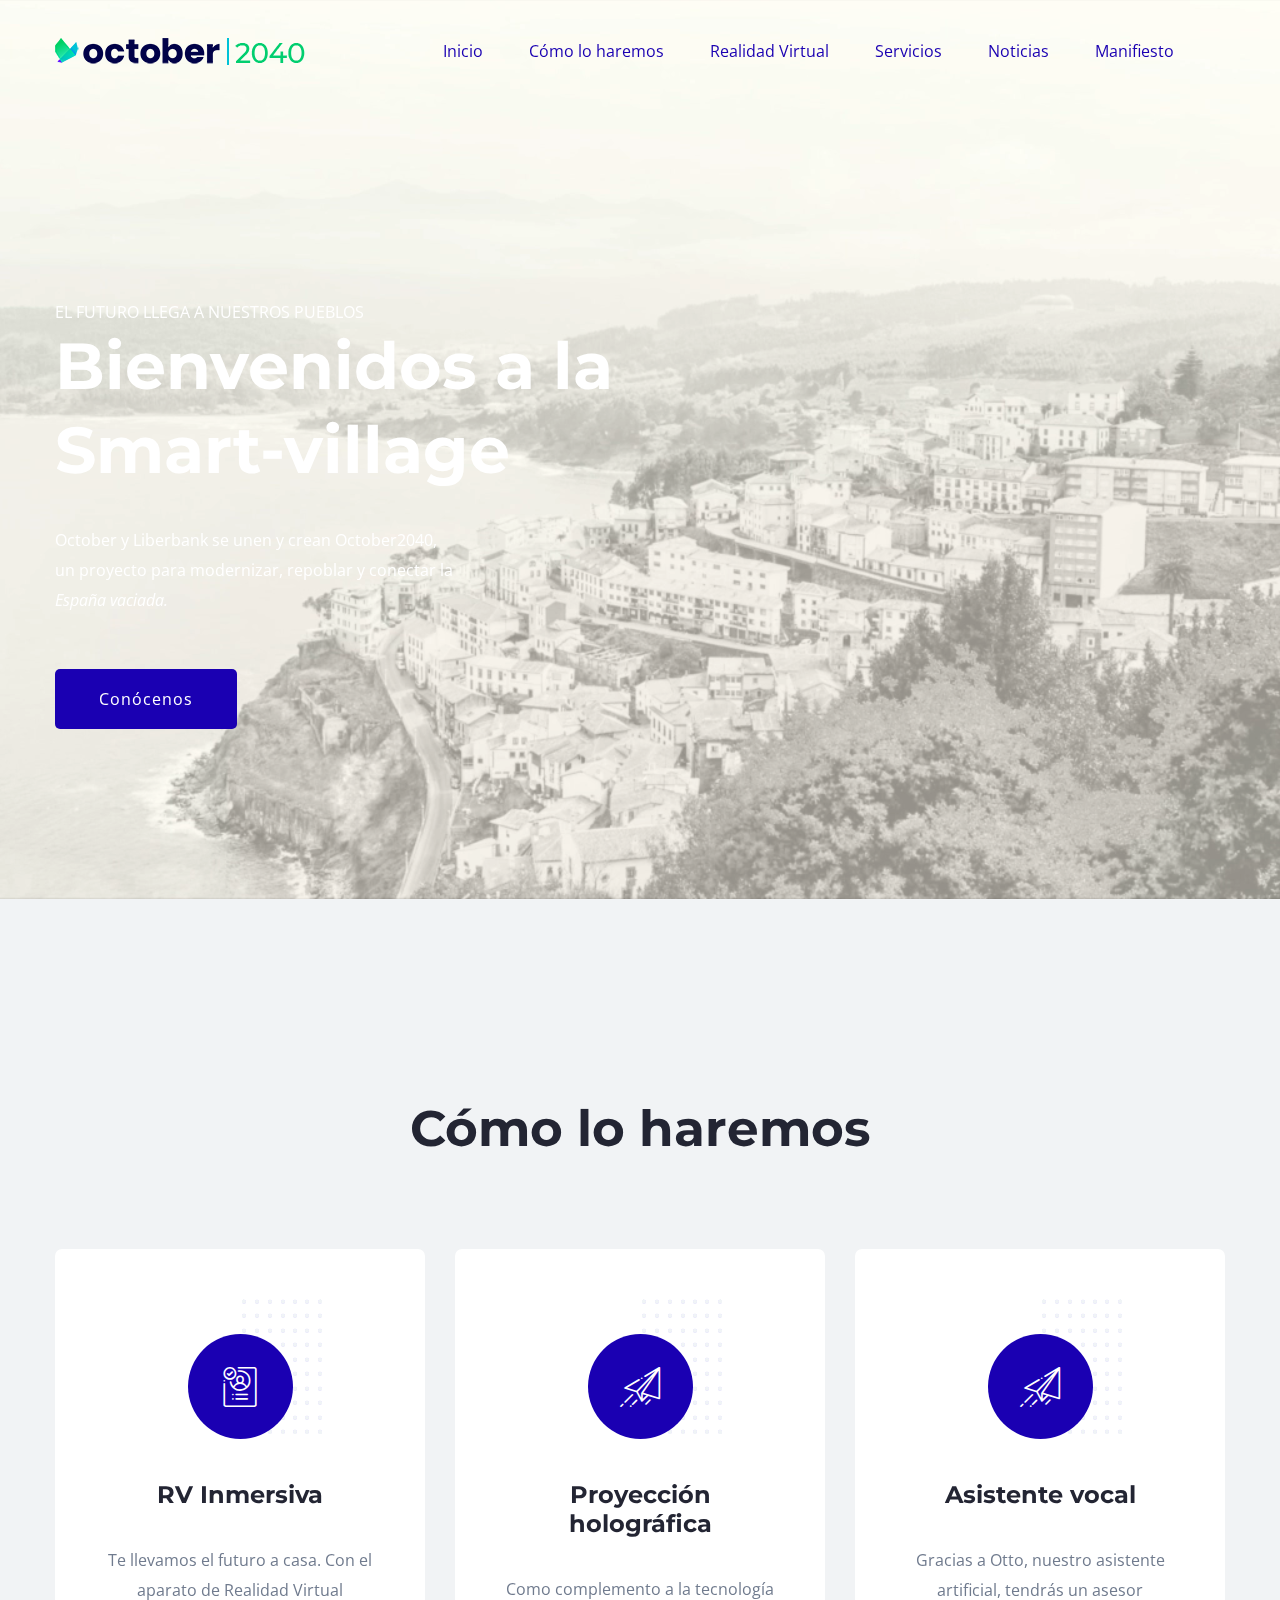
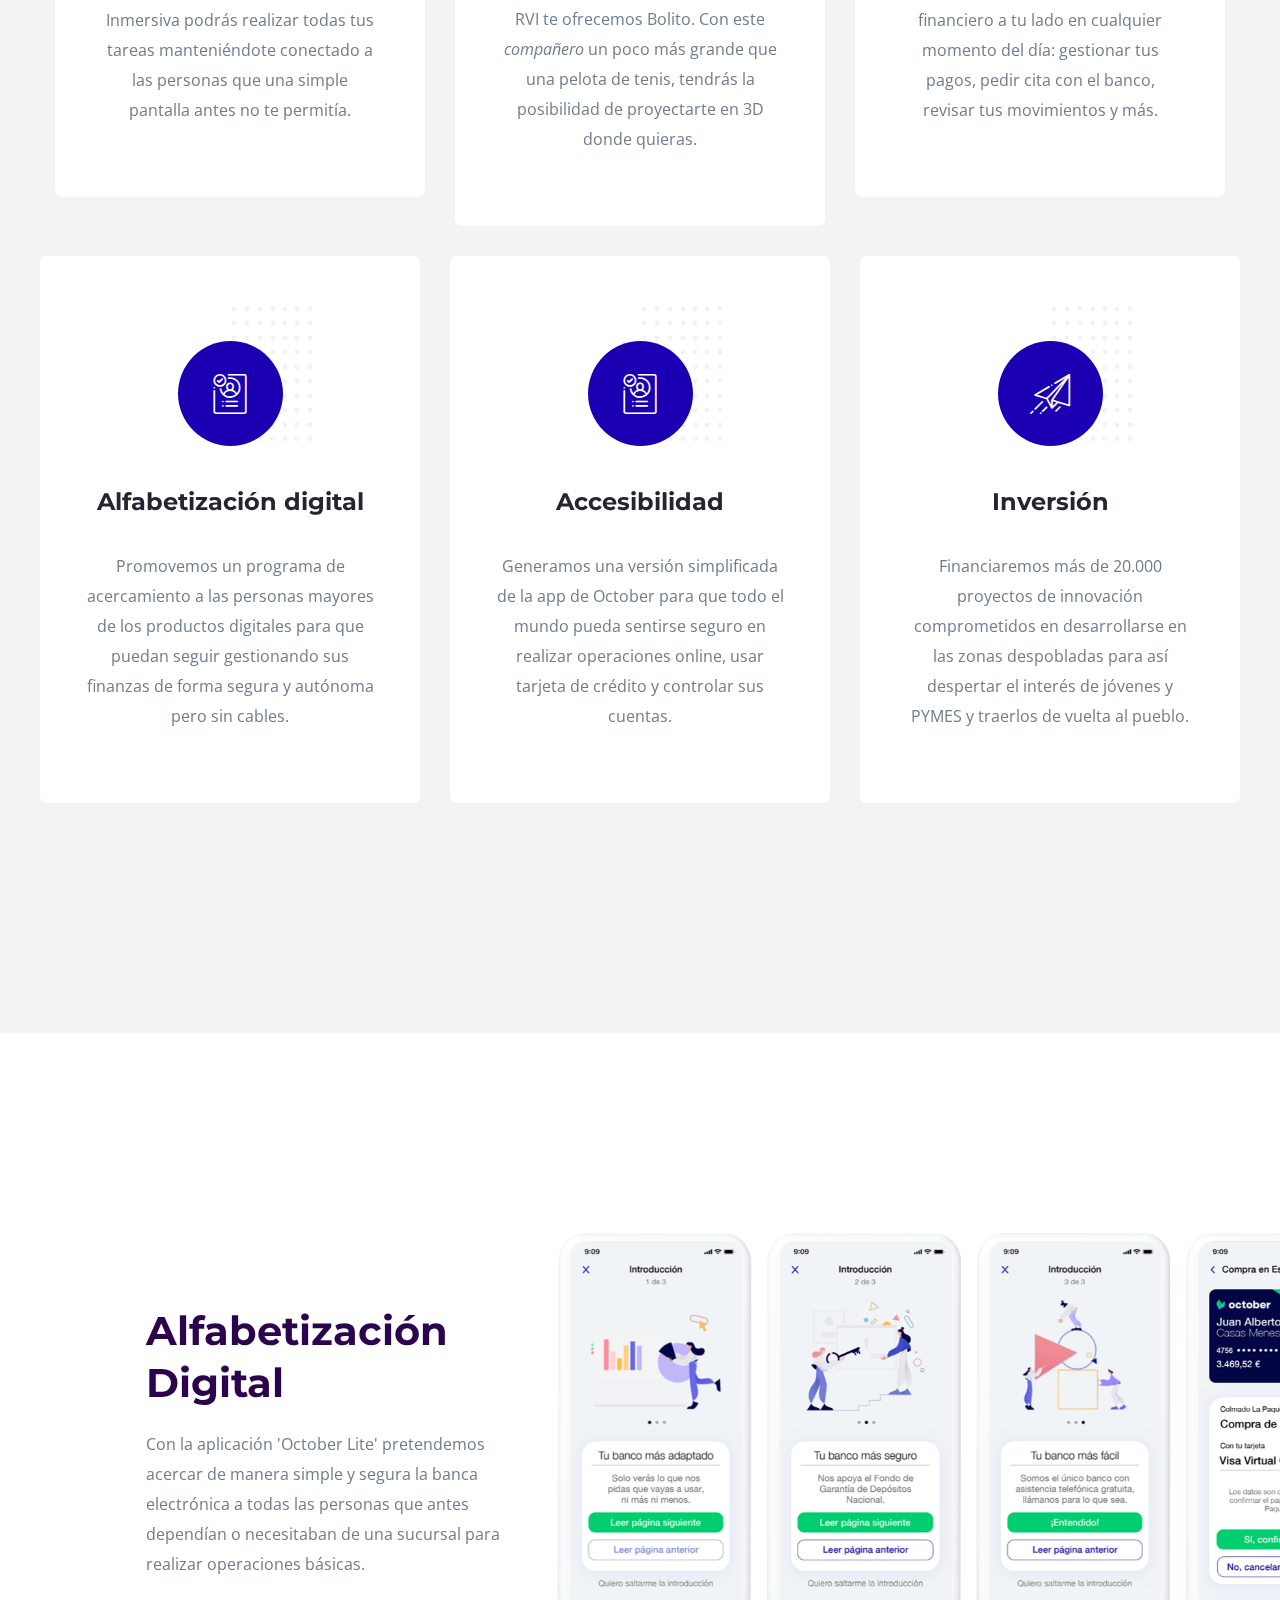
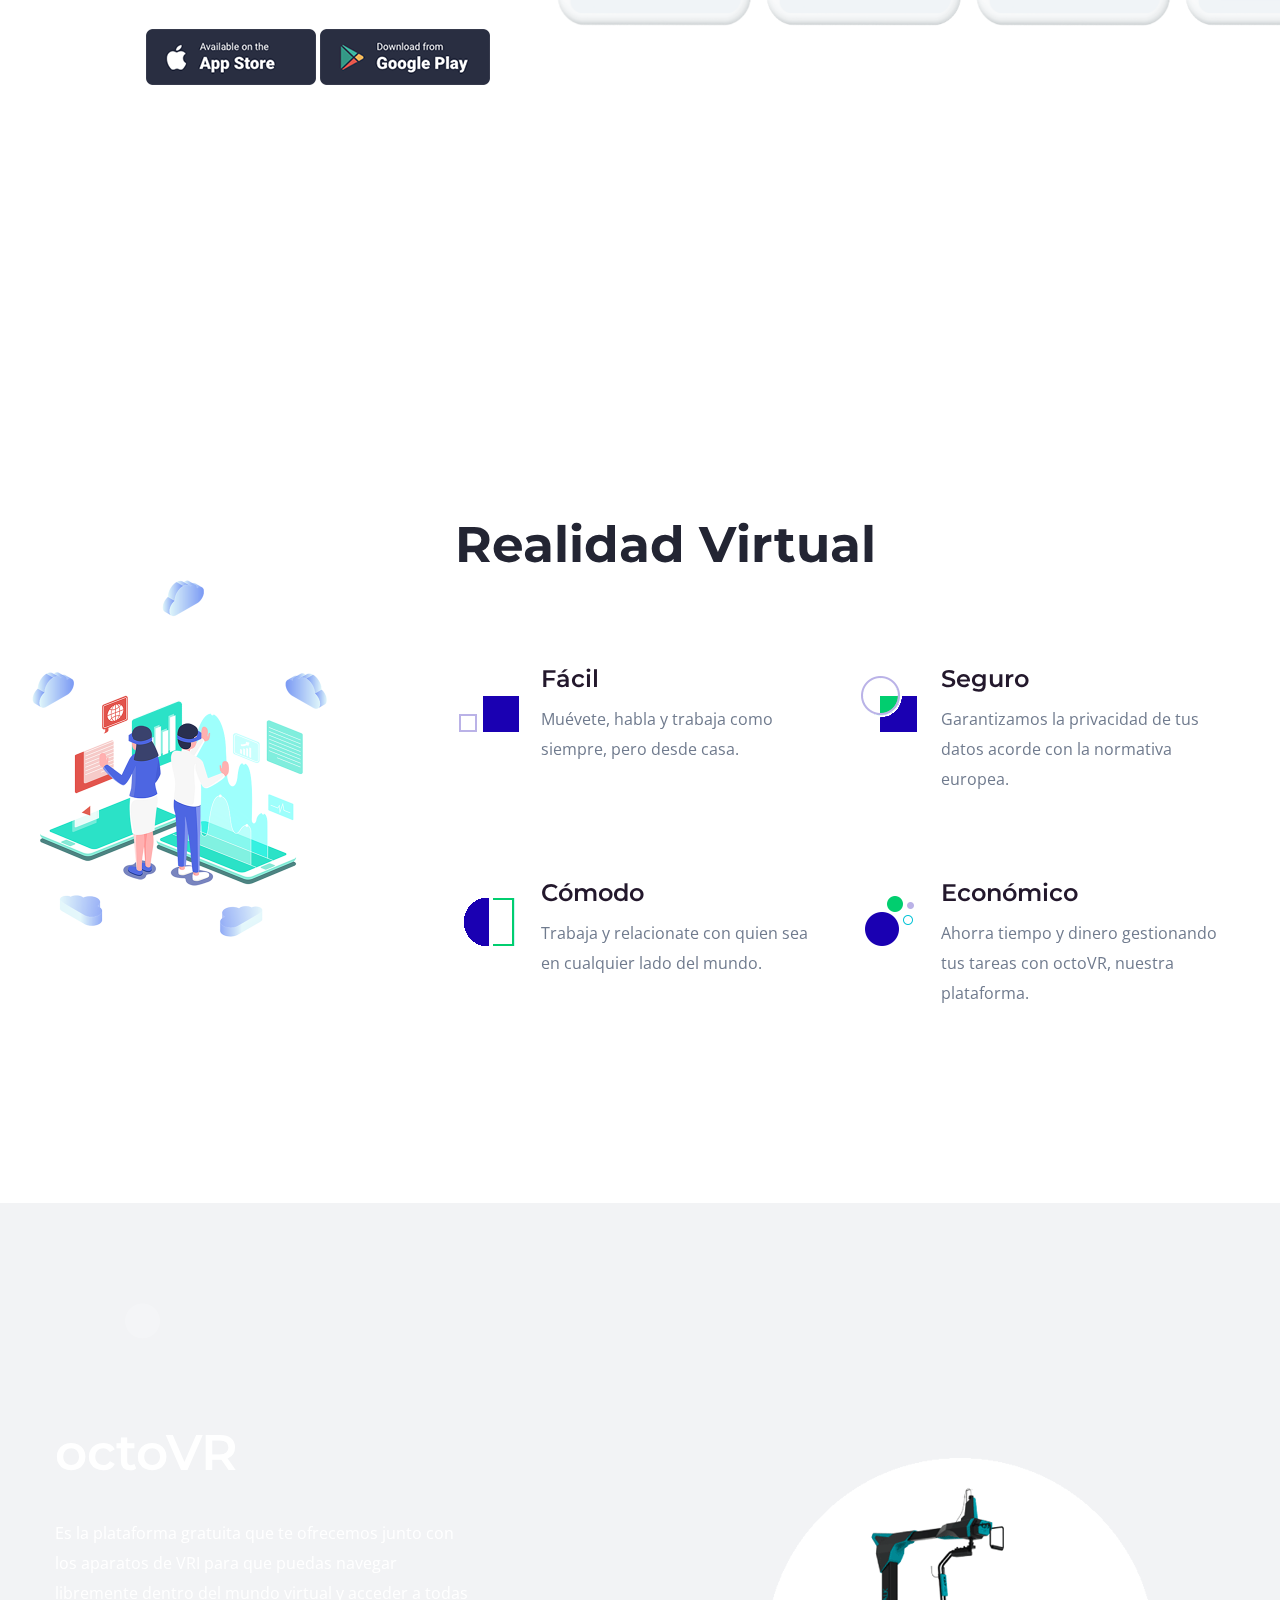
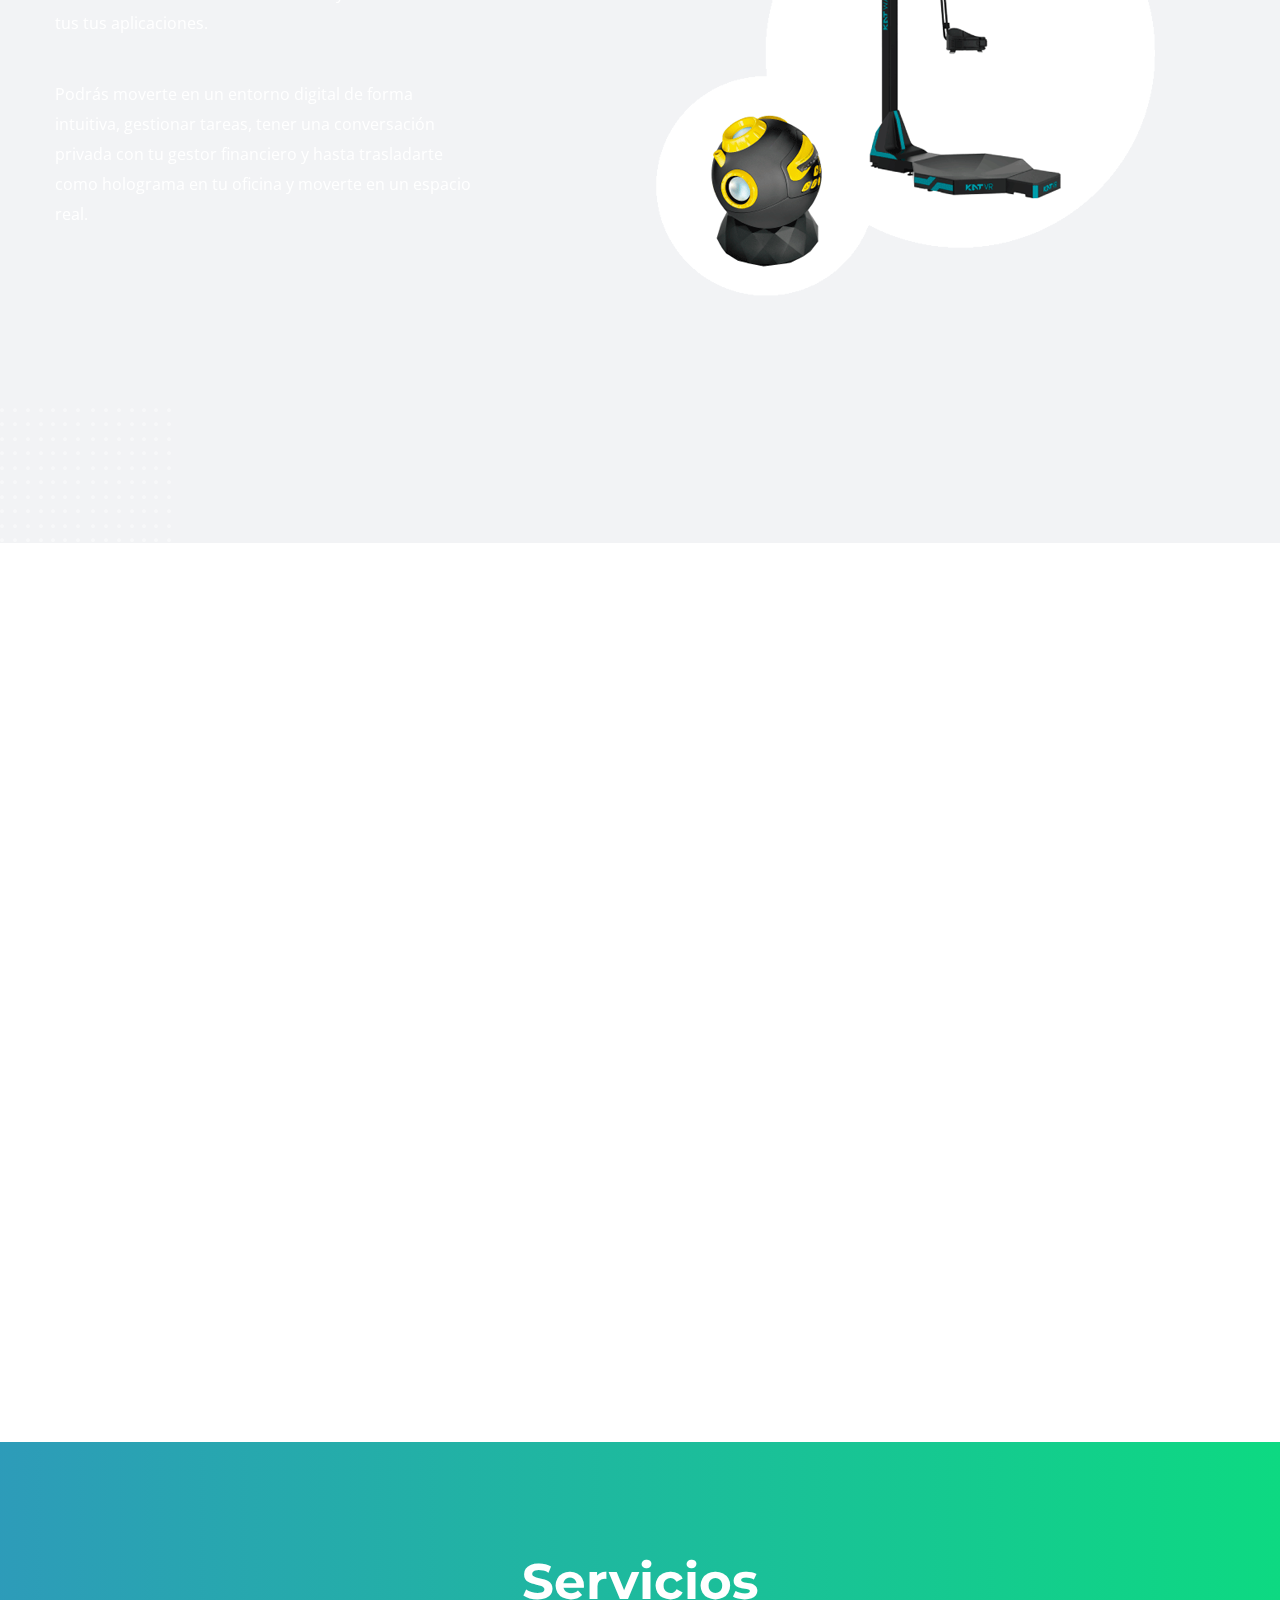
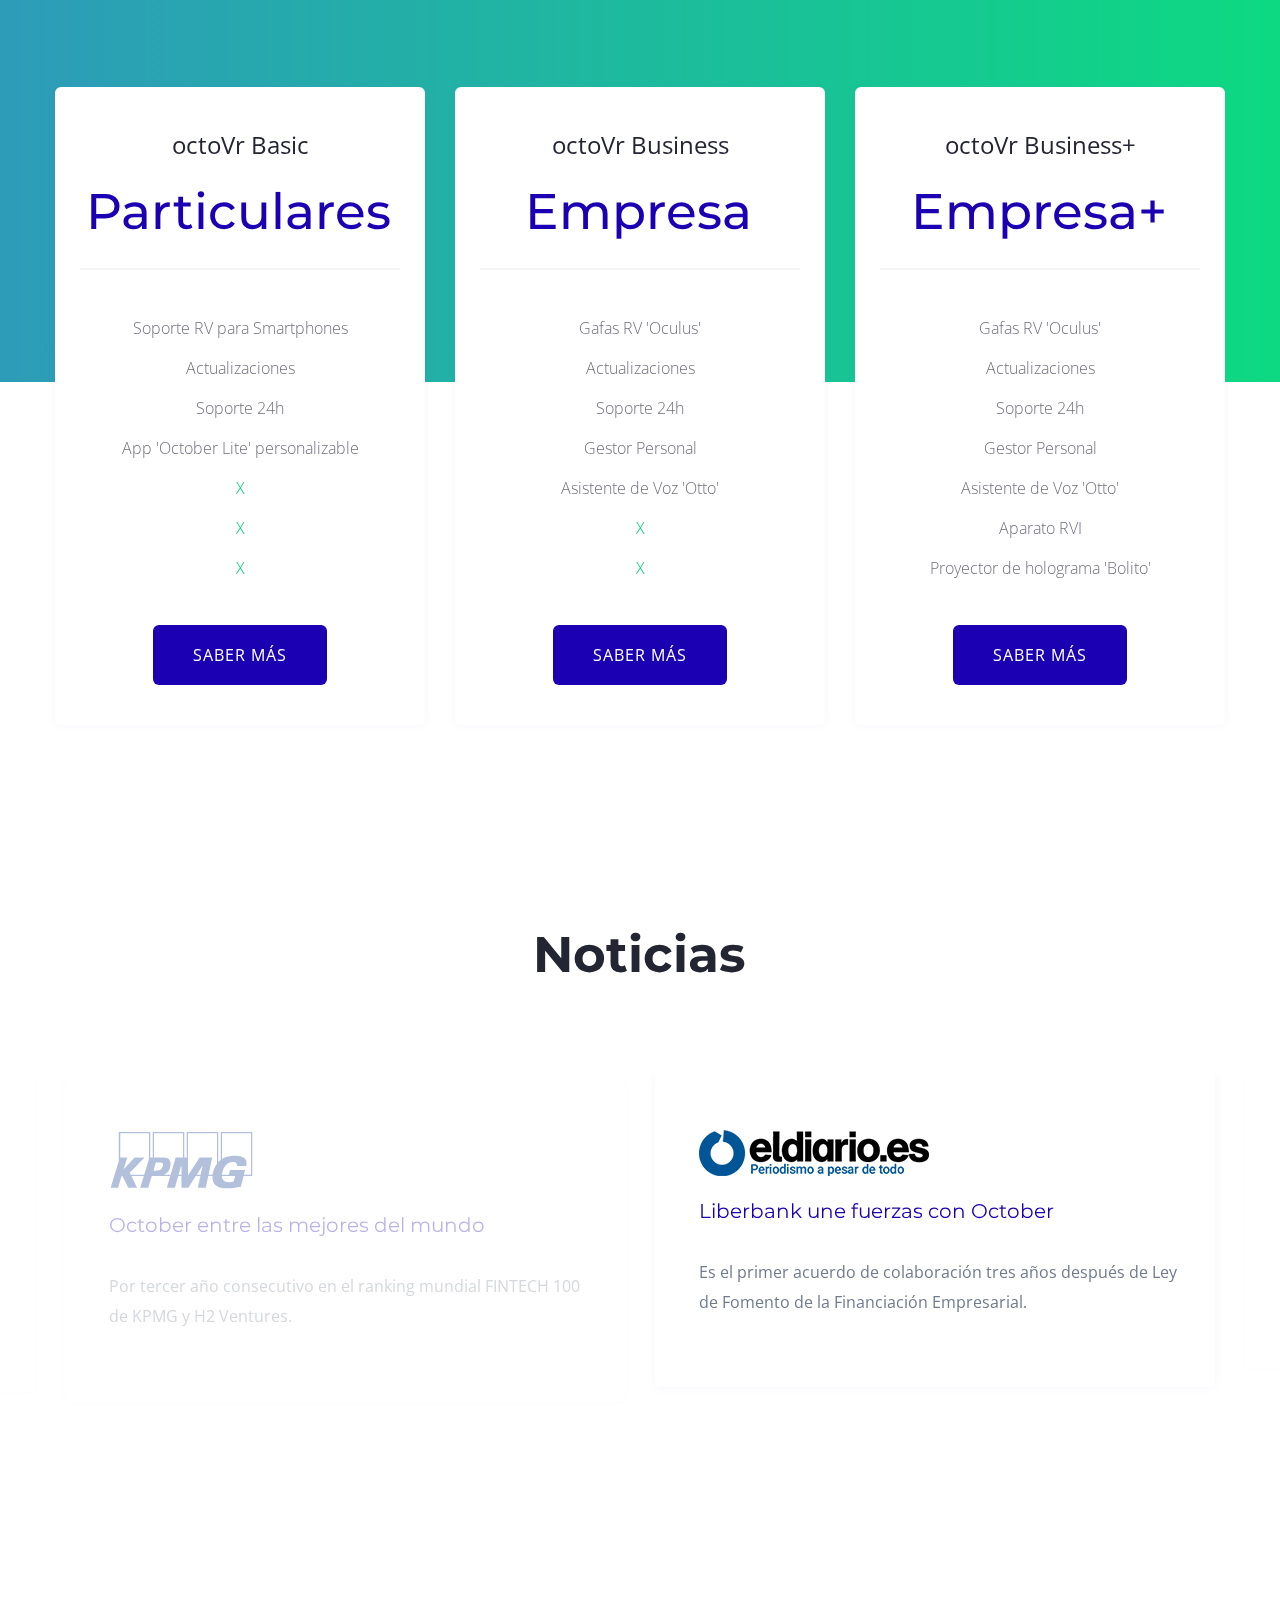
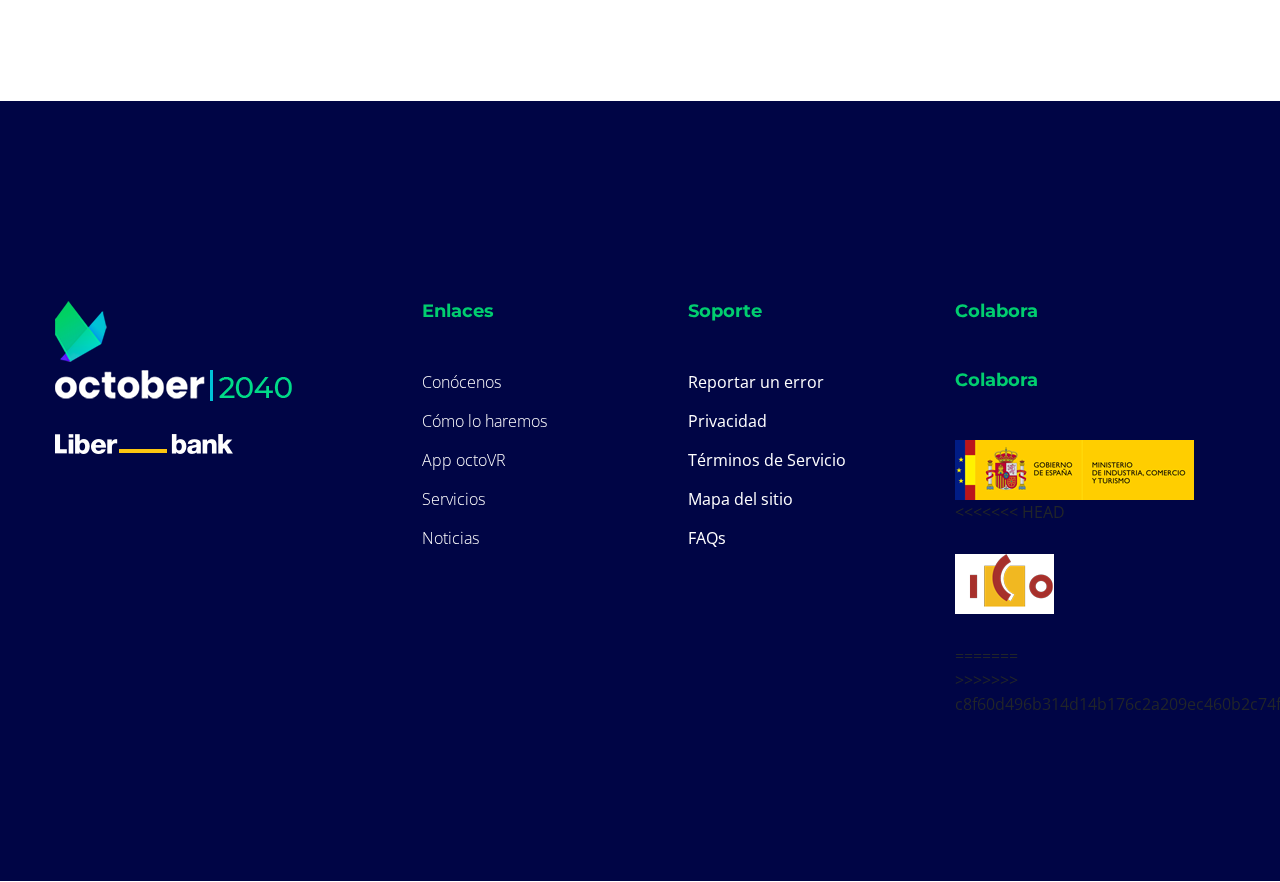
==== commit 44b5a81f: "Update index.html" ====
--- a/index.html
+++ b/index.html
@@ -133,7 +133,11 @@
                                 <div class="hero__caption">
                                 	<div id="hero">
                 		<video playsinline autoplay muted id="bgvideo" width="x" height="y">
+<<<<<<< HEAD
                 			<source src="assets/img/hero/october2040.mp4" type="video/mp4">
+=======
+                			<source src="assets/img/hero/october_backgroundnew4.mp4" type="video/mp4">
+>>>>>>> c8f60d496b314d14b176c2a209ec460b2c74f9ca
                 		</video>
                 	</div>
                                     <span data-animation="fadeInUp" data-delay=".4s">El futuro llega a nuestros pueblos</span>
@@ -607,16 +611,22 @@
                         
                     </div>
                     <div class="col-lg-3 col-md-6 col-sm-8">
+			    <div class="footer-tittle">
+				    <h4>Colabora</h4>
                         <div class="single-footer-caption mb-50">
                             <div class="footer-tittle">
                                 <h4>Colabora</h4>
                             <div class="footer-logo">
                                  <img src="assets/img/logo/logo-gob.jpg" alt="">
+<<<<<<< HEAD
                              </div>
                              <div class="footer-logo">
                                  <img src="assets/img/logo/secretaria_ico.png" alt="ICO">
                              </div>
                                  
+=======
+				</div>
+>>>>>>> c8f60d496b314d14b176c2a209ec460b2c74f9ca
                                 </div>
                              </div>
                              <!-- Form -->
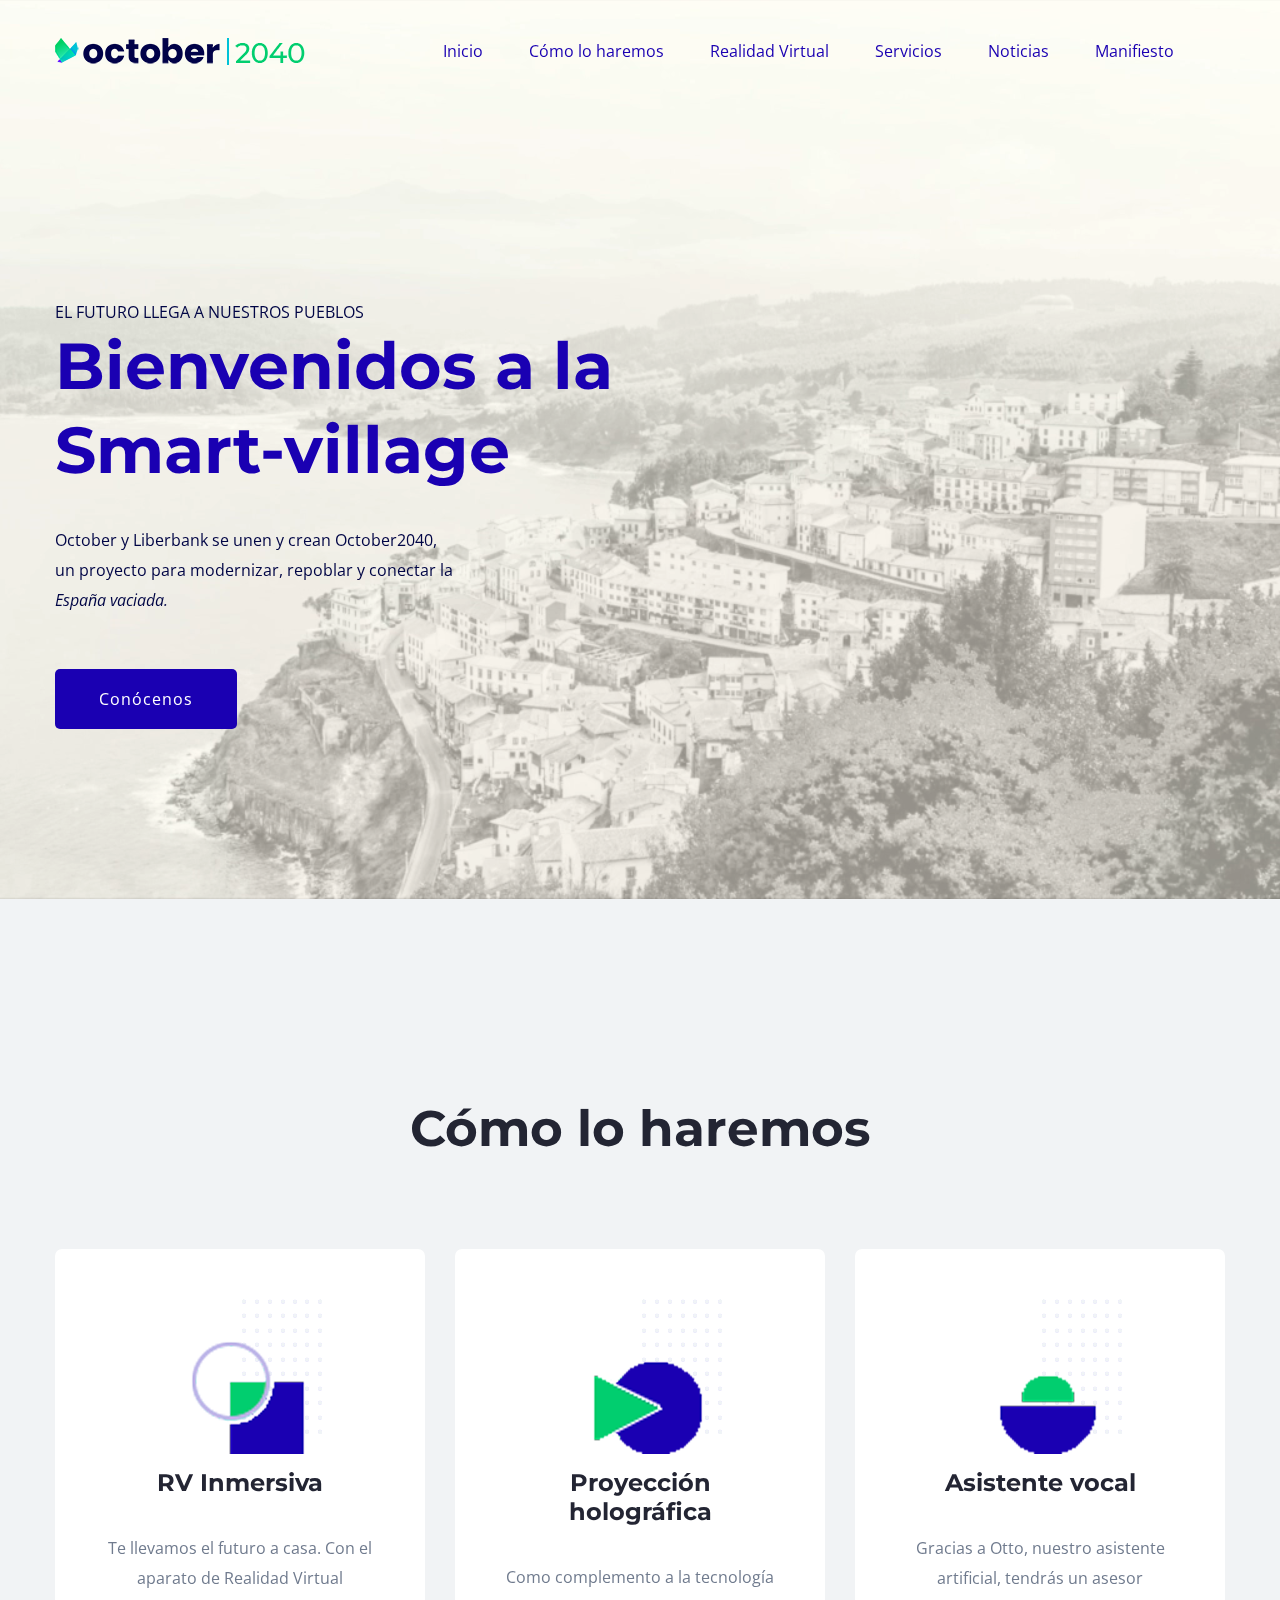
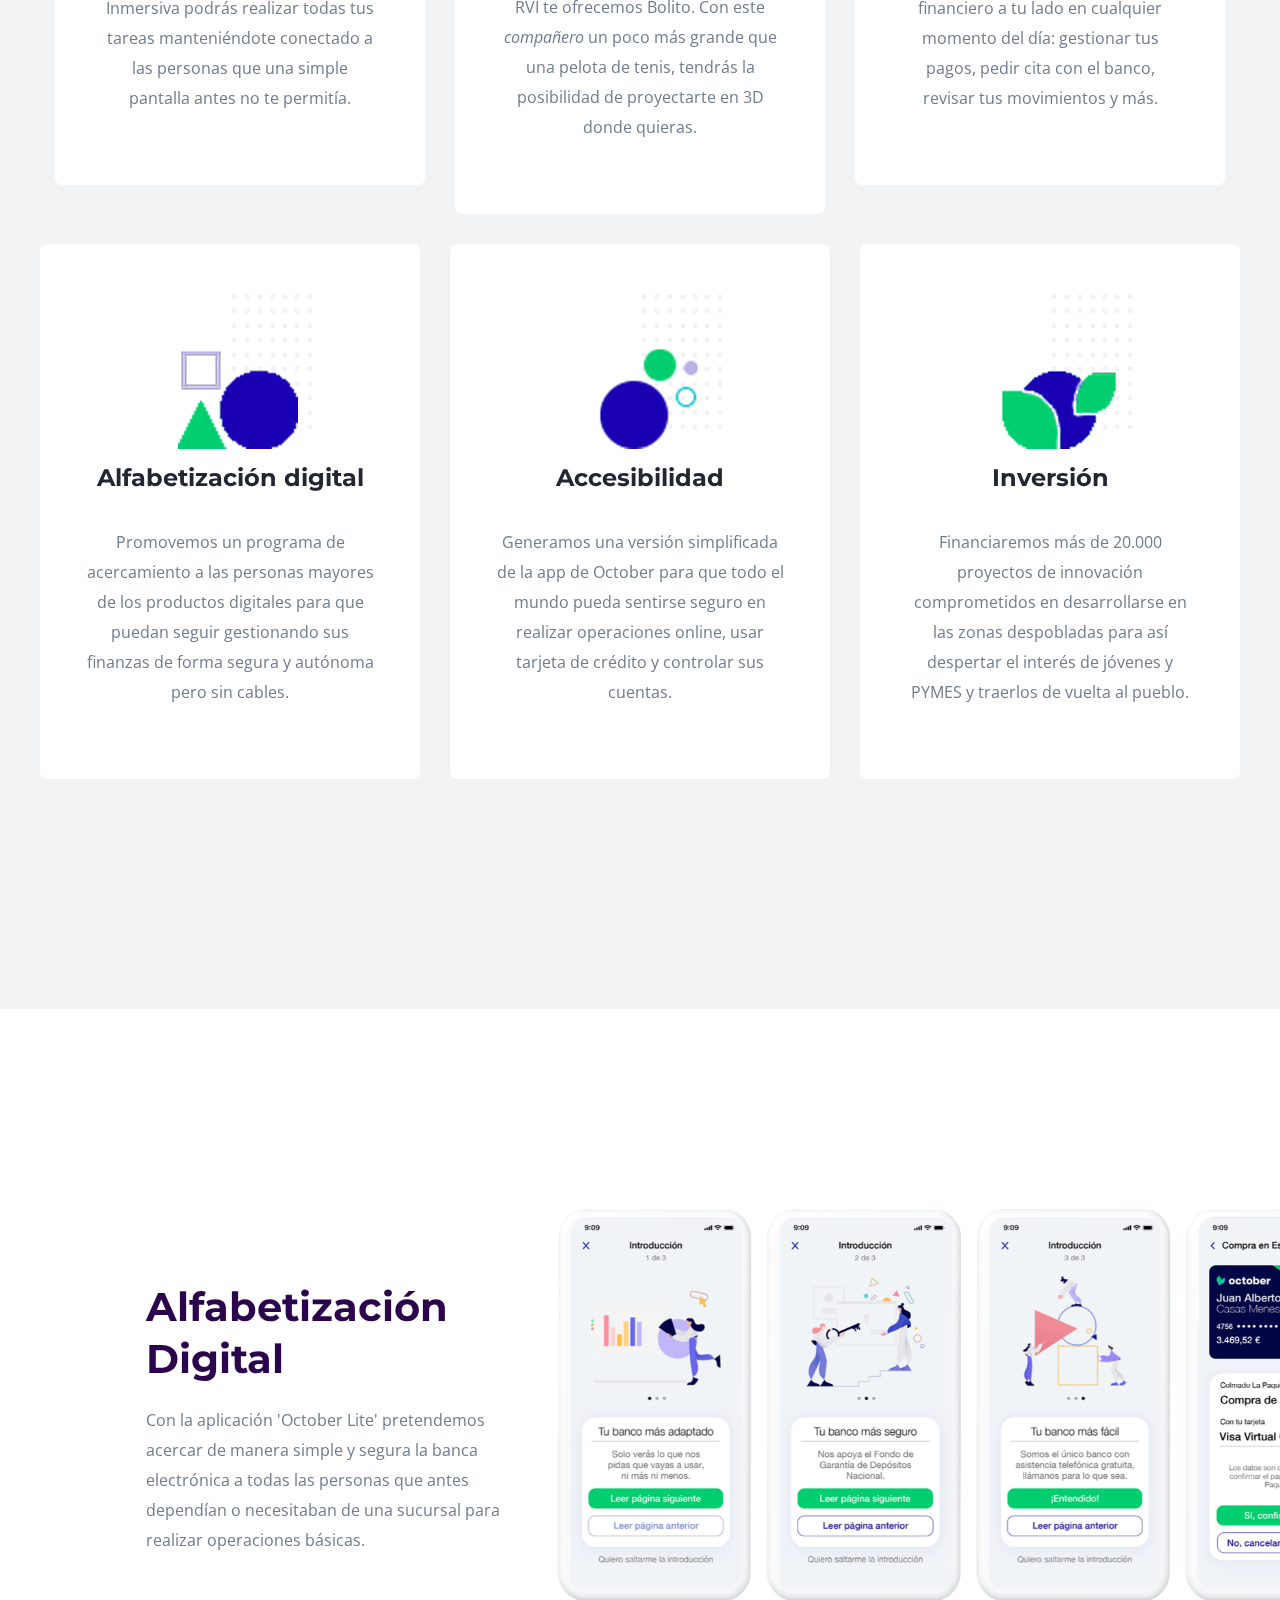
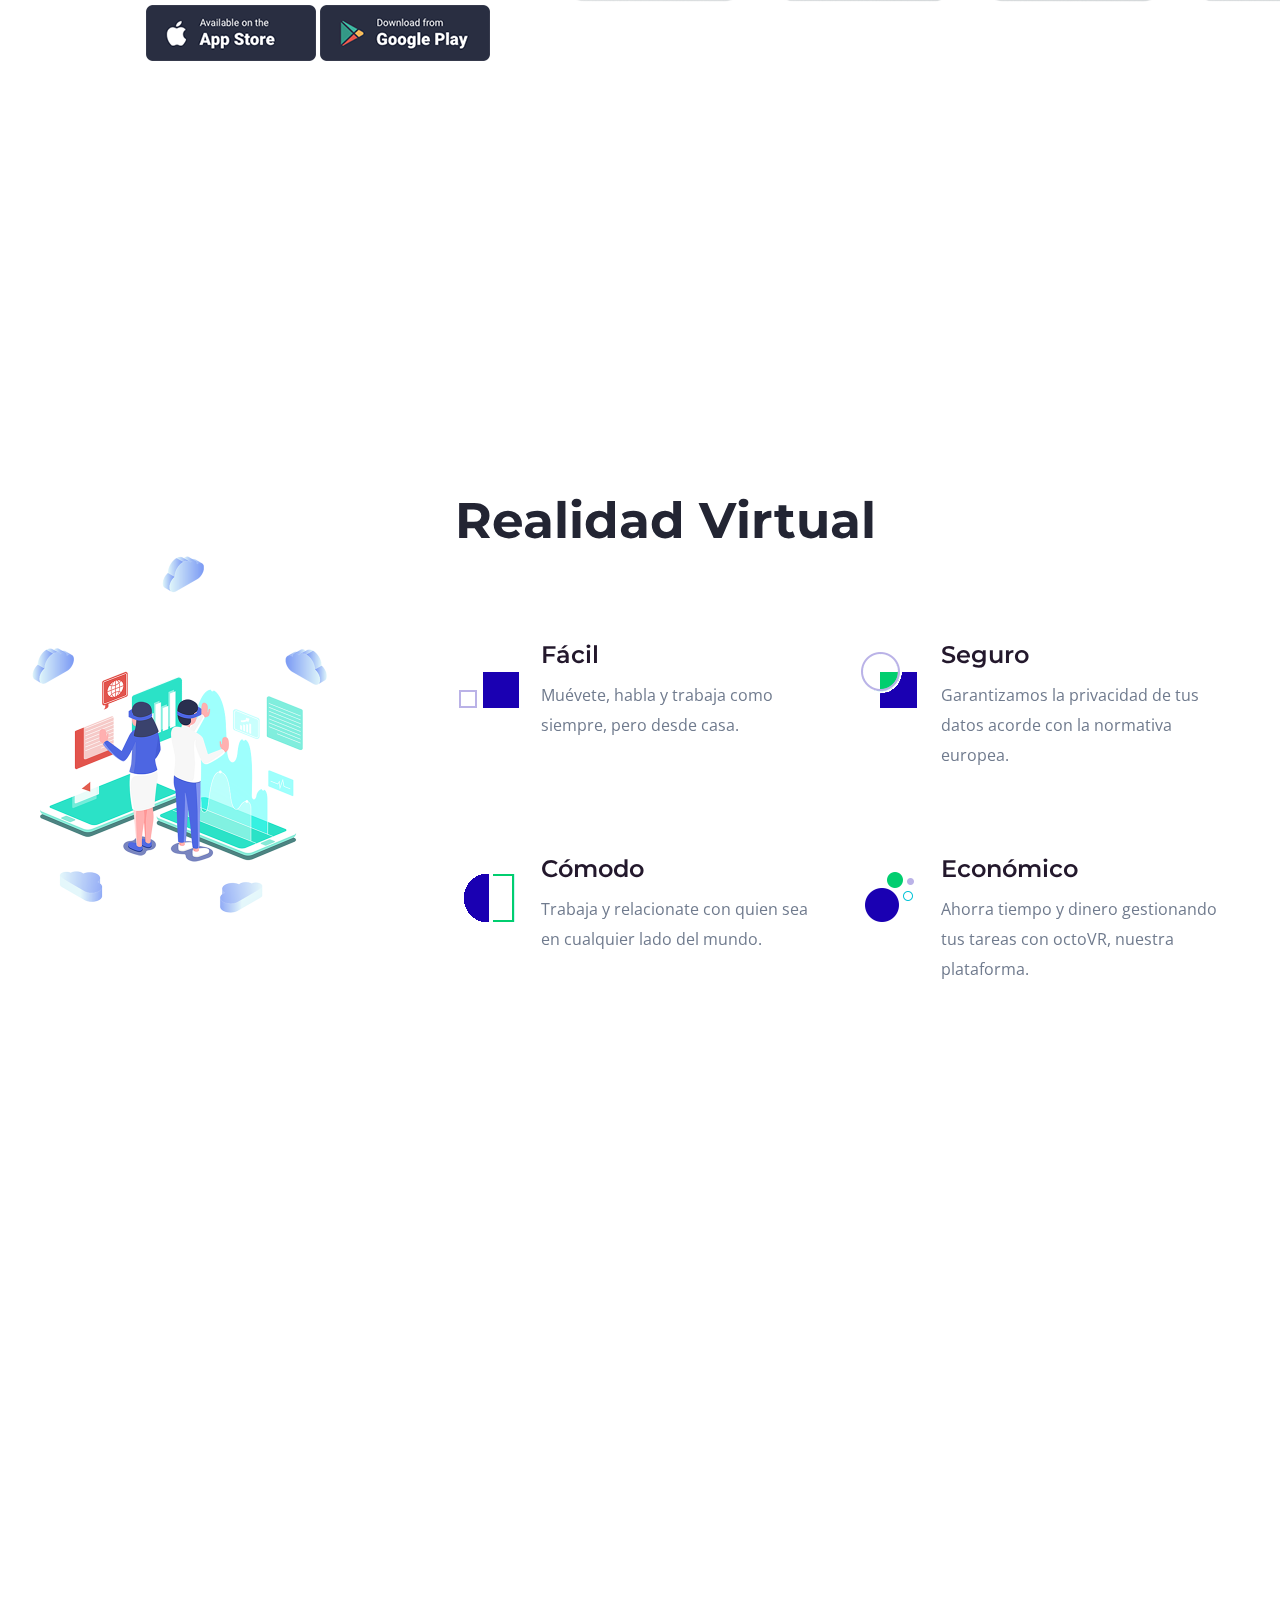
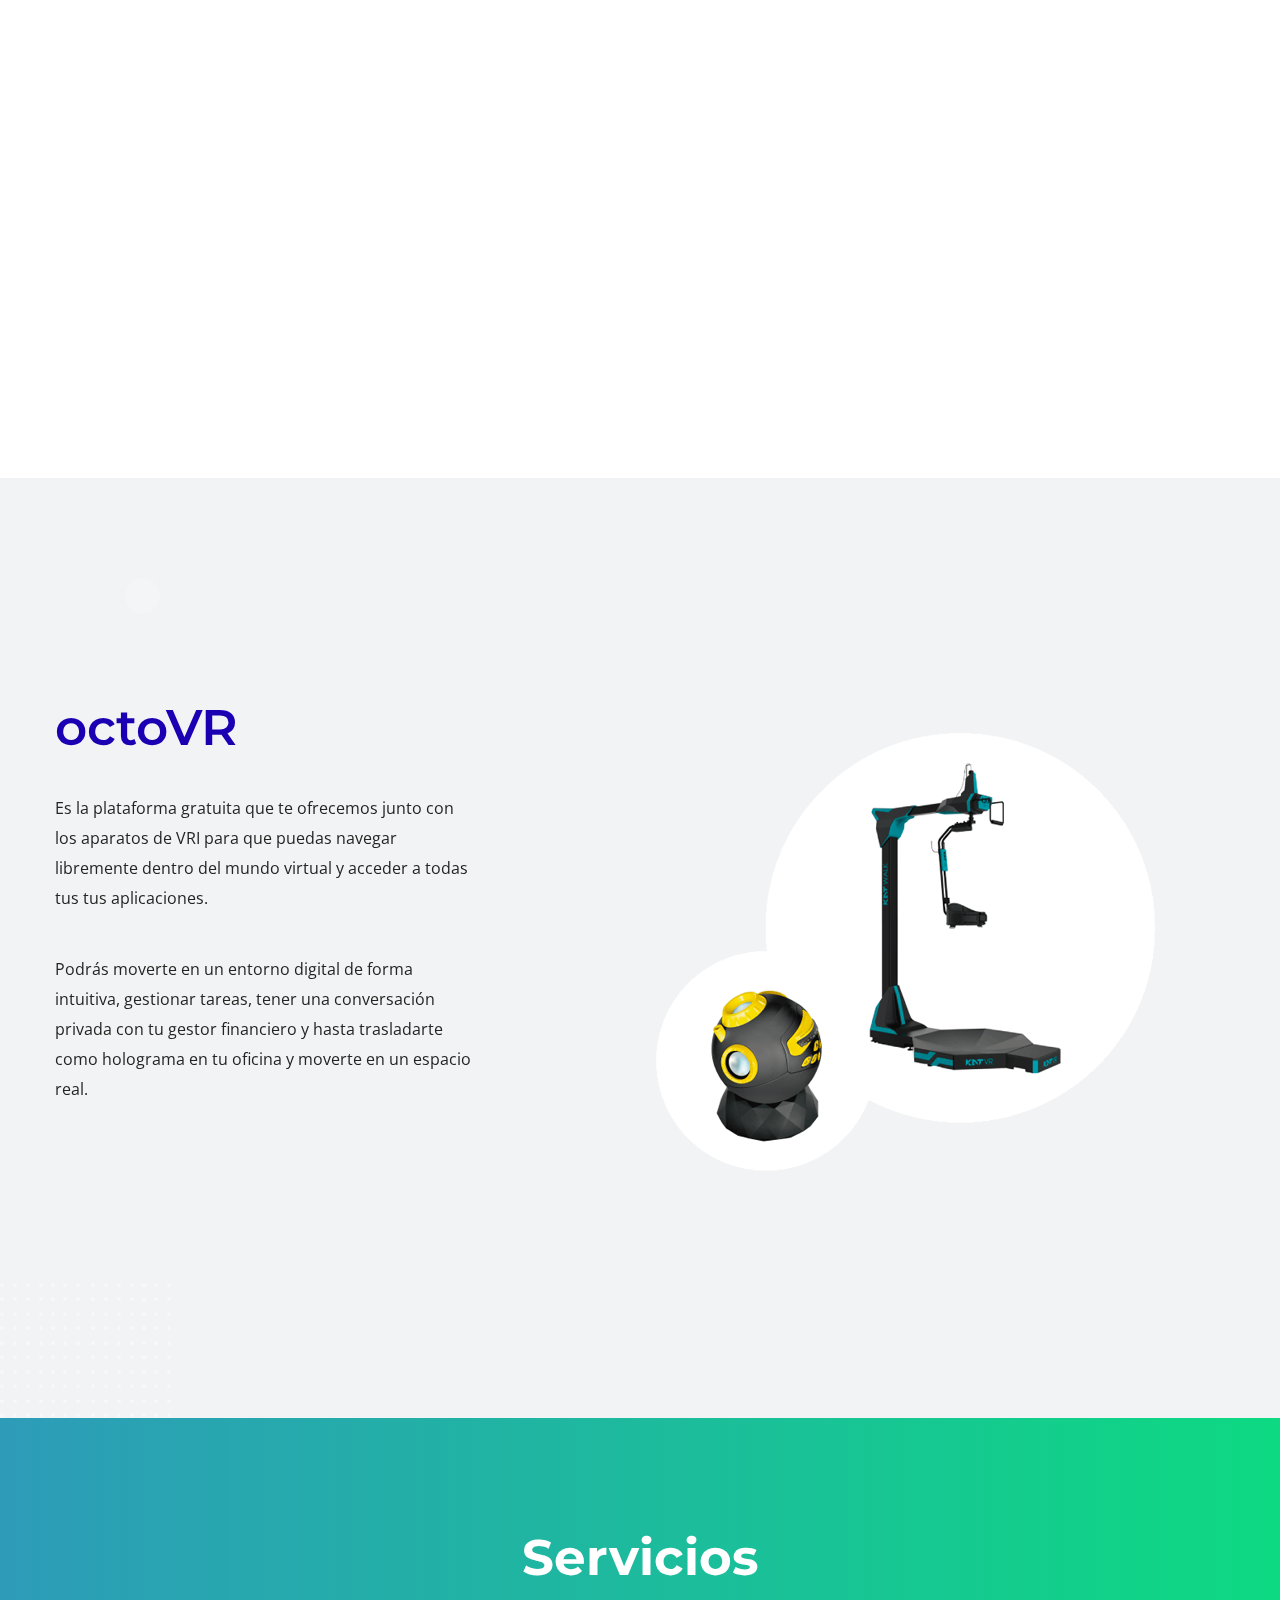
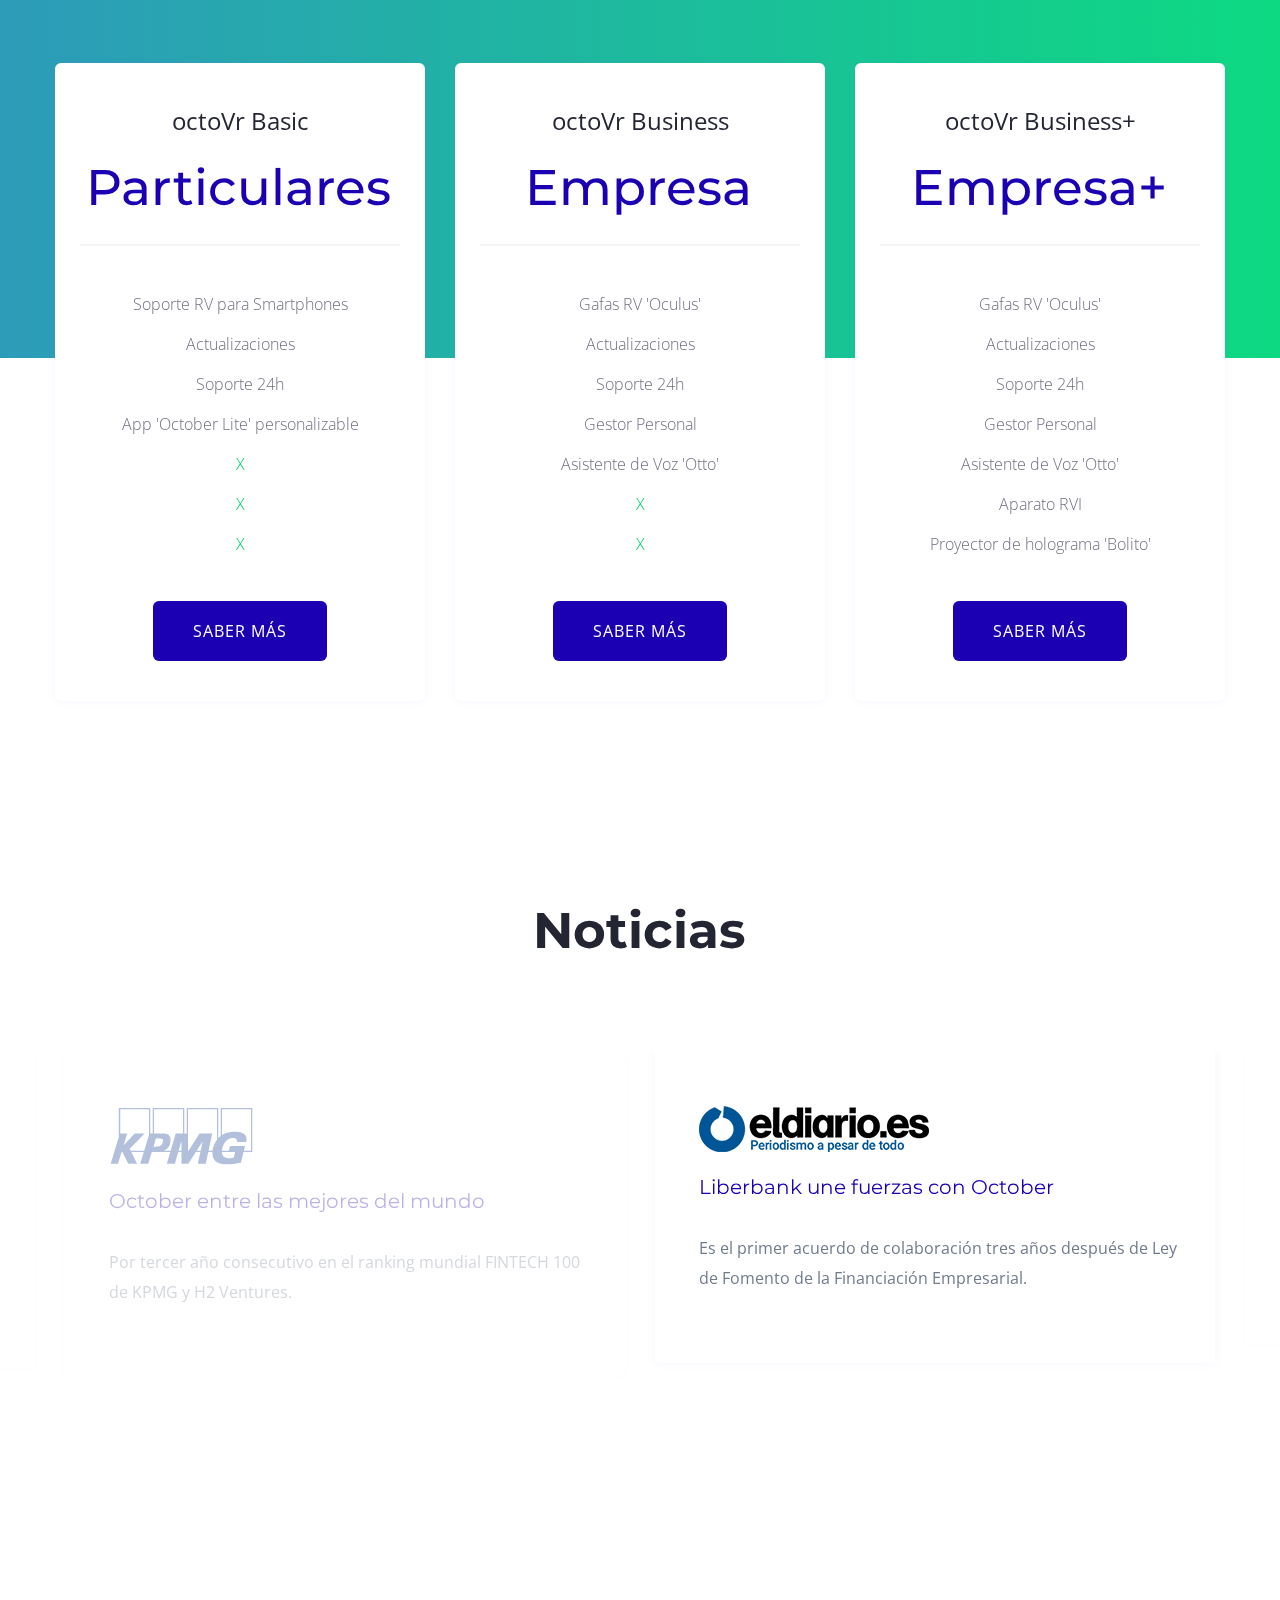
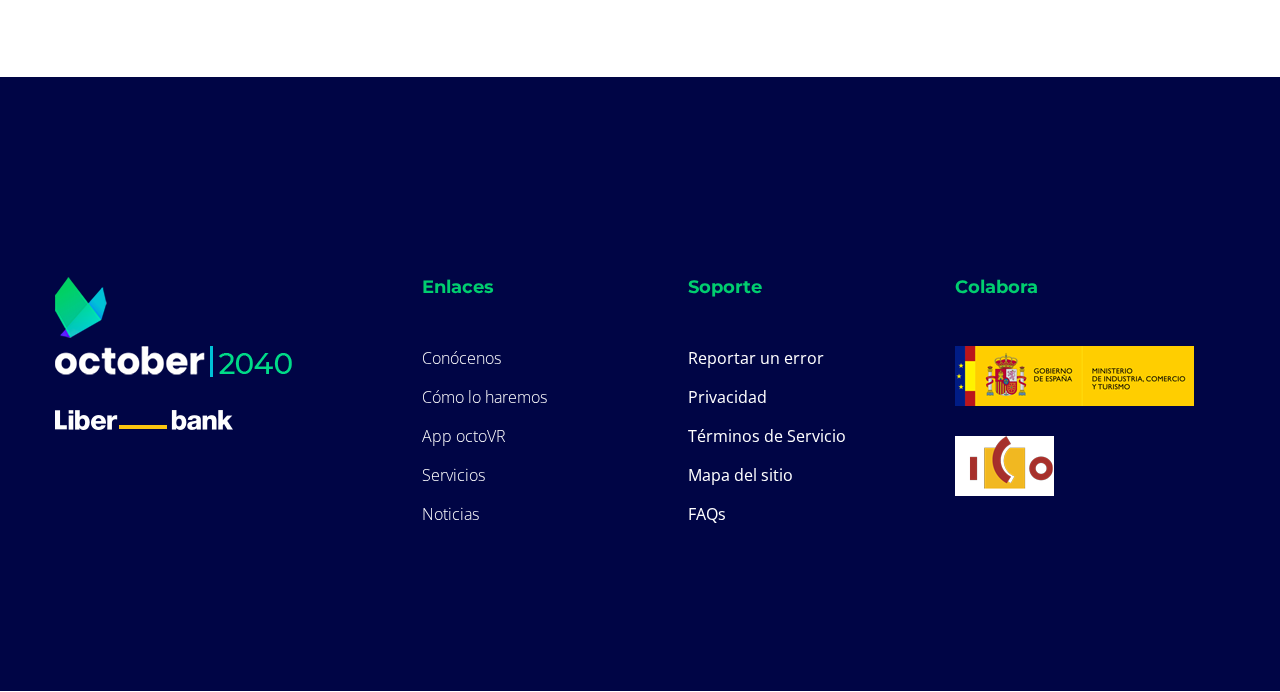
==== commit b289cb98: "subida madrugada" ====
--- a/index.html
+++ b/index.html
@@ -133,14 +133,14 @@
                                 <div class="hero__caption">
                                 	<div id="hero">
                 		<video playsinline autoplay muted id="bgvideo" width="x" height="y">
-<<<<<<< HEAD
+
                 			<source src="assets/img/hero/october2040.mp4" type="video/mp4">
-=======
+
                 			<source src="assets/img/hero/october_backgroundnew4.mp4" type="video/mp4">
->>>>>>> c8f60d496b314d14b176c2a209ec460b2c74f9ca
+
                 		</video>
                 	</div>
-                                    <span data-animation="fadeInUp" data-delay=".4s">El futuro llega a nuestros pueblos</span>
+                                    <span data-animation="fadeInUp" data-delay=".4s" color="#000545">El futuro llega a nuestros pueblos</span>
                                     <h1 data-animation="fadeInUp" data-delay=".6s">Bienvenidos a la Smart-village</h1>
                                     <p data-animation="fadeInUp" data-delay=".8s">October y Liberbank se unen y crean October2040,<br> un proyecto para modernizar, repoblar y conectar la <i>España vaciada.</i>
                                     </p>
@@ -179,7 +179,7 @@
                     <div class="col-xl-4 col-lg-4 col-md-6">
                         <div class="services-caption text-center mb-30">
                             <div class="service-icon">
-                                <span class="flaticon-businessman"></span>
+                                <span class="flaticon-businessman"><img src="assets/img/icons/icono9_120.png"></span>
                             </div> 
                             <div class="service-cap">
                                 <h4><a href="#">RV Inmersiva</a></h4>
@@ -190,7 +190,7 @@
                     <div class="col-xl-4 col-lg-4 col-md-6">
                         <div class="services-caption text-center mb-30">
                             <div class="service-icon">
-                                <span class="flaticon-plane"></span>
+                                <span class="flaticon-plane"><img src="assets/img/icons/icono3_120.png"></span>
                             </div> 
                             <div class="service-cap">
                                 <h4><a href="#">Proyección holográfica</a></h4>
@@ -201,7 +201,7 @@
                     <div class="col-xl-4 col-lg-4 col-md-6">
                         <div class="services-caption text-center mb-30">
                             <div class="service-icon">
-                                <span class="flaticon-plane"></span>
+                                <span class="flaticon-plane"><img src="assets/img/icons/icono4_120.png"></span>
                             </div> 
                             <div class="service-cap">
                                 <h4><a href="#">Asistente vocal</a></h4>
@@ -213,7 +213,7 @@
                     <div class="col-xl-4 col-lg-4 col-md-6">
                         <div class="services-caption text-center mb-30">
                             <div class="service-icon">
-                                <span class="flaticon-businessman"></span>
+                                <span class="flaticon-businessman"><img src="assets/img/icons/icono7_120.png"></span>
                             </div> 
                             <div class="service-cap">
                                 <h4><a href="#">Alfabetización digital</a></h4>
@@ -224,7 +224,7 @@
                     <div class="col-xl-4 col-lg-4 col-md-6">
                         <div class="services-caption text-center mb-30">
                             <div class="service-icon">
-                                <span class="flaticon-businessman"></span>
+                                <span class="flaticon-businessman"><img src="assets/img/icons/icono5_120.png"></span>
                             </div> 
                             <div class="service-cap">
                                 <h4><a href="#">Accesibilidad</a></h4>
@@ -235,7 +235,7 @@
                     <div class="col-xl-4 col-lg-4 col-md-6">
                         <div class="services-caption text-center mb-30">
                             <div class="service-icon">
-                                <span class="flaticon-plane"></span>
+                                <span class="flaticon-plane"><img src="assets/img/icons/icono10_120.png"></span>
                             </div> 
                             <div class="service-cap">
                                 <h4><a href="#">Inversión</a></h4>
@@ -358,36 +358,9 @@
             </div>
         </section>
         <!-- realidad virtual End -->
-         <!-- octoVR  Start-->
-        <div class="available-app-area" id="octovr">
-            <div class="container">
-                <div class="row d-flex justify-content-between">
-                    <div class="col-xl-5 col-lg-6">
-                        <div class="app-caption">
-                            <div class="section-tittle section-tittle3">
-                                <h2>octoVR</h2>
-                                <p>Es la plataforma gratuita que te ofrecemos junto con los aparatos de VRI para que puedas navegar libremente dentro del mundo virtual y acceder a todas tus tus aplicaciones.</p>
-                                <p>Podrás moverte en un entorno digital de forma intuitiva, gestionar tareas, tener una conversación privada con tu gestor financiero y hasta trasladarte como holograma en tu oficina y moverte en un espacio real.</p>
-                                
-                            </div>
-                        </div>
-                    </div>
-                    <div class="col-xl-6 col-lg-6">
-                        
-                            <img src="assets/img/gallery/octovr_silla.png" alt="">
-                        
-                    </div>
-                </div>
-            </div>
-            <!-- Shape -->
-            <div class="app-shape">
-                <img src="assets/img/shape/app-shape-top.png" alt="" class="app-shape-top heartbeat d-none d-lg-block">
-                <img src="assets/img/shape/app-shape-left.png" alt="" class="app-shape-left d-none d-xl-block">
-                <!-- <img src="assets/img/shape/app-shape-right.png" alt="" class="app-shape-right bounce-animate "> -->
-            </div>
-        </div>
-        <!-- octoVR End-->
-              <!-- Slider Area Start-->
+         
+        
+              <!-- video Area Start-->
     
         <div class="slider-area ">
             <div class="slider-active">
@@ -409,7 +382,37 @@
                 </div>
             </div>
         </div>
-        <!-- Slider Area End -->
+         <!-- video Area End -->
+        <!-- octoVR  Start-->
+       
+        <div class="available-app-area" id="octovr">
+            <div class="container">
+                <div class="row d-flex justify-content-between">
+                    <div class="col-xl-5 col-lg-6">
+                        <div class="app-caption">
+                            <div class="section-tittle section-tittle3">
+                                <h2>octoVR</h2>
+                                <p>Es la plataforma gratuita que te ofrecemos junto con los aparatos de VRI para que puedas navegar libremente dentro del mundo virtual y acceder a todas tus tus aplicaciones.</p>
+                                <p>Podrás moverte en un entorno digital de forma intuitiva, gestionar tareas, tener una conversación privada con tu gestor financiero y hasta trasladarte como holograma en tu oficina y moverte en un espacio real.</p>
+                                
+                            </div>
+                        </div>
+                    </div>
+                    <div class="col-xl-6 col-lg-6">
+                        
+                            <img src="assets/img/gallery/octovr_silla.png" alt="">
+                        
+                    </div>
+                </div>
+            </div>
+            <!-- Shape -->
+            <div class="app-shape">
+                <img src="assets/img/shape/app-shape-top.png" alt="" class="app-shape-top heartbeat d-none d-lg-block">
+                <img src="assets/img/shape/app-shape-left.png" alt="" class="app-shape-left d-none d-xl-block">
+                <!-- <img src="assets/img/shape/app-shape-right.png" alt="" class="app-shape-right bounce-animate "> -->
+            </div>
+        </div>
+        <!-- octoVR End-->
         <!-- Servicios para el "gradient" añadir .best-pricing a section-->
         <section class="best-pricing pricing-padding" id="servicios">
             <div class="container">
@@ -614,19 +617,16 @@
 			    <div class="footer-tittle">
 				    <h4>Colabora</h4>
                         <div class="single-footer-caption mb-50">
-                            <div class="footer-tittle">
-                                <h4>Colabora</h4>
                             <div class="footer-logo">
                                  <img src="assets/img/logo/logo-gob.jpg" alt="">
-<<<<<<< HEAD
+
                              </div>
                              <div class="footer-logo">
                                  <img src="assets/img/logo/secretaria_ico.png" alt="ICO">
                              </div>
                                  
-=======
+
 				</div>
->>>>>>> c8f60d496b314d14b176c2a209ec460b2c74f9ca
                                 </div>
                              </div>
                              <!-- Form -->
--- a/assets/css/style.css
+++ b/assets/css/style.css
@@ -41,6 +41,13 @@
 
 .theme-color {
     color: #8f1bdc
+}
+
+.center-image {
+  display: block;
+  margin-left: auto;
+  margin-right: auto;
+  width: 75%;
 }
 
 .hero-background {
@@ -5554,7 +5561,7 @@
 
 .slider-area .hero__caption span {
     display: inline-block;
-    color: #ffffff;
+    color: #000545;
     font-size: 16px;
     text-transform: uppercase;
     margin-bottom: 20px
@@ -5564,7 +5571,7 @@
 .slider-area .hero__caption h1 {
     font-size: 65px;
     font-weight: 700;
-    color: #ffffff;
+    color: #1a00b2;
     font-family: "Montserrat", sans-serif;
     line-height: 1.3;
     margin-bottom: 32px
@@ -5594,7 +5601,7 @@
 .slider-area .hero__caption p {
     margin-bottom: 54px;
     padding-right: 155px;
-    color: #ffffff;
+    color: #000545;
 }
 
 @media only screen and (min-width: 768px) and (max-width: 991px) {
@@ -5879,16 +5886,14 @@
 
 .service-area .services-caption .service-icon span {
     position: relative;
-    color: #fff;
     font-size: 40px;
     height: 105px;
     width: 105px;
     display: block;
     line-height: 105px;
+    text-align: center;
+    margin-bottom: 30px;
     border-radius: 50%;
-    text-align: center;
-    background: #1A00B2;
-    margin-bottom: 42px;
     -webkit-transition: .5s;
     -moz-transition: .5s;
     -o-transition: .5s;
@@ -5904,7 +5909,7 @@
 }
 
 .service-area .services-caption .service-cap h4 a:hover {
-    color: #01ce6f
+    color: #F2F3F5
 }
 
 .services-caption:hover {
@@ -5916,7 +5921,6 @@
 }
 
 .services-caption:hover .service-icon span {
-    background: #01ce6f
 }
 
 .services-caption.active {
@@ -6398,13 +6402,13 @@
 }
 
 .available-app-area .app-caption .section-tittle3 h2 {
-    color: #fff;
+    color: #1a00b2;
     margin-bottom: 35px;
     font-weight: 600
 }
 
 .available-app-area .app-caption p {
-    color: #fff;
+    color: #232523;
     padding-right: 52px;
     padding-bottom: 26px
 }
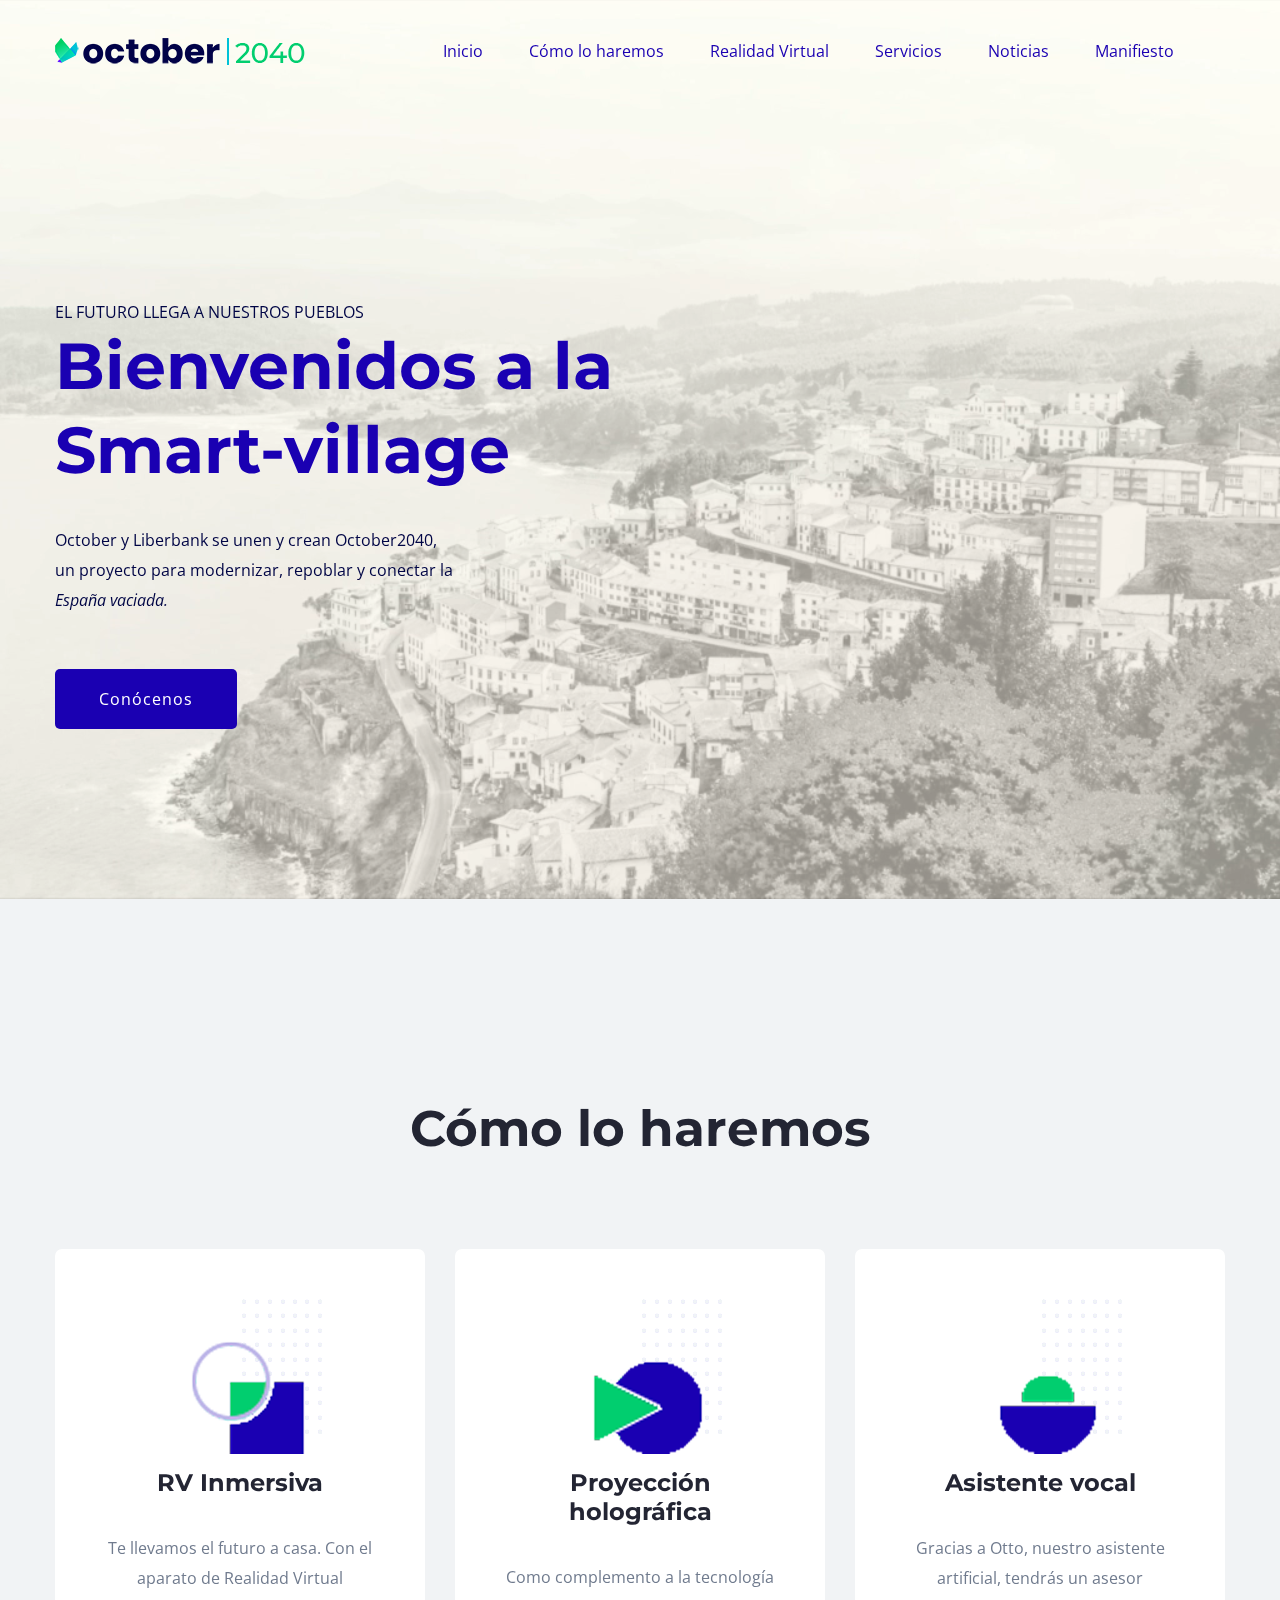
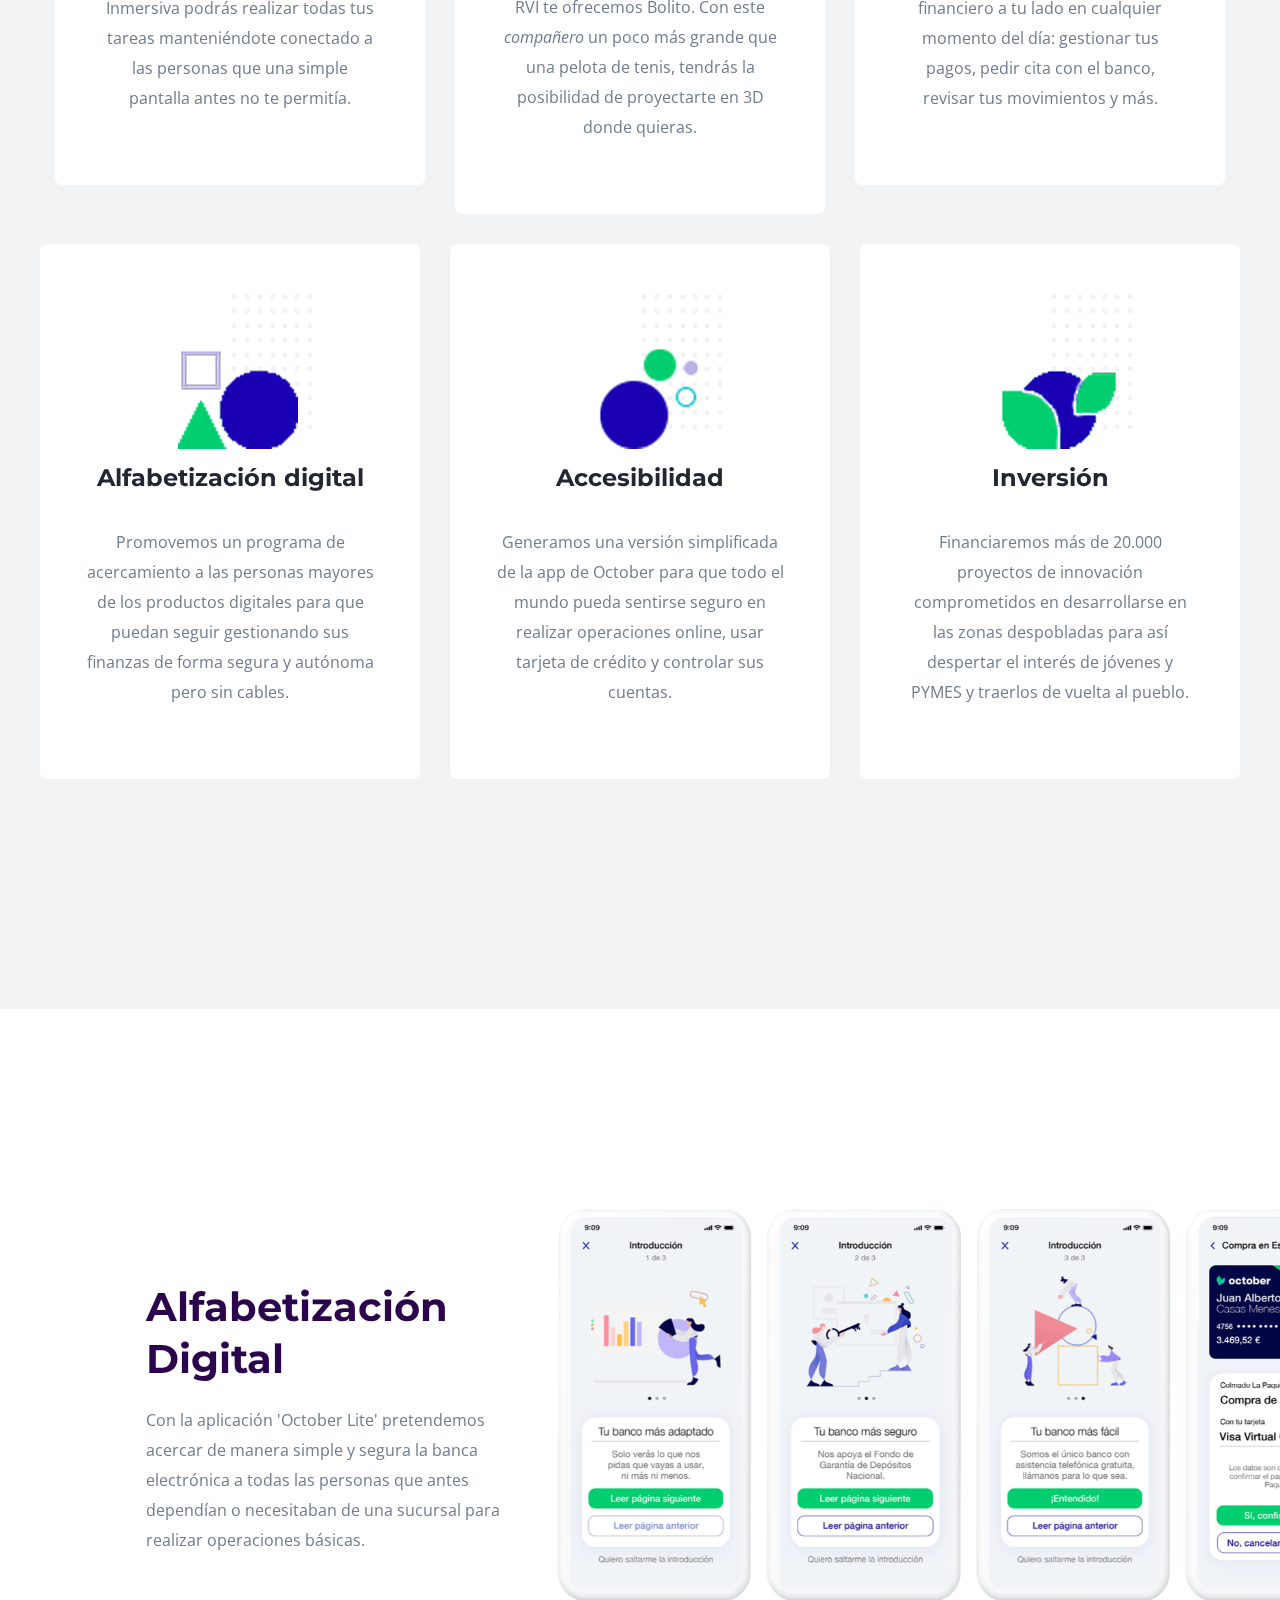
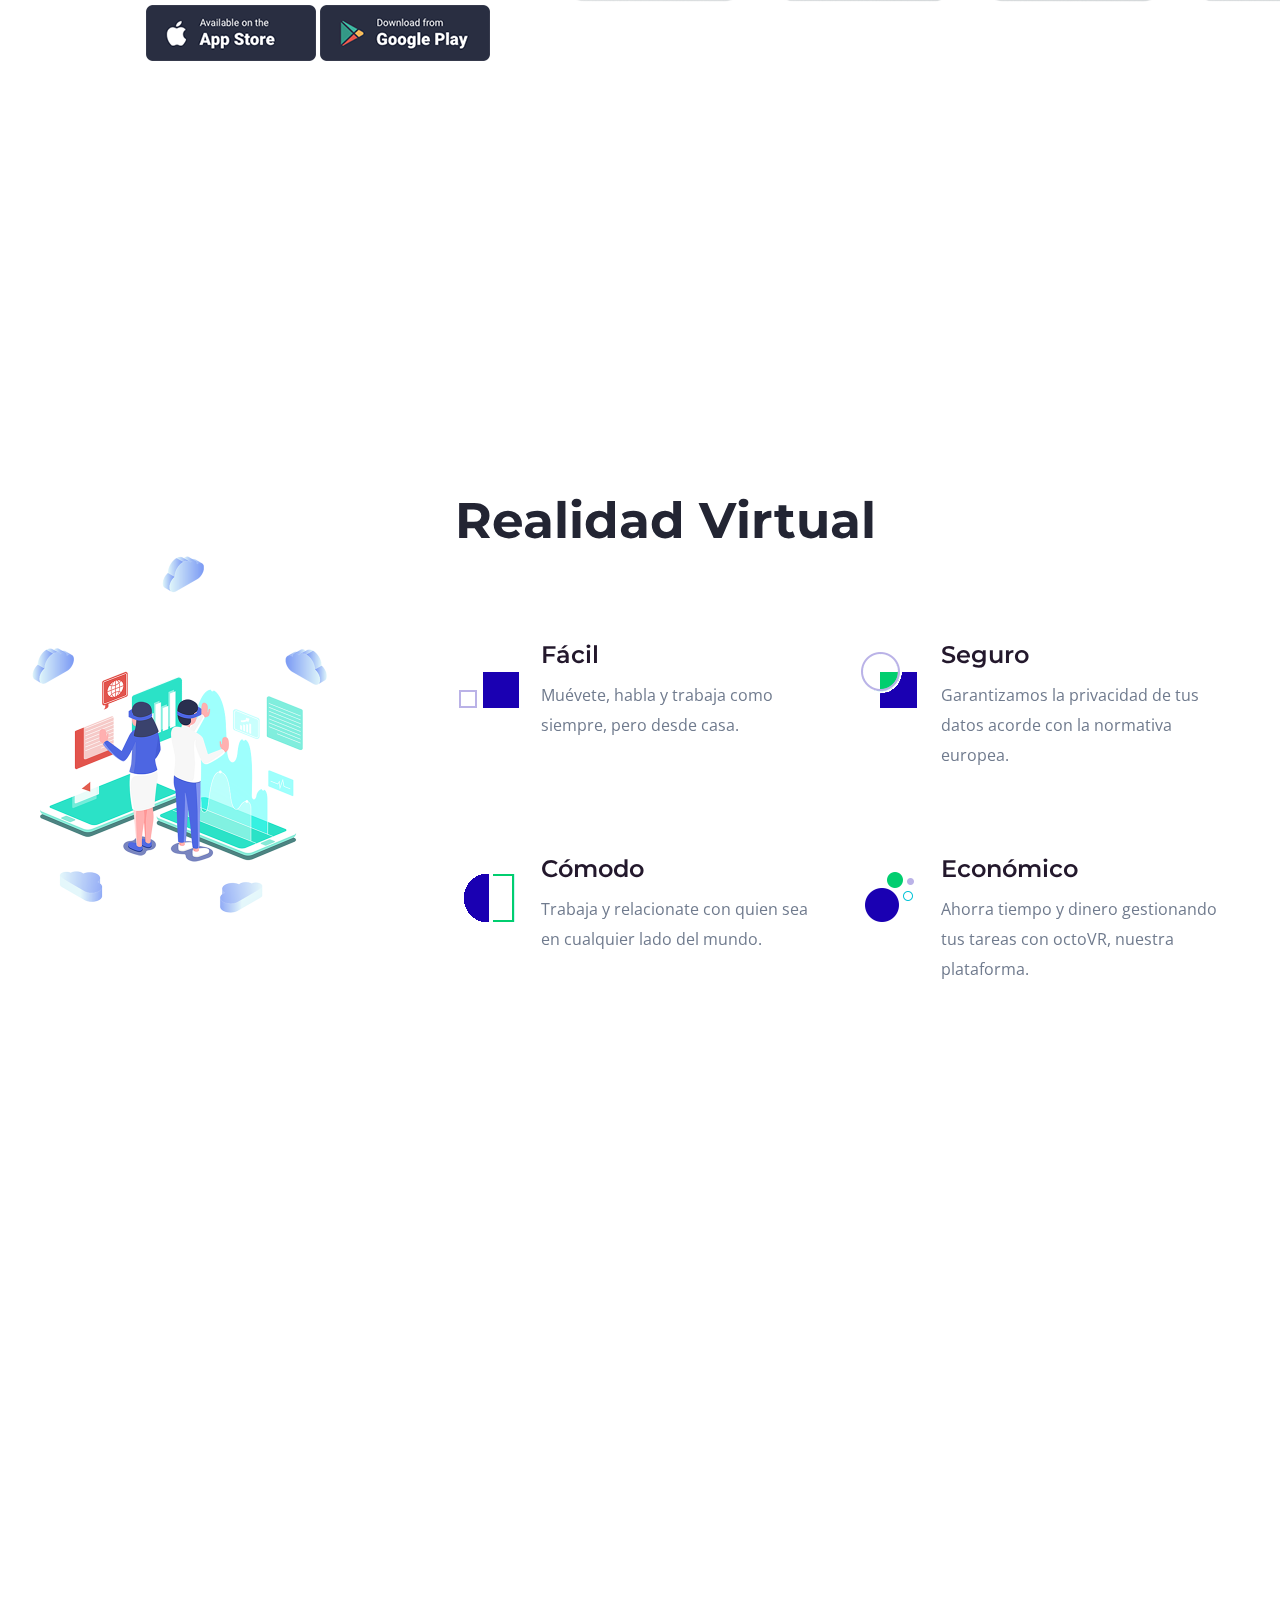
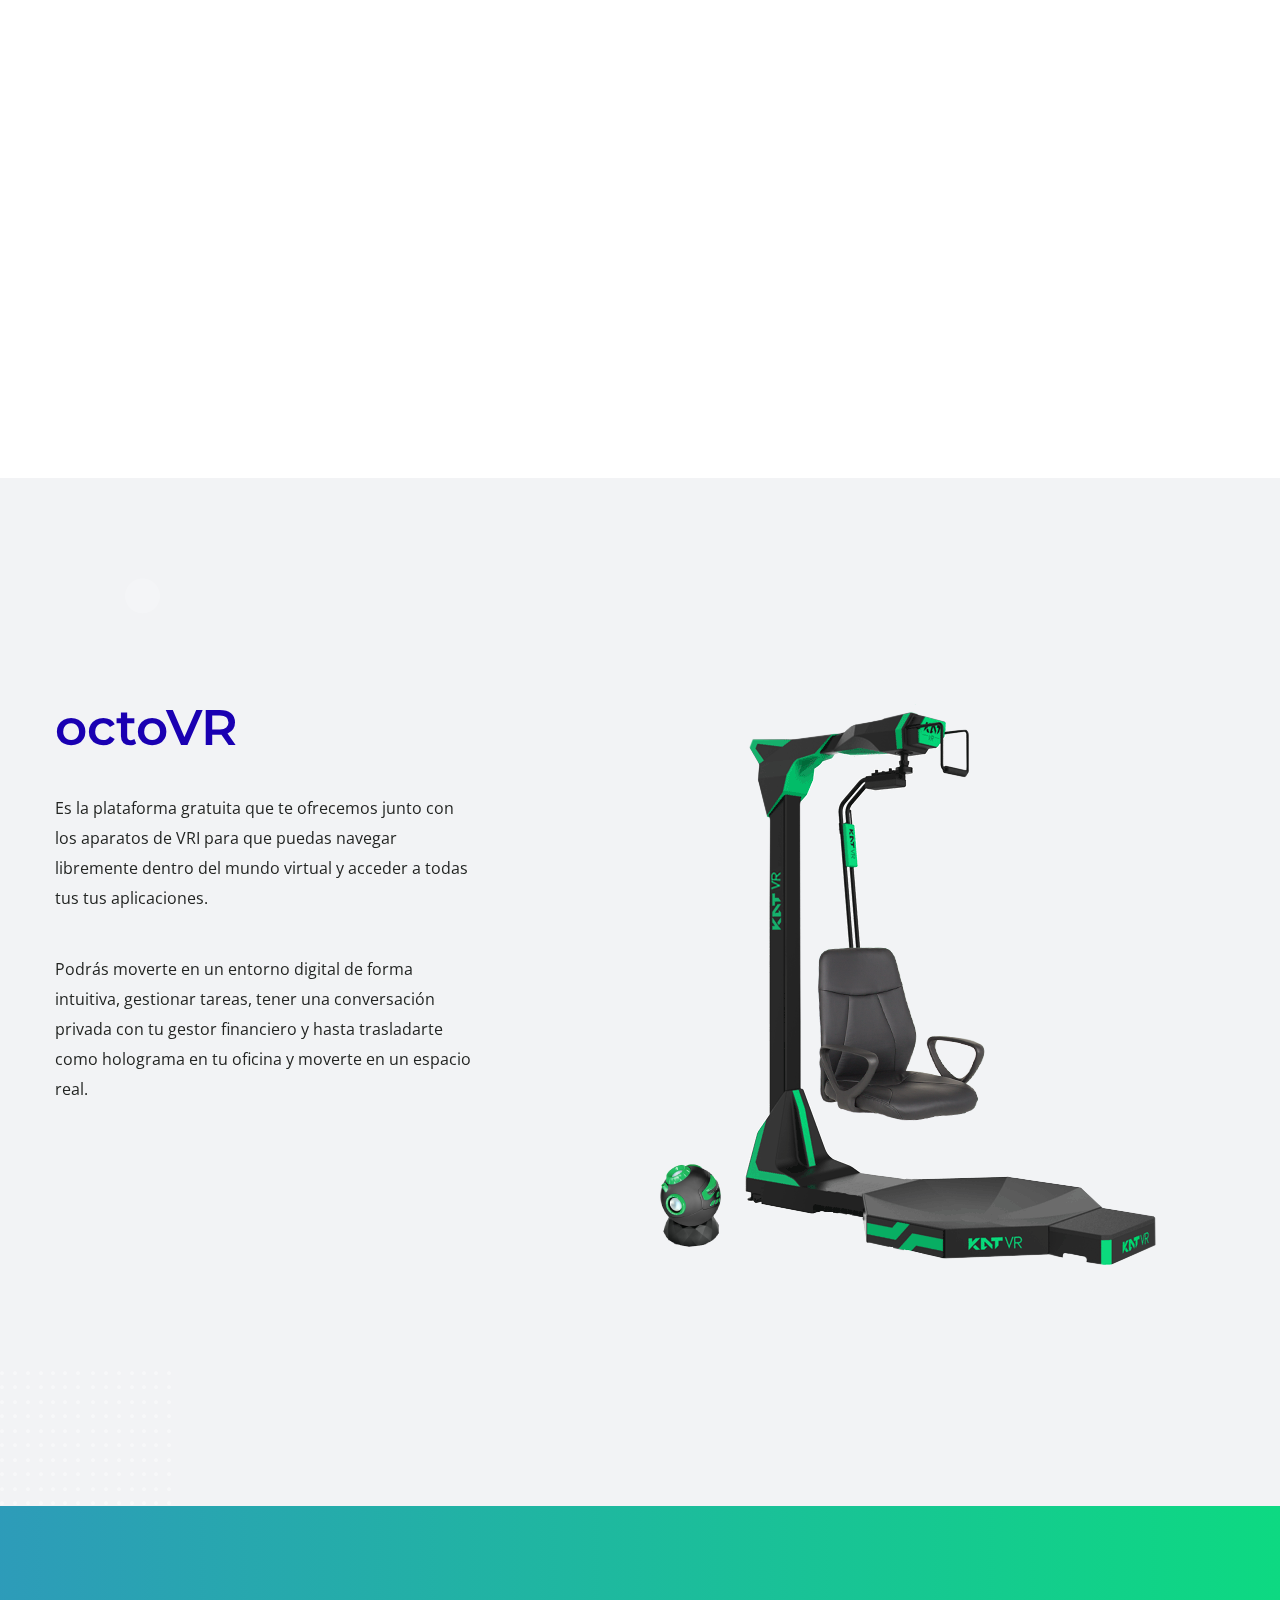
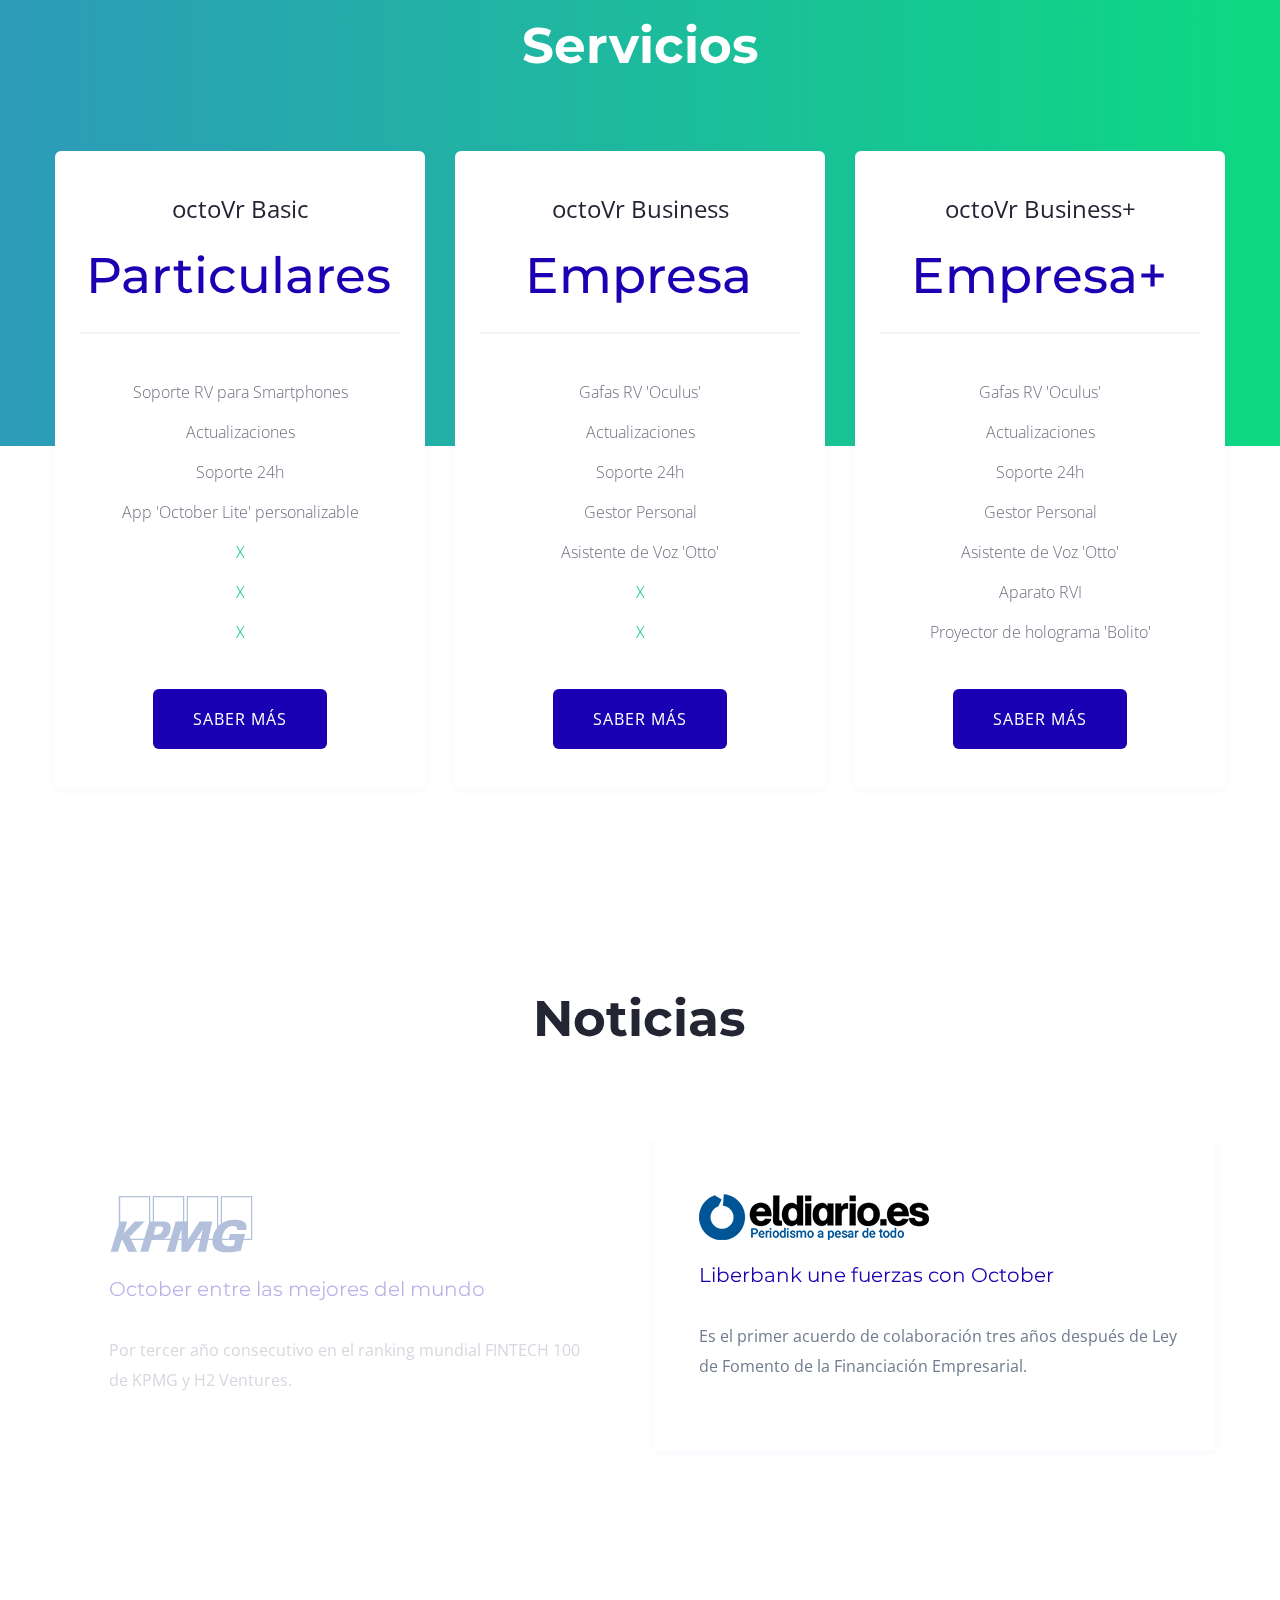
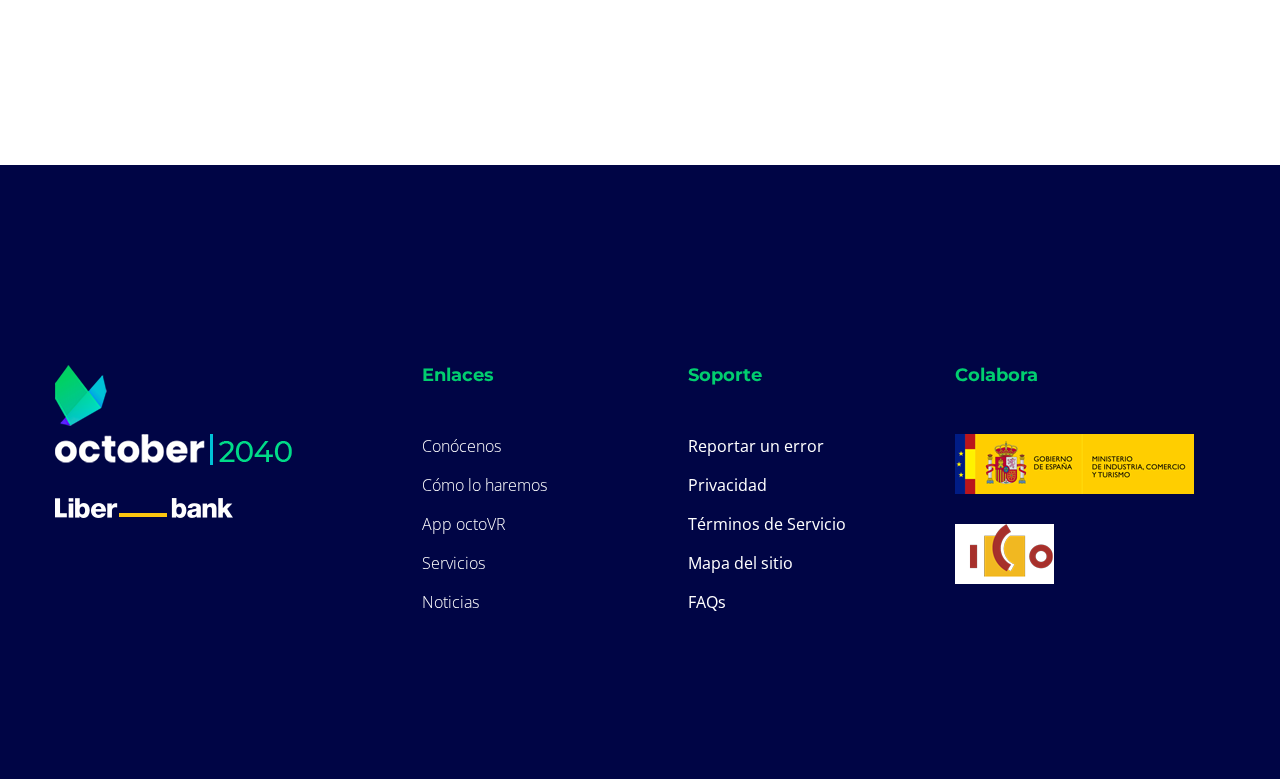
==== commit 234d3333: "cvx" ====
--- a/index.html
+++ b/index.html
@@ -400,7 +400,7 @@
                     </div>
                     <div class="col-xl-6 col-lg-6">
                         
-                            <img src="assets/img/gallery/octovr_silla.png" alt="">
+                            <img src="assets/img/gallery/vr_2.png" alt="">
                         
                     </div>
                 </div>
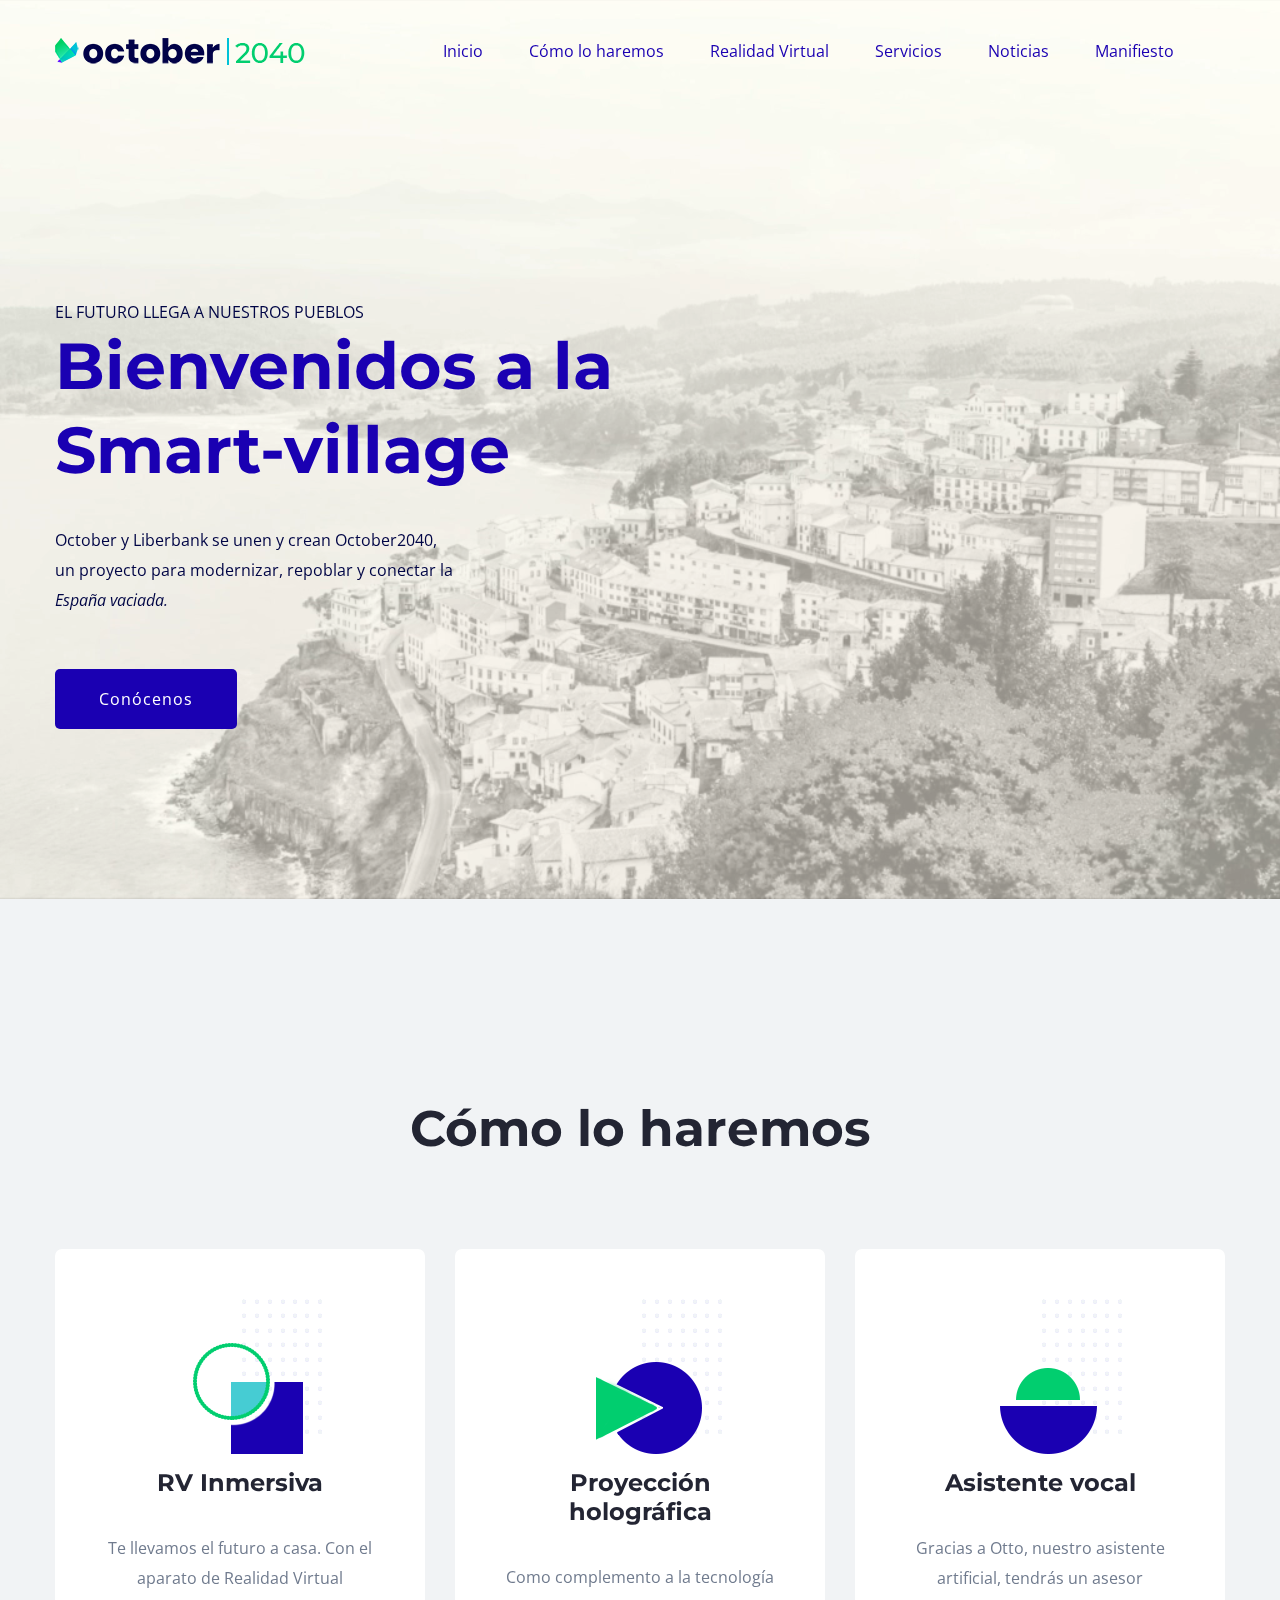
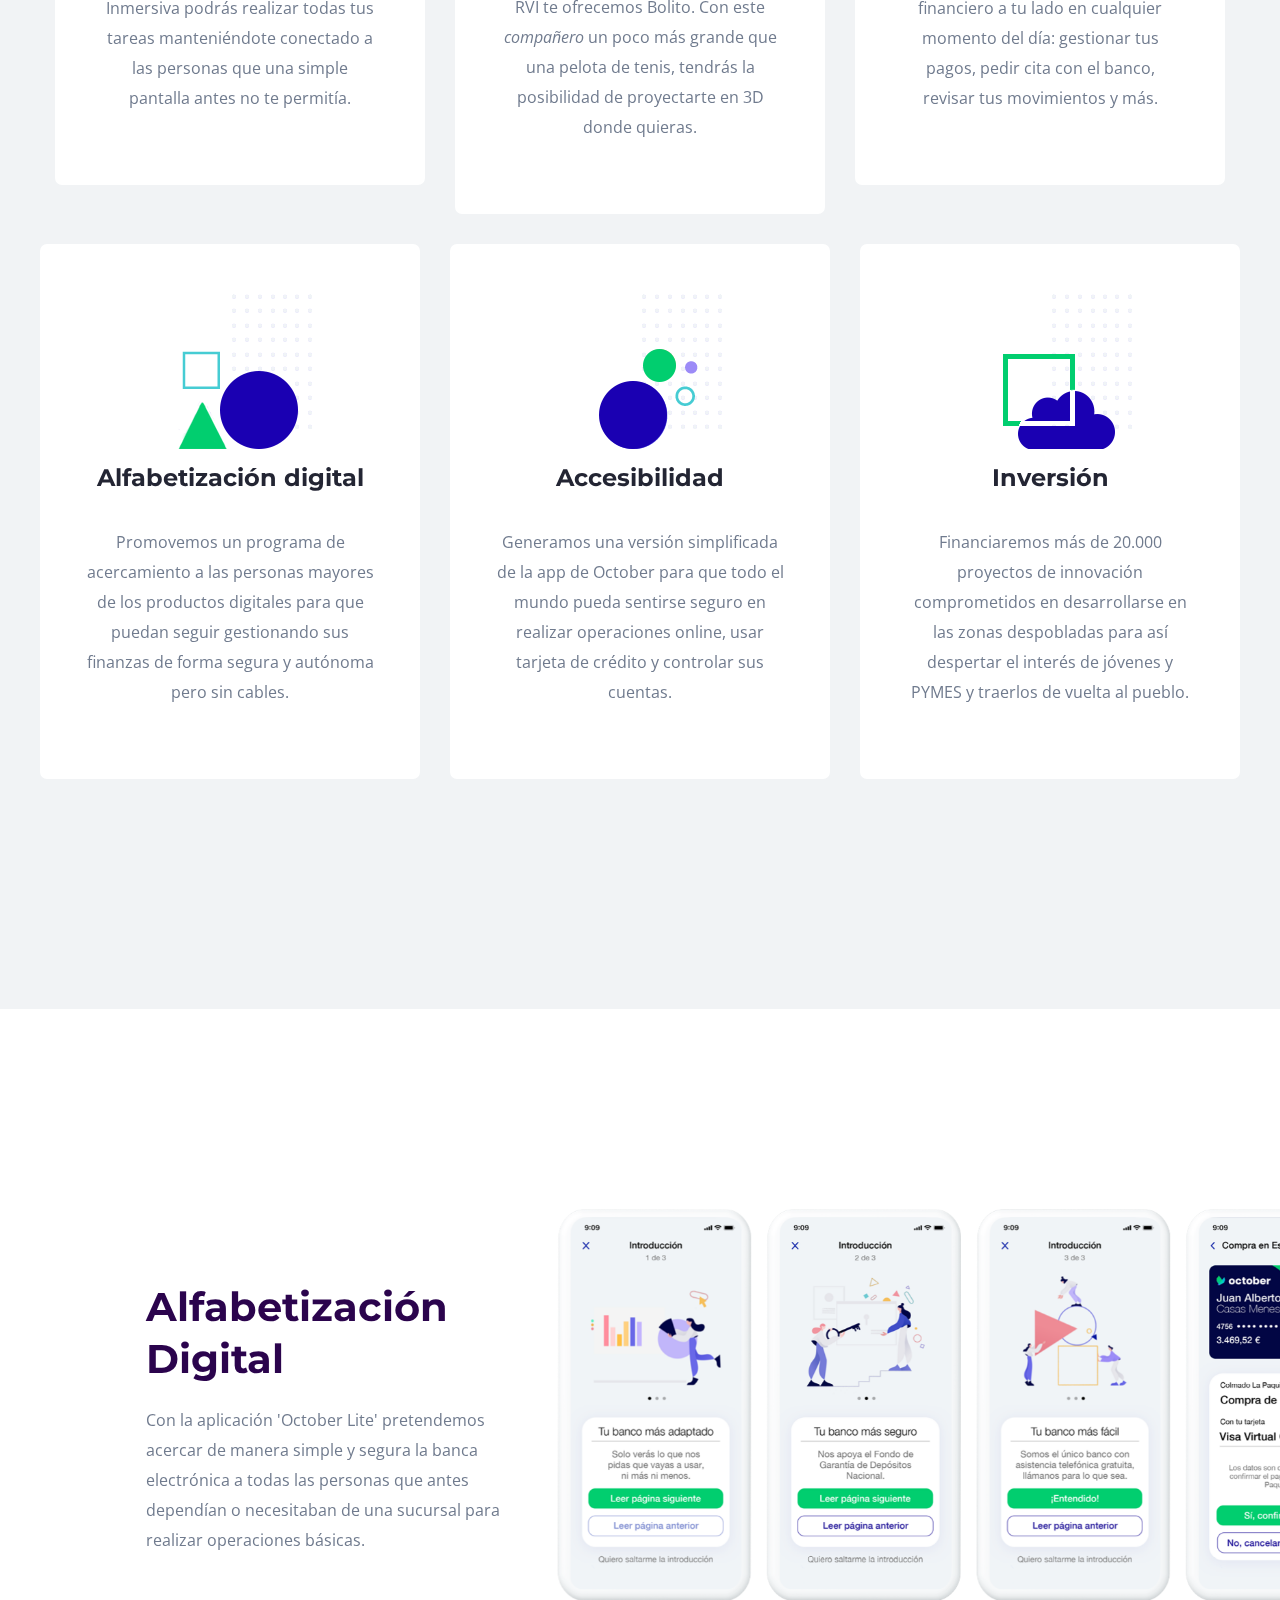
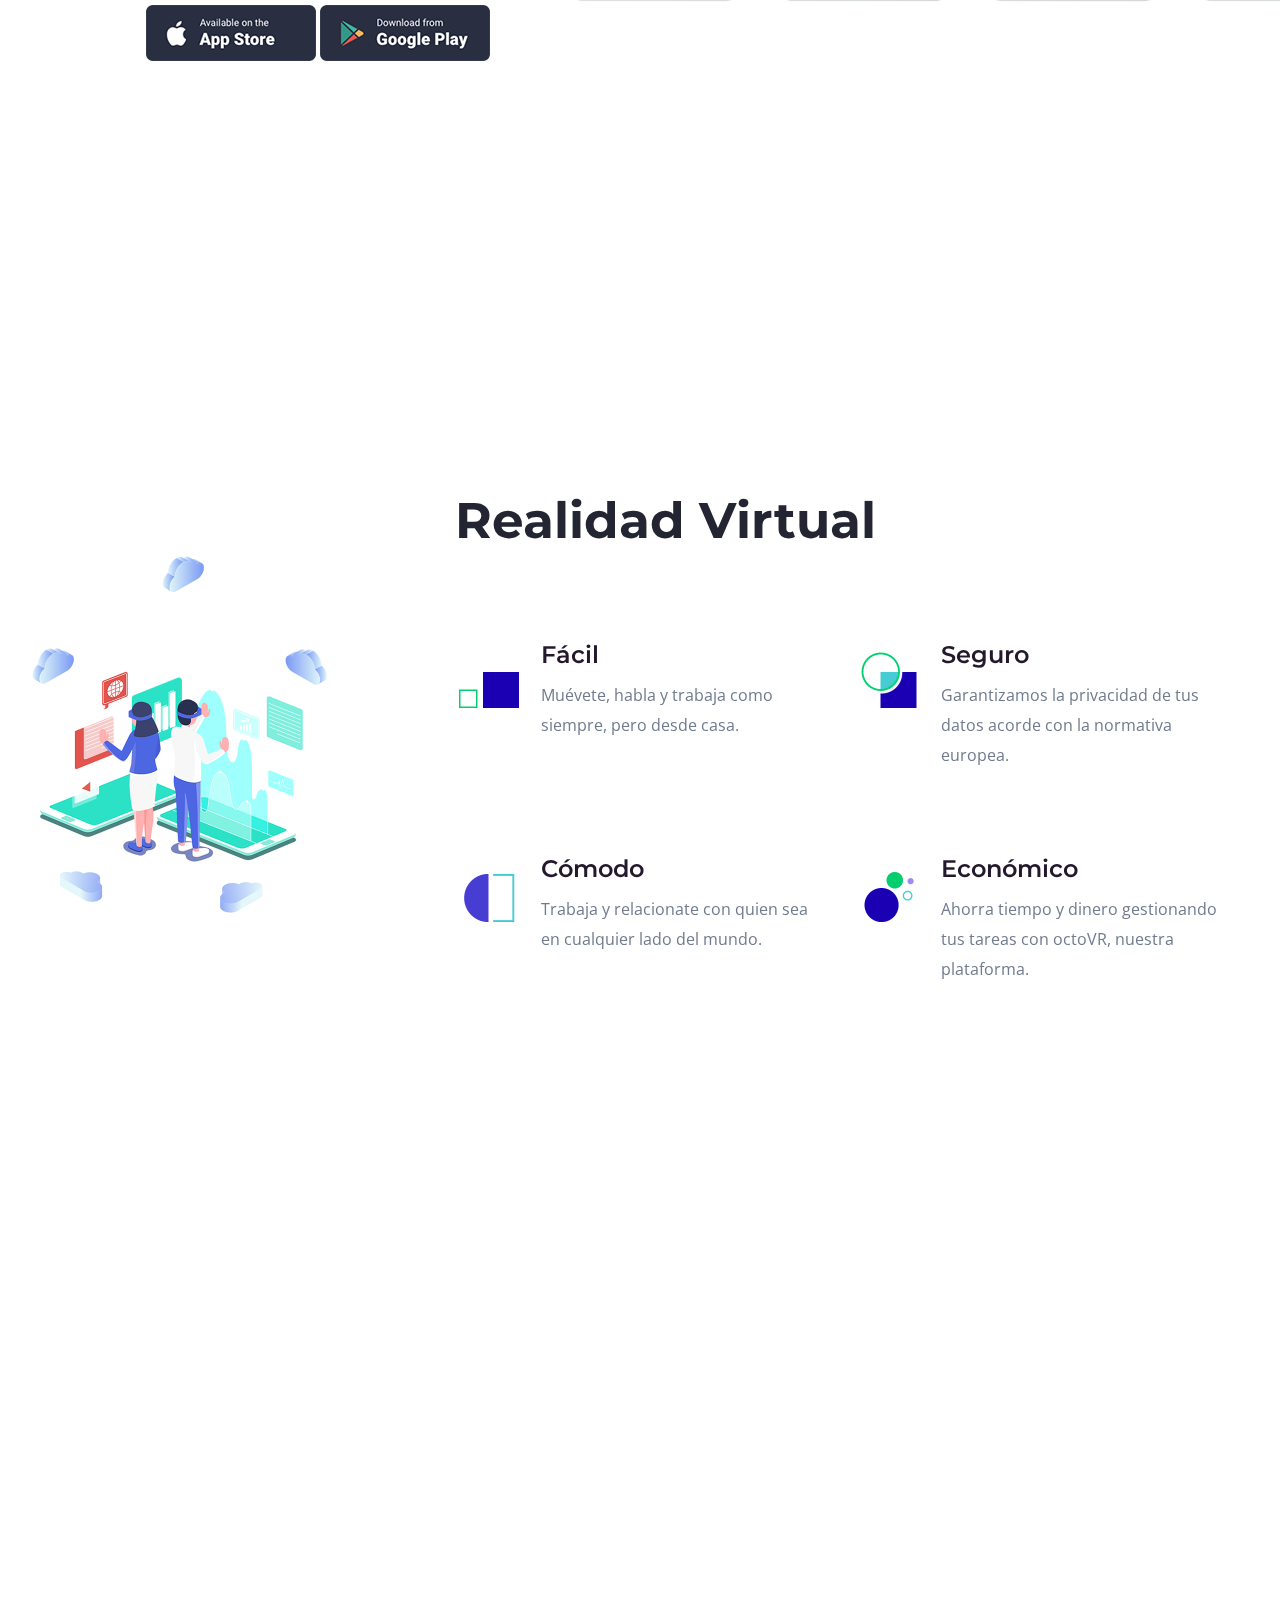
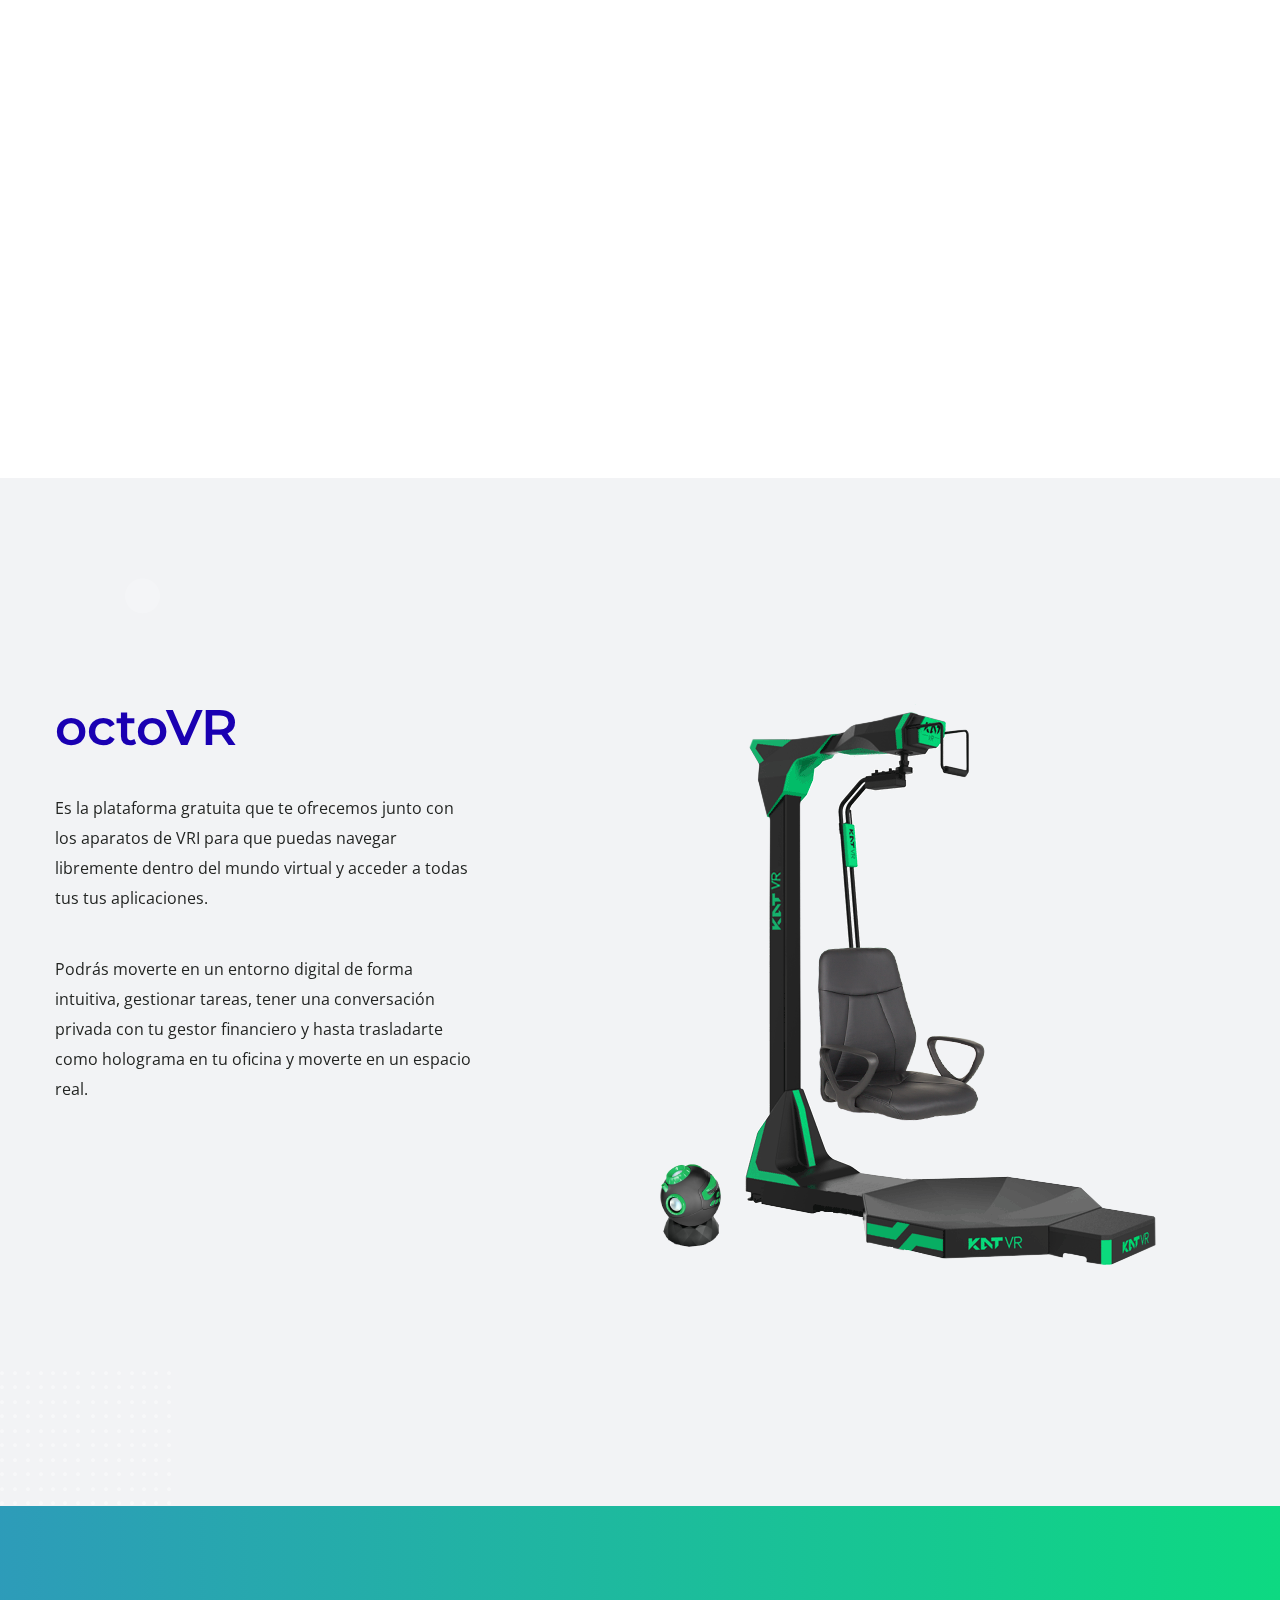
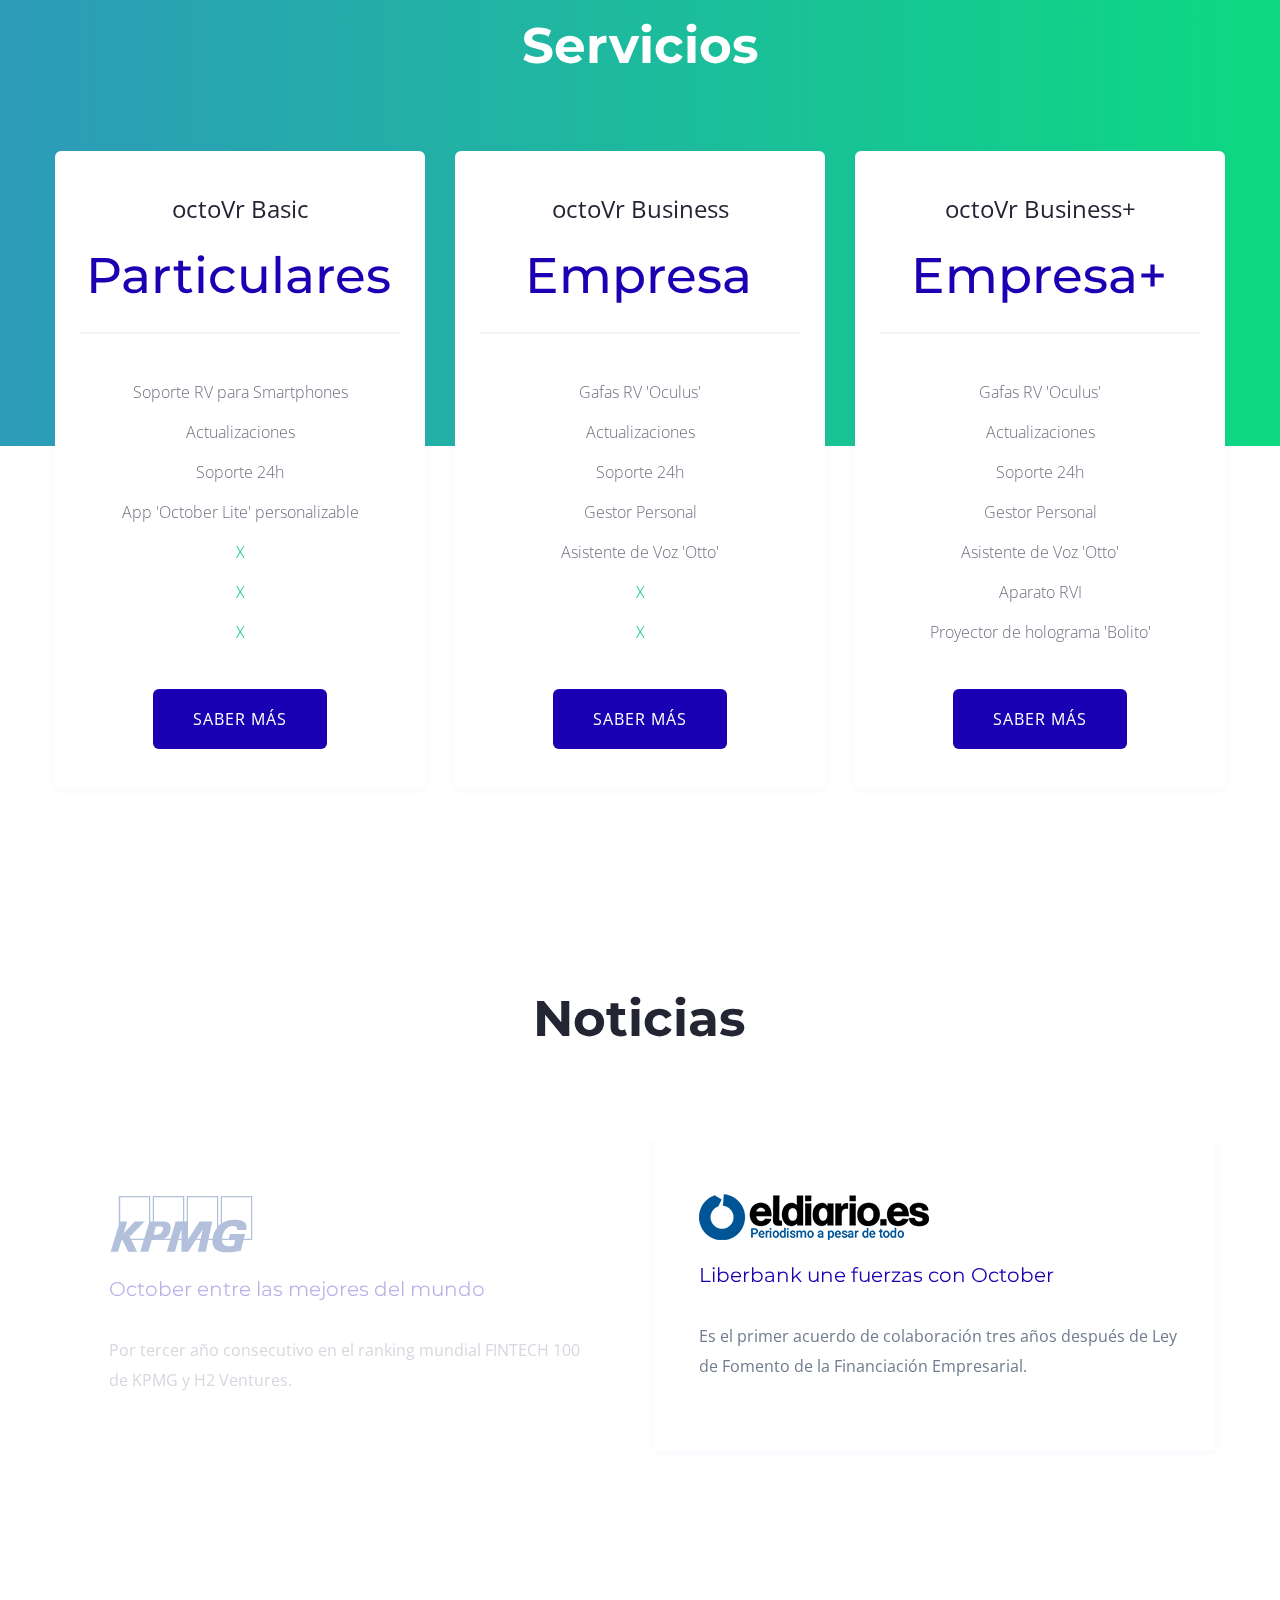
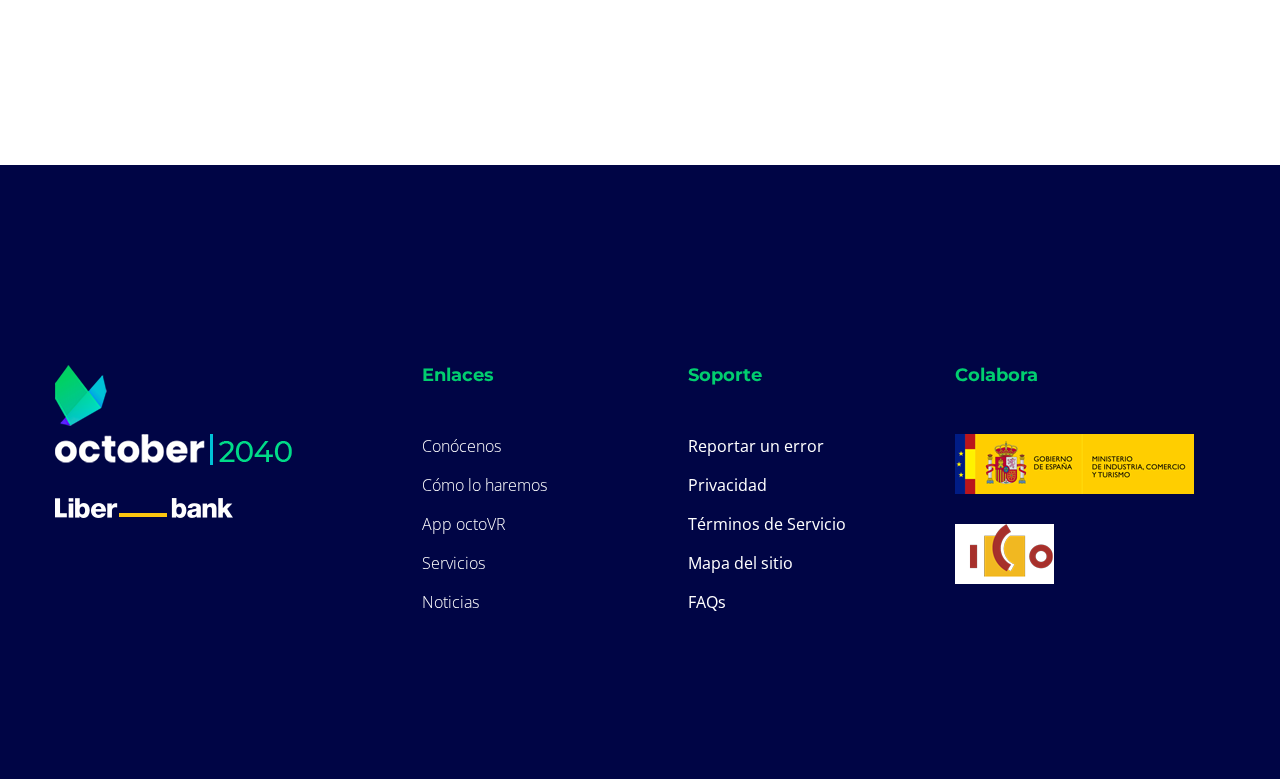
==== commit 54b14d23: "iconos update" ====
--- a/index.html
+++ b/index.html
@@ -179,7 +179,7 @@
                     <div class="col-xl-4 col-lg-4 col-md-6">
                         <div class="services-caption text-center mb-30">
                             <div class="service-icon">
-                                <span class="flaticon-businessman"><img src="assets/img/icons/icono9_120.png"></span>
+                                <span class="flaticon-businessman"><img src="assets/img/icons/asset9_120.png"></span>
                             </div> 
                             <div class="service-cap">
                                 <h4><a href="#">RV Inmersiva</a></h4>
@@ -190,7 +190,7 @@
                     <div class="col-xl-4 col-lg-4 col-md-6">
                         <div class="services-caption text-center mb-30">
                             <div class="service-icon">
-                                <span class="flaticon-plane"><img src="assets/img/icons/icono3_120.png"></span>
+                                <span class="flaticon-plane"><img src="assets/img/icons/asset3_120.png"></span>
                             </div> 
                             <div class="service-cap">
                                 <h4><a href="#">Proyección holográfica</a></h4>
@@ -201,7 +201,7 @@
                     <div class="col-xl-4 col-lg-4 col-md-6">
                         <div class="services-caption text-center mb-30">
                             <div class="service-icon">
-                                <span class="flaticon-plane"><img src="assets/img/icons/icono4_120.png"></span>
+                                <span class="flaticon-plane"><img src="assets/img/icons/asset4_120.png"></span>
                             </div> 
                             <div class="service-cap">
                                 <h4><a href="#">Asistente vocal</a></h4>
@@ -213,7 +213,7 @@
                     <div class="col-xl-4 col-lg-4 col-md-6">
                         <div class="services-caption text-center mb-30">
                             <div class="service-icon">
-                                <span class="flaticon-businessman"><img src="assets/img/icons/icono7_120.png"></span>
+                                <span class="flaticon-businessman"><img src="assets/img/icons/asset7_120.png"></span>
                             </div> 
                             <div class="service-cap">
                                 <h4><a href="#">Alfabetización digital</a></h4>
@@ -224,7 +224,7 @@
                     <div class="col-xl-4 col-lg-4 col-md-6">
                         <div class="services-caption text-center mb-30">
                             <div class="service-icon">
-                                <span class="flaticon-businessman"><img src="assets/img/icons/icono5_120.png"></span>
+                                <span class="flaticon-businessman"><img src="assets/img/icons/asset5_120.png"></span>
                             </div> 
                             <div class="service-cap">
                                 <h4><a href="#">Accesibilidad</a></h4>
@@ -235,7 +235,7 @@
                     <div class="col-xl-4 col-lg-4 col-md-6">
                         <div class="services-caption text-center mb-30">
                             <div class="service-icon">
-                                <span class="flaticon-plane"><img src="assets/img/icons/icono10_120.png"></span>
+                                <span class="flaticon-plane"><img src="assets/img/icons/asset2_120.png"></span>
                             </div> 
                             <div class="service-cap">
                                 <h4><a href="#">Inversión</a></h4>
@@ -307,7 +307,7 @@
                             <div class="col-xl-6 col-lg-6 col-md-6">
                                 <div class="single-features mb-70">
                                     <div class="features-icon5">
-                                        <span class="flaticon-support"><img src="assets/img/icons/icono8.png">
+                                        <span class="flaticon-support"><img src="assets/img/icons/asset8_120.png" style="width:60px;height:60px;">
                                     </div>
                                     <div class="features-caption">
                                         <h3>Fácil</h3>
@@ -318,7 +318,7 @@
                              <div class="col-xl-6 col-lg-6 col-md-6">
                                 <div class="single-features mb-70">
                                     <div class="features-icon5">
-                                        <span class="flaticon-support"><img src="assets/img/icons/icono9.png"></span>
+                                        <span class="flaticon-support"><img src="assets/img/icons/asset9_120.png"  style="width:60px;height:60px;"></span>
                                     </div>
                                     <div class="features-caption">
                                         <h3>Seguro</h3>
@@ -329,7 +329,7 @@
                             <div class="col-xl-6 col-lg-6 col-md-6">
                              <div class="single-features mb-70">
                                     <div class="features-icon5">
-                                        <span class="flaticon-support"><img src="assets/img/icons/icono6.png">
+                                        <span class="flaticon-support"><img src="assets/img/icons/asset6_120.png"  style="width:60px;height:60px;">
                                     </div>
                                     <div class="features-caption">
                                         <h3>Cómodo</h3>
@@ -340,7 +340,7 @@
                              <div class="col-xl-6 col-lg-6 col-md-6">
                               <div class="single-features mb-70">
                                     <div class="features-icon5">
-                                        <span class="flaticon-support"><img src="assets/img/icons/icono5.png">
+                                        <span class="flaticon-support"><img src="assets/img/icons/asset5_120.png" style="width:60px;height:60px;">
                                     </div>
                                     <div class="features-caption">
                                         <h3>Económico</h3>
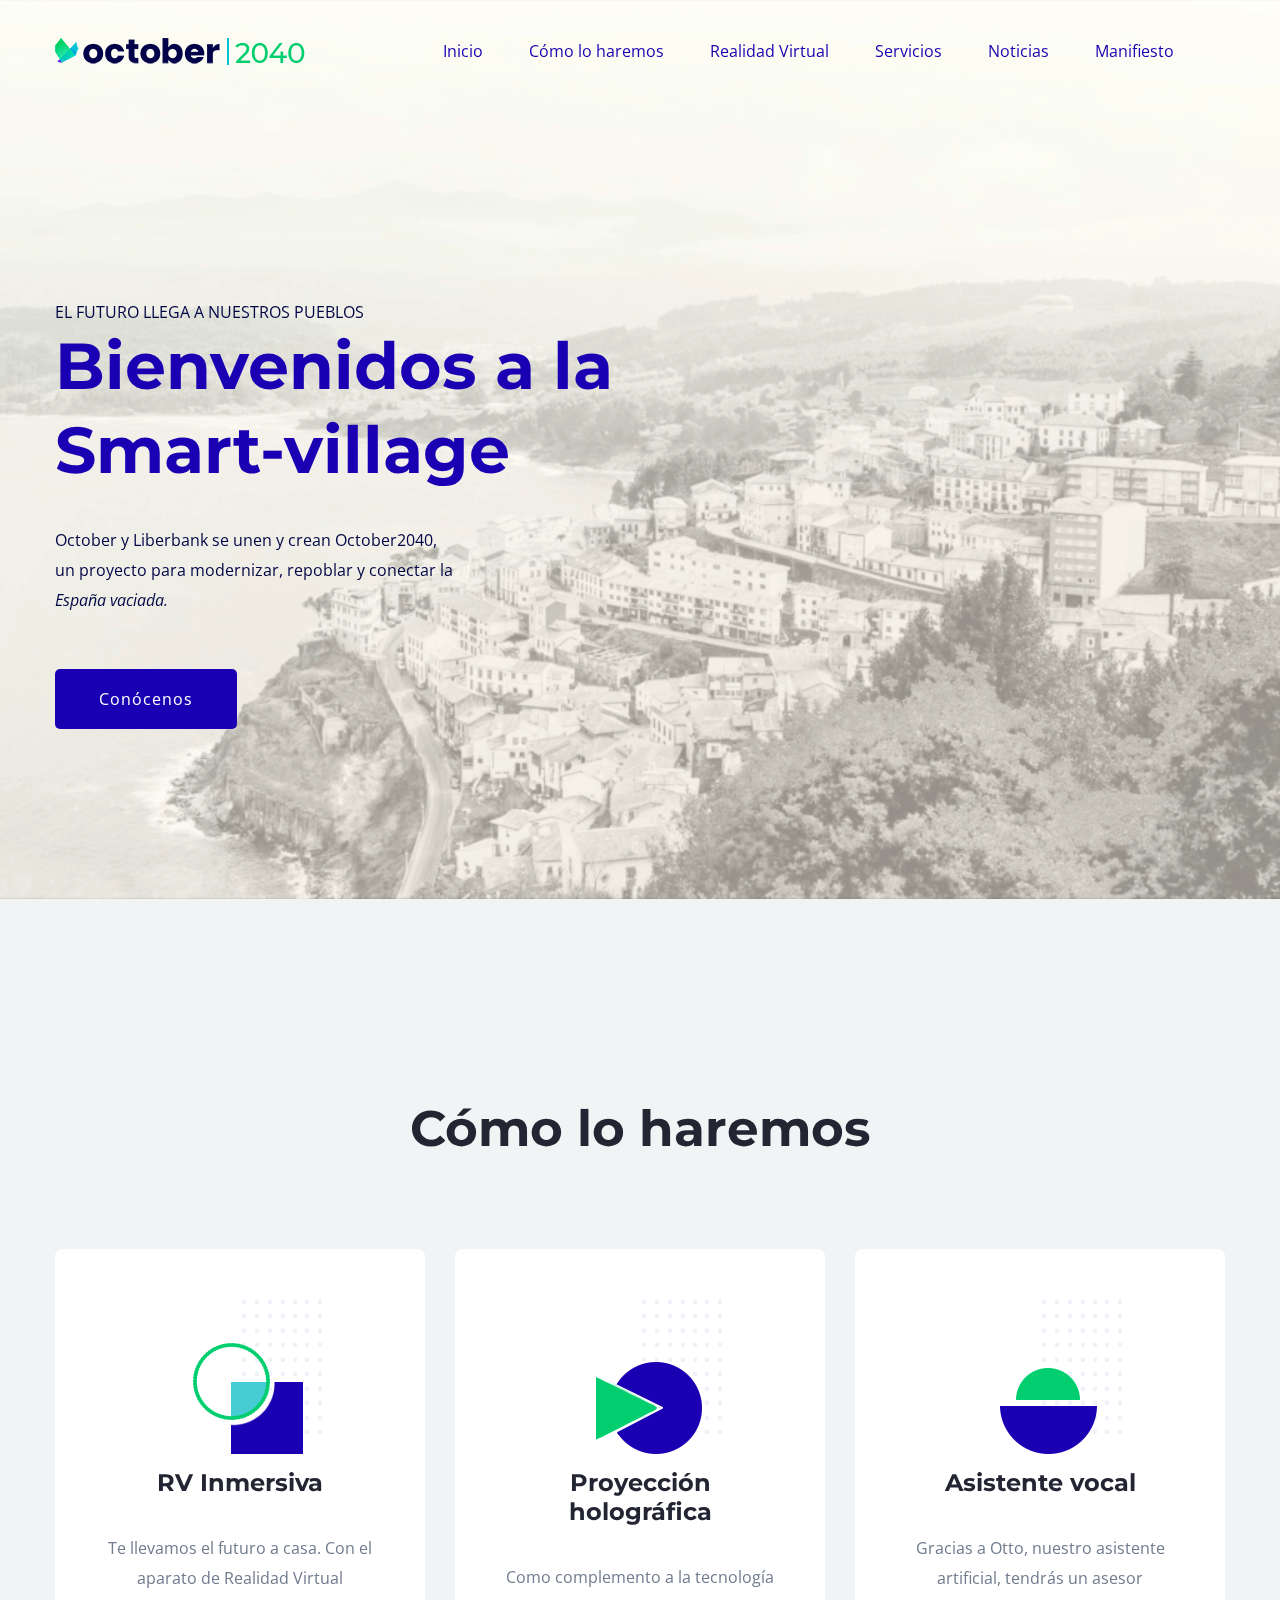
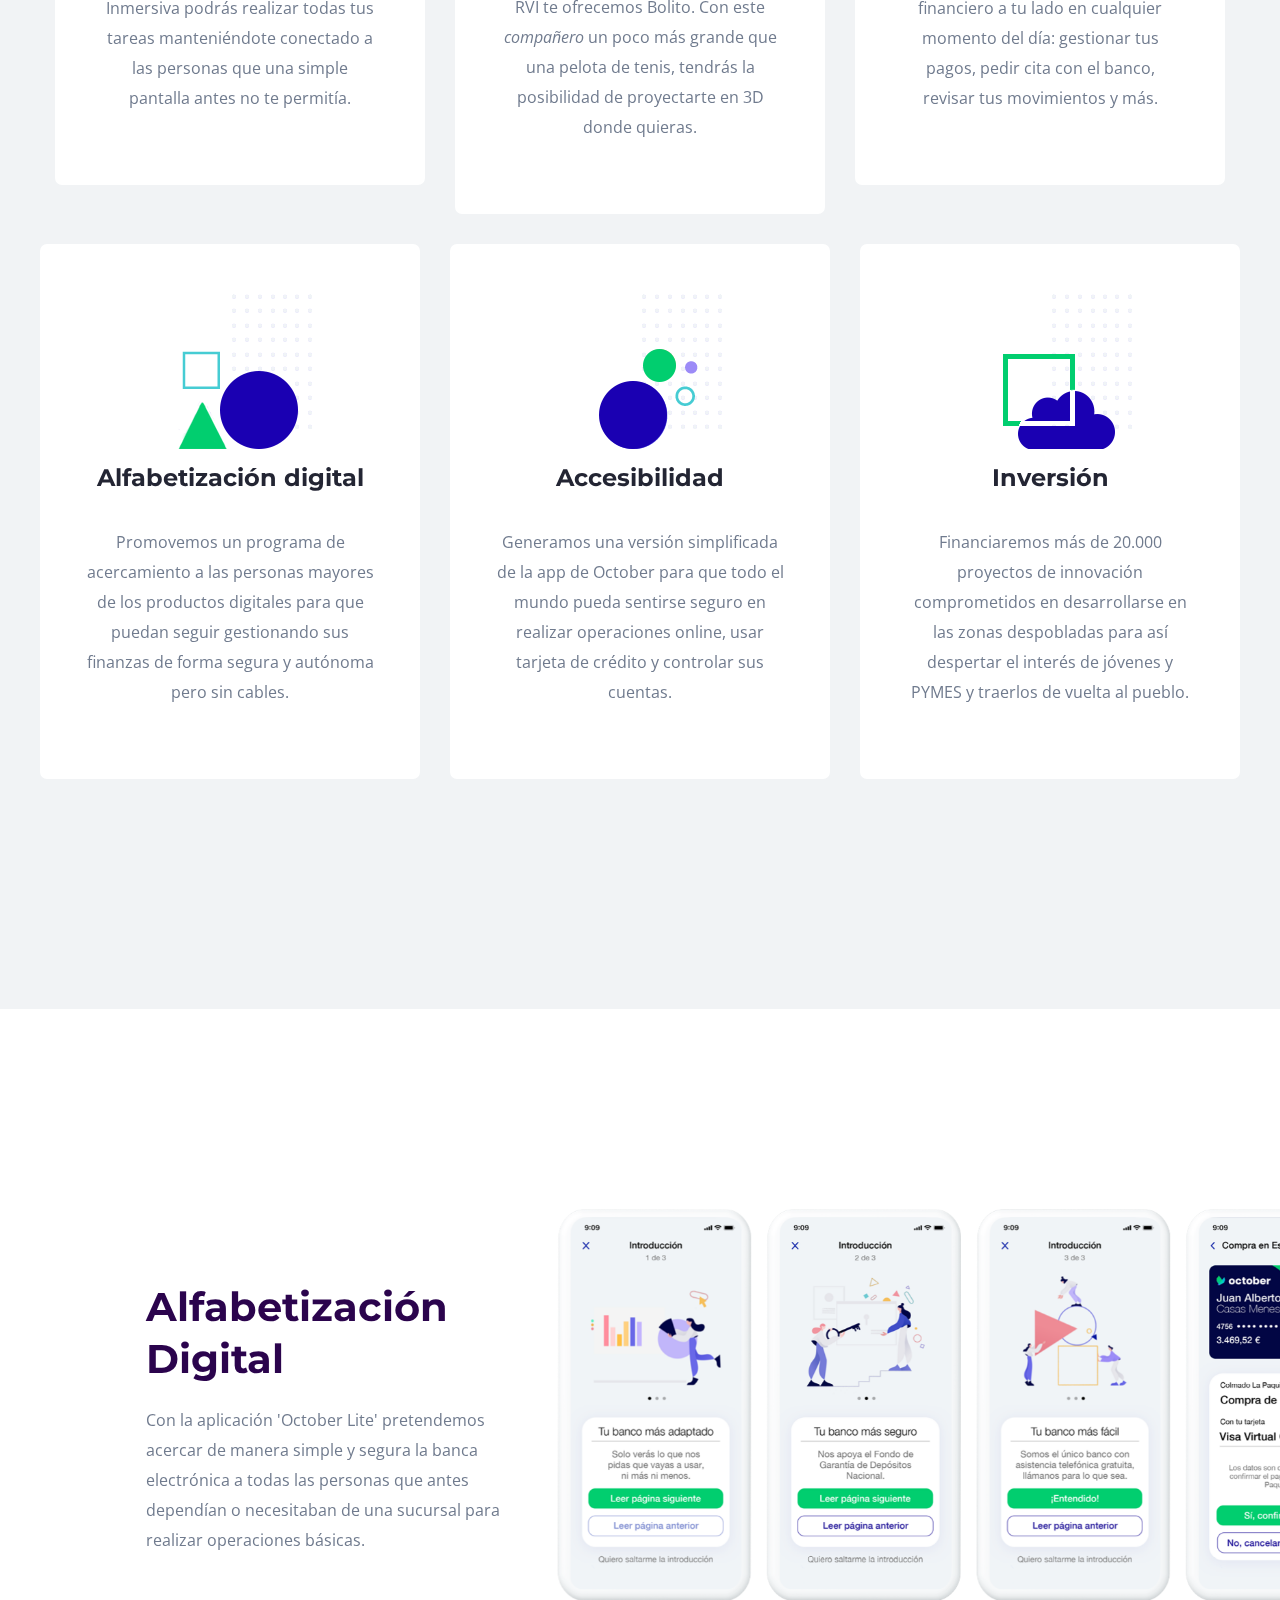
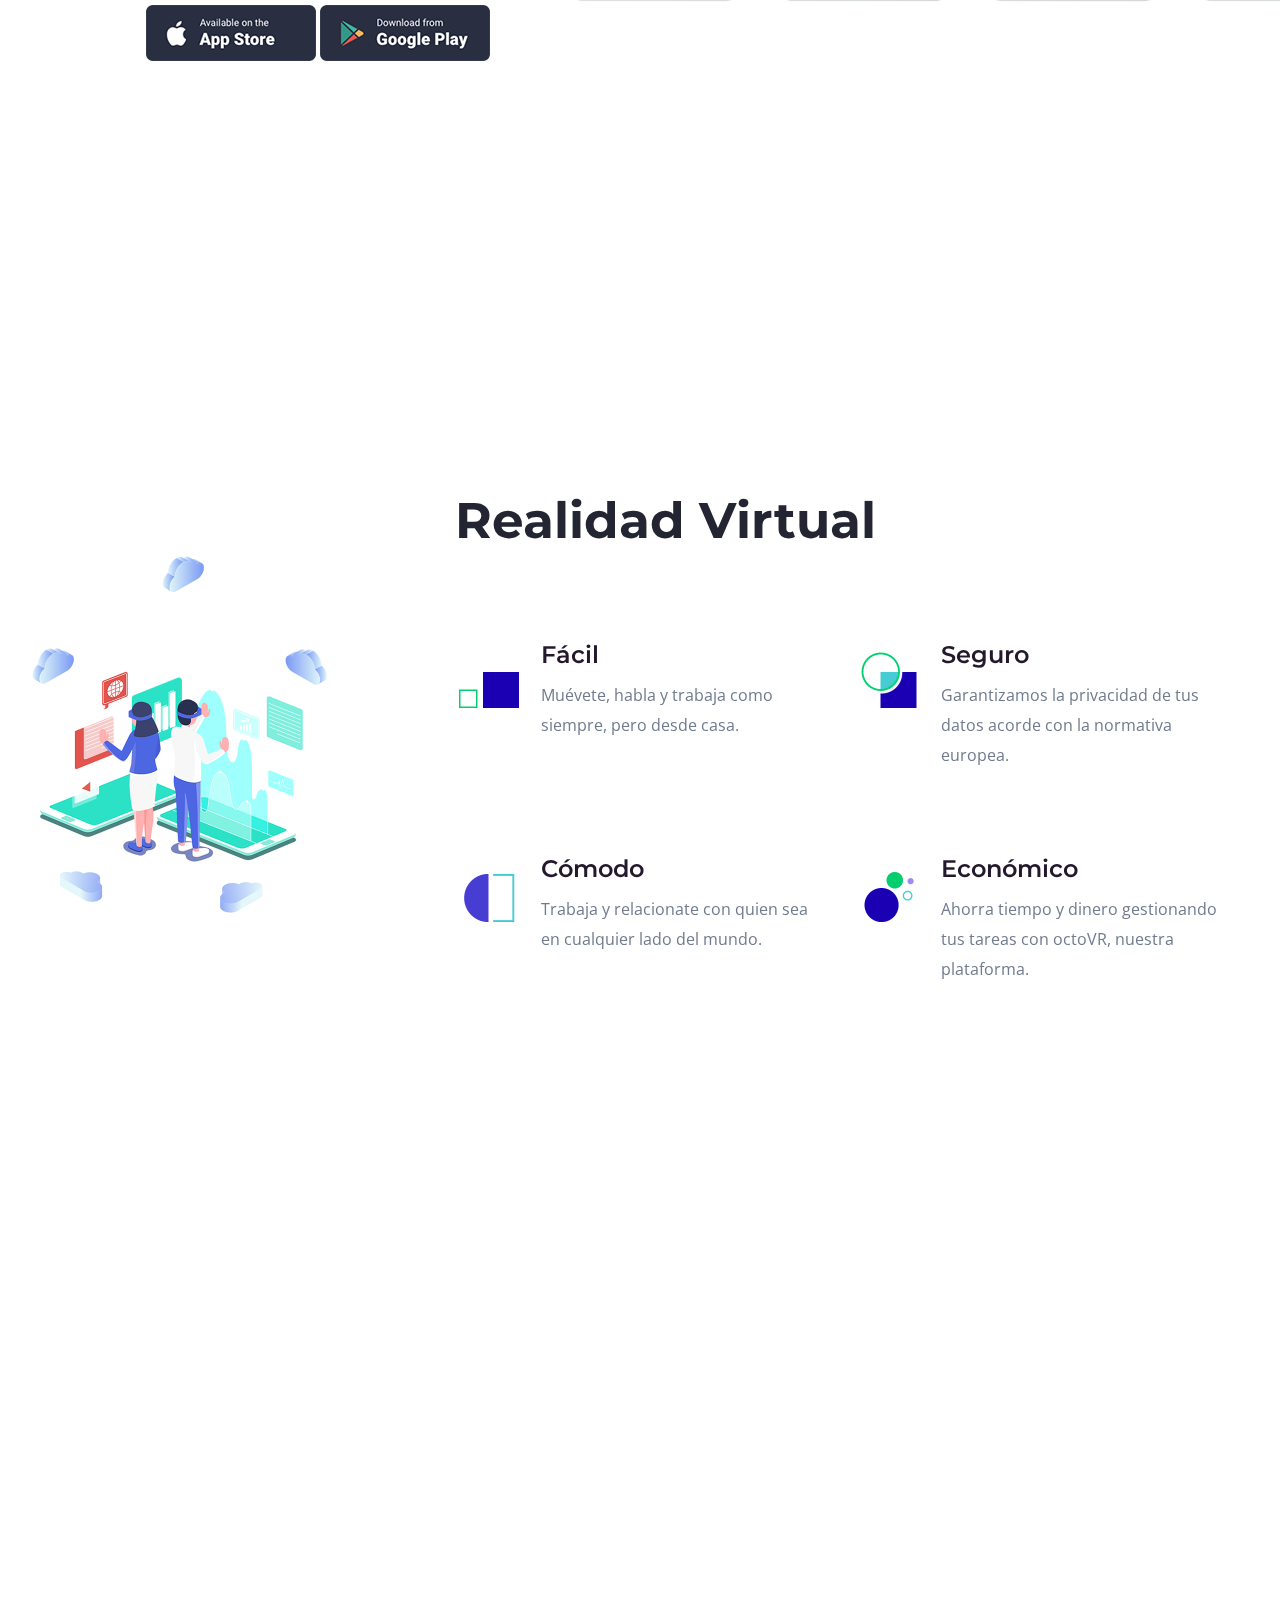
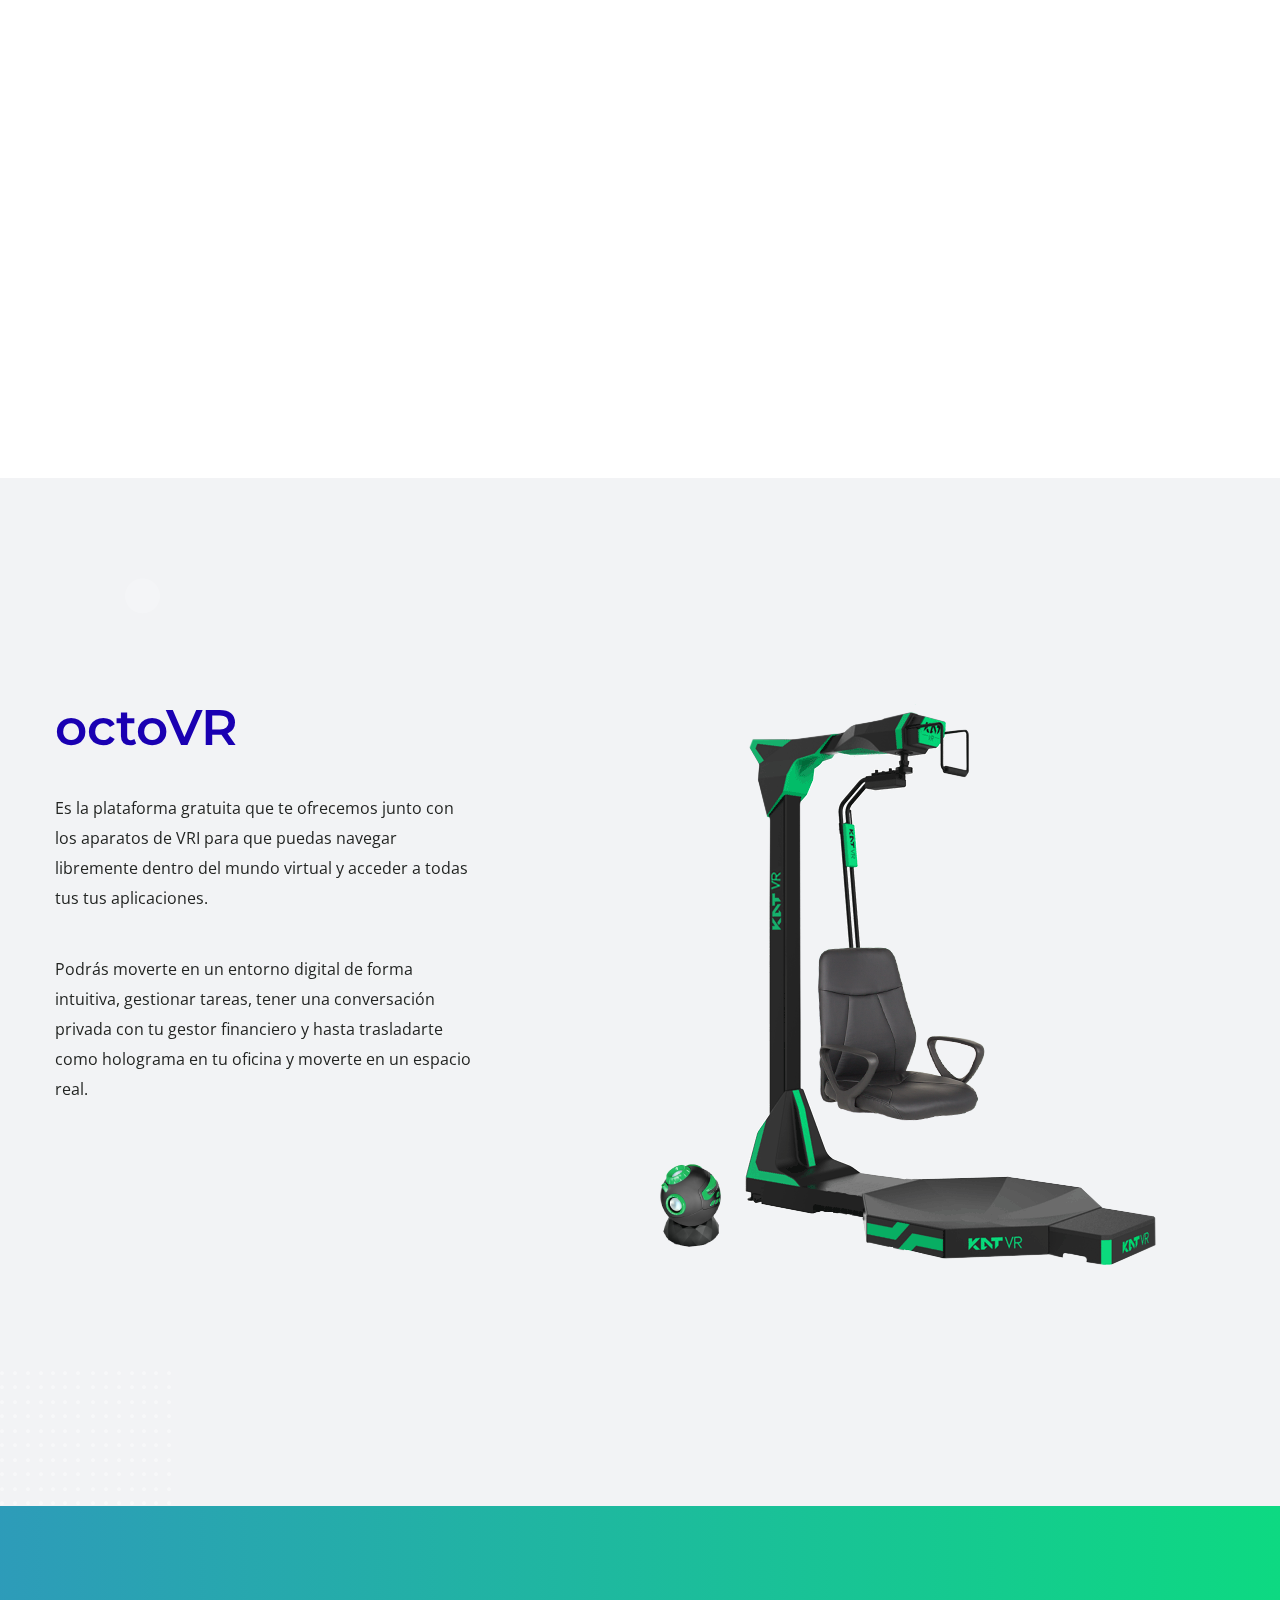
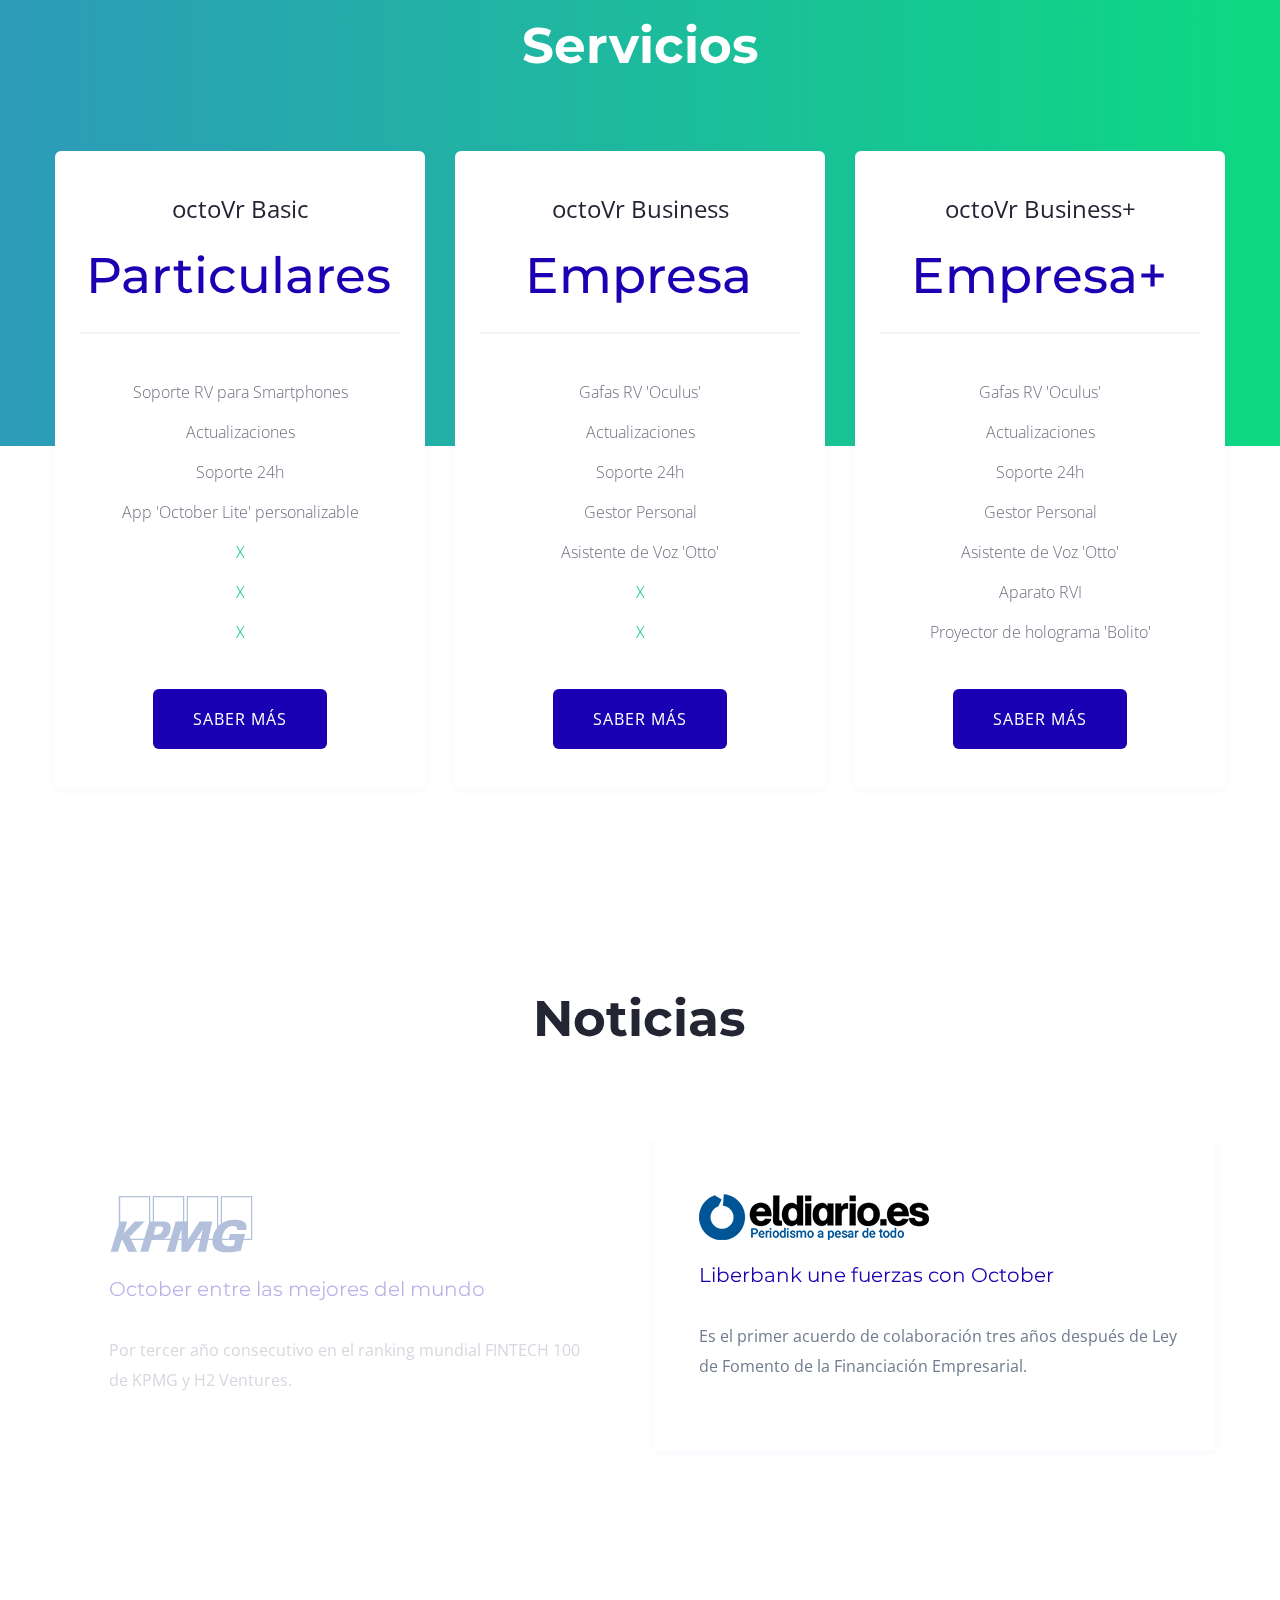
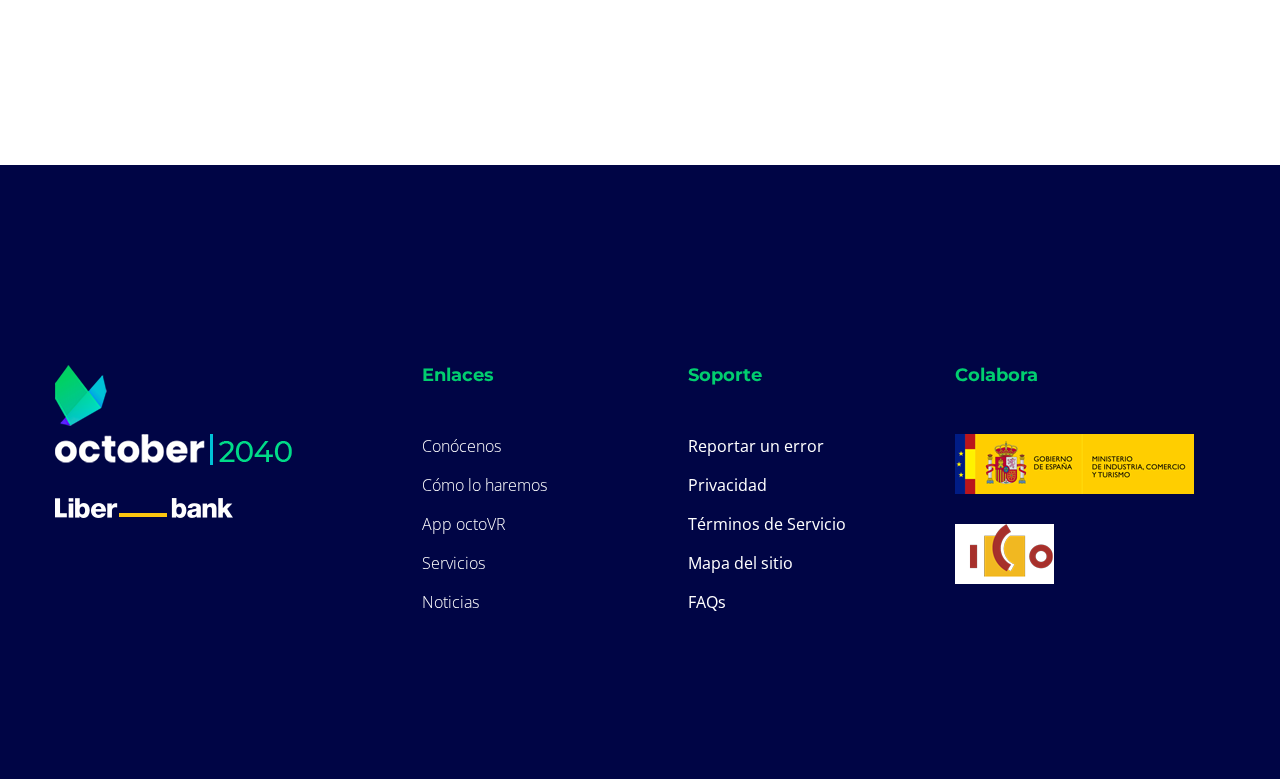
==== commit e77009ff: "manifiesto restyling" ====
--- a/index.html
+++ b/index.html
@@ -120,8 +120,7 @@
     </header>
 
     <main>
-
-        <!-- Slider Area Start-->
+ <!-- Slider Area Start-->
     
         <div class="slider-area ">
             <div class="slider-active">
@@ -163,6 +162,7 @@
             </div>
         </div>
         <!-- Slider Area End -->
+       
          <!-- Services Area Start -->
         <section class="service-area sky-blue section-padding2" >
             <div class="container"  id="comoloharemos" >
--- a/assets/css/style.css
+++ b/assets/css/style.css
@@ -50,8 +50,15 @@
   width: 75%;
 }
 
+.center-octoliberbank {
+  display: block;
+  margin-left: auto;
+  margin-right: auto;
+  width: 60%;
+}
+
 .hero-background {
-    background-image: url(../img/hero/animation_test_hdv2.gif);
+    background-image: url(../img/hero/village2.jpeg);
     background-repeat: no-repeat;
     background-attachment: fixed;
     background-size: cover;
@@ -4181,6 +4188,7 @@
     padding-right: 300px;
     padding-left: 300px;
     padding-bottom: 100px;
+    color: #707b8e;
 }
 
 .text-heading {
